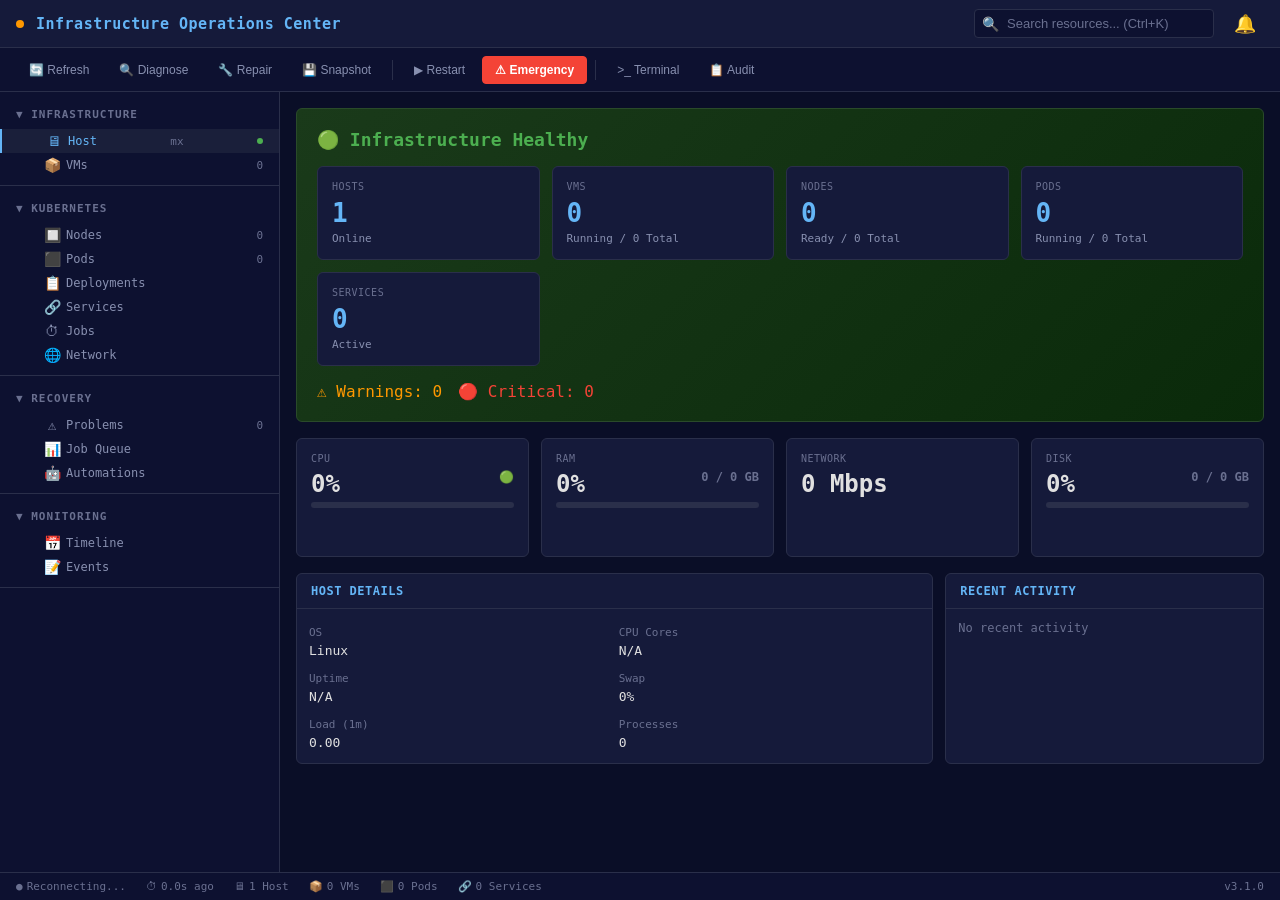
==== web/static/index.html @ a27c2b49 "adding white theme to style final update 2 increased cache ttl final" ====
<!DOCTYPE html>
<html lang="en">
<head>
    <meta charset="UTF-8">
    <meta name="viewport" content="width=device-width, initial-scale=1.0">
    <title>Infrastructure Operations Center</title>
    <style>
        :root {
            --bg-primary: #0a0e27;
            --bg-secondary: #0d1130;
            --bg-tertiary: #151a3a;
            --bg-hover: #1a1f3a;
            --border: #2a2f4a;
            --text-primary: #e0e0e0;
            --text-secondary: #8890b0;
            --text-muted: #6a7090;
            --accent: #64b5f6;
            --accent-hover: #90caf9;
            --success: #4caf50;
            --warning: #ff9800;
            --error: #f44336;
            --info: #2196f3;
            --sidebar-width: 280px;
            --drawer-width: 480px;
            --header-height: 48px;
            --statusbar-height: 28px;
            --actionbar-height: 44px;
        }
        
        * { margin: 0; padding: 0; box-sizing: border-box; }
        
        body {
            font-family: -apple-system, BlinkMacSystemFont, 'Segoe UI', Roboto, 'SF Mono', Consolas, monospace;
            background: var(--bg-primary);
            color: var(--text-primary);
            height: 100vh;
            overflow: hidden;
            display: flex;
            flex-direction: column;
        }
        
        /* ============ HEADER ============ */
        .header {
            background: var(--bg-tertiary);
            height: var(--header-height);
            padding: 0 16px;
            display: flex;
            align-items: center;
            justify-content: space-between;
            border-bottom: 1px solid var(--border);
            flex-shrink: 0;
            z-index: 100;
        }
        .header-left {
            display: flex;
            align-items: center;
            gap: 12px;
        }
        .header-left h1 {
            font-size: 15px;
            font-weight: 600;
            color: var(--accent);
            letter-spacing: 0.5px;
        }
        .status-dot {
            width: 8px;
            height: 8px;
            background: var(--success);
            border-radius: 50%;
            display: inline-block;
            animation: pulse 2s infinite;
        }
        @keyframes pulse {
            0%, 100% { opacity: 1; }
            50% { opacity: 0.5; }
        }
        .status-dot.warning { background: var(--warning); }
        .status-dot.error { background: var(--error); }
        
        .header-right {
            display: flex;
            align-items: center;
            gap: 12px;
        }
        
        /* Search */
        .search-container {
            position: relative;
        }
        .search-input {
            background: var(--bg-secondary);
            border: 1px solid var(--border);
            color: var(--text-primary);
            padding: 6px 12px 6px 32px;
            border-radius: 4px;
            font-size: 13px;
            width: 240px;
            transition: all 0.2s;
        }
        .search-input:focus {
            outline: none;
            border-color: var(--accent);
            width: 320px;
            background: var(--bg-primary);
        }
        .search-input::placeholder { color: var(--text-muted); }
        .search-icon {
            position: absolute;
            left: 8px;
            top: 50%;
            transform: translateY(-50%);
            color: var(--text-muted);
            font-size: 14px;
            pointer-events: none;
        }
        .search-results {
            position: absolute;
            top: 100%;
            left: 0;
            right: 0;
            background: var(--bg-tertiary);
            border: 1px solid var(--border);
            border-radius: 4px;
            margin-top: 4px;
            max-height: 300px;
            overflow-y: auto;
            display: none;
            z-index: 1000;
        }
        .search-results.show { display: block; }
        .search-result-item {
            padding: 8px 12px;
            cursor: pointer;
            font-size: 13px;
            border-bottom: 1px solid var(--border);
            display: flex;
            justify-content: space-between;
            align-items: center;
        }
        .search-result-item:hover { background: var(--bg-hover); }
        .search-result-item .type-badge {
            font-size: 10px;
            padding: 2px 6px;
            border-radius: 3px;
            background: var(--bg-secondary);
            color: var(--text-secondary);
            text-transform: uppercase;
        }
        
        /* Alert bell */
        .alert-bell {
            position: relative;
            background: none;
            border: none;
            color: var(--text-secondary);
            font-size: 18px;
            cursor: pointer;
            padding: 4px 8px;
            border-radius: 4px;
        }
        .alert-bell:hover { background: var(--bg-hover); color: var(--text-primary); }
        .alert-count {
            position: absolute;
            top: 0;
            right: 2px;
            background: var(--error);
            color: white;
            font-size: 10px;
            width: 16px;
            height: 16px;
            border-radius: 50%;
            display: flex;
            align-items: center;
            justify-content: center;
            font-weight: bold;
        }
        
        /* ============ ACTION BAR ============ */
        .action-bar {
            background: var(--bg-secondary);
            height: var(--actionbar-height);
            padding: 0 16px;
            display: flex;
            align-items: center;
            gap: 4px;
            border-bottom: 1px solid var(--border);
            flex-shrink: 0;
            overflow-x: auto;
        }
        .action-bar-btn {
            padding: 6px 12px;
            border: 1px solid transparent;
            background: transparent;
            color: var(--text-secondary);
            border-radius: 4px;
            cursor: pointer;
            font-size: 12px;
            transition: all 0.15s;
            white-space: nowrap;
        }
        .action-bar-btn:hover {
            background: var(--bg-hover);
            color: var(--text-primary);
            border-color: var(--border);
        }
        .action-bar-btn.emergency {
            background: var(--error);
            color: white;
            border-color: var(--error);
            font-weight: bold;
        }
        .action-bar-btn.emergency:hover {
            background: #d32f2f;
        }
        .action-bar-separator {
            width: 1px;
            height: 20px;
            background: var(--border);
            margin: 0 4px;
            flex-shrink: 0;
        }
        
        /* ============ MAIN LAYOUT ============ */
        .main-layout {
            display: flex;
            flex: 1;
            overflow: hidden;
        }
        
        /* ============ SIDEBAR ============ */
        .sidebar {
            width: var(--sidebar-width);
            background: var(--bg-secondary);
            border-right: 1px solid var(--border);
            overflow-y: auto;
            flex-shrink: 0;
            display: flex;
            flex-direction: column;
        }
        .sidebar-section {
            padding: 8px 0;
            border-bottom: 1px solid var(--border);
        }
        .sidebar-section-header {
            padding: 8px 16px;
            font-size: 11px;
            text-transform: uppercase;
            color: var(--text-muted);
            font-weight: 600;
            letter-spacing: 1px;
            display: flex;
            align-items: center;
            gap: 6px;
            cursor: pointer;
        }
        .sidebar-section-header:hover { color: var(--text-secondary); }
        .sidebar-tree {
            list-style: none;
        }
        .tree-item {
            padding: 4px 16px 4px 24px;
            font-size: 13px;
            cursor: pointer;
            color: var(--text-secondary);
            display: flex;
            align-items: center;
            gap: 6px;
            transition: background 0.1s;
        }
        .tree-item:hover { background: var(--bg-hover); color: var(--text-primary); }
        .tree-item.active { background: var(--bg-hover); color: var(--accent); border-left: 2px solid var(--accent); }
        .tree-item .tree-icon { font-size: 14px; width: 16px; text-align: center; }
        .tree-item .tree-count { margin-left: auto; font-size: 11px; color: var(--text-muted); }
        .tree-item .tree-status {
            width: 6px;
            height: 6px;
            border-radius: 50%;
            margin-left: auto;
        }
        .tree-status.ok { background: var(--success); }
        .tree-status.warn { background: var(--warning); }
        .tree-status.err { background: var(--error); }
        
        .tree-children { list-style: none; }
        .tree-children .tree-item { padding-left: 44px; font-size: 12px; }
        
        /* ============ CONTENT AREA ============ */
        .content-area {
            flex: 1;
            overflow-y: auto;
            padding: 16px;
            background: var(--bg-primary);
        }
        
        /* Cards */
        .cards-grid {
            display: grid;
            grid-template-columns: repeat(auto-fill, minmax(200px, 1fr));
            gap: 12px;
            margin-bottom: 16px;
        }
        .card {
            background: var(--bg-tertiary);
            border: 1px solid var(--border);
            border-radius: 6px;
            padding: 14px;
        }
        .card-label {
            font-size: 10px;
            text-transform: uppercase;
            color: var(--text-muted);
            margin-bottom: 6px;
            letter-spacing: 0.5px;
        }
        .card-value {
            font-size: 26px;
            font-weight: 700;
            color: var(--accent);
        }
        .card-detail {
            font-size: 11px;
            color: var(--text-secondary);
            margin-top: 4px;
        }
        
        /* Panels */
        .panel {
            background: var(--bg-tertiary);
            border: 1px solid var(--border);
            border-radius: 6px;
            margin-bottom: 12px;
            overflow: hidden;
        }
        .panel-header {
            padding: 10px 14px;
            font-size: 12px;
            font-weight: 600;
            color: var(--accent);
            text-transform: uppercase;
            letter-spacing: 0.5px;
            border-bottom: 1px solid var(--border);
            display: flex;
            align-items: center;
            justify-content: space-between;
        }
        .panel-body {
            padding: 12px;
        }
        
        /* Tables */
        .data-table {
            width: 100%;
            border-collapse: collapse;
            font-size: 12px;
        }
        .data-table th {
            text-align: left;
            padding: 8px 12px;
            color: var(--text-muted);
            font-weight: 500;
            text-transform: uppercase;
            font-size: 10px;
            letter-spacing: 0.5px;
            border-bottom: 1px solid var(--border);
        }
        .data-table td {
            padding: 8px 12px;
            border-bottom: 1px solid var(--border);
            color: var(--text-secondary);
        }
        .data-table tr:hover td { background: var(--bg-hover); cursor: pointer; }
        .data-table tr.selected td { background: rgba(100, 181, 246, 0.1); }
        
        /* Status badges */
        .badge {
            padding: 2px 8px;
            border-radius: 10px;
            font-size: 10px;
            font-weight: 500;
            text-transform: uppercase;
        }
        .badge-success { background: rgba(76, 175, 80, 0.2); color: var(--success); }
        .badge-warning { background: rgba(255, 152, 0, 0.2); color: var(--warning); }
        .badge-error { background: rgba(244, 67, 54, 0.2); color: var(--error); }
        .badge-info { background: rgba(33, 150, 243, 0.2); color: var(--info); }
        
        /* Sparklines */
        .sparkline {
            display: flex;
            align-items: flex-end;
            gap: 1px;
            height: 30px;
            margin-top: 4px;
        }
        .sparkline-bar {
            flex: 1;
            background: var(--accent);
            border-radius: 1px 1px 0 0;
            min-height: 2px;
            opacity: 0.7;
            transition: height 0.3s;
        }
        
        /* Timeline */
        .timeline-item {
            display: flex;
            gap: 12px;
            padding: 8px 0;
            border-bottom: 1px solid var(--border);
            font-size: 12px;
        }
        .timeline-time {
            color: var(--text-muted);
            font-size: 11px;
            white-space: nowrap;
            min-width: 40px;
        }
        .timeline-icon {
            width: 20px;
            height: 20px;
            border-radius: 50%;
            display: flex;
            align-items: center;
            justify-content: center;
            font-size: 10px;
            flex-shrink: 0;
        }
        .timeline-icon.success { background: rgba(76,175,80,0.2); color: var(--success); }
        .timeline-icon.warning { background: rgba(255,152,0,0.2); color: var(--warning); }
        .timeline-icon.error { background: rgba(244,67,54,0.2); color: var(--error); }
        
        /* Tabs */
        .tabs {
            display: flex;
            gap: 0;
            border-bottom: 1px solid var(--border);
            margin-bottom: 12px;
        }
        .tab {
            padding: 8px 16px;
            background: none;
            border: none;
            color: var(--text-secondary);
            font-size: 12px;
            cursor: pointer;
            border-bottom: 2px solid transparent;
            transition: all 0.2s;
        }
        .tab:hover { color: var(--text-primary); }
        .tab.active { color: var(--accent); border-bottom-color: var(--accent); }
        
        /* ============ DRAWER ============ */
        .drawer-overlay {
            position: fixed;
            top: 0;
            left: 0;
            width: 100%;
            height: 100%;
            background: rgba(0,0,0,0.6);
            z-index: 200;
            opacity: 0;
            pointer-events: none;
            transition: opacity 0.2s;
        }
        .drawer-overlay.open {
            opacity: 1;
            pointer-events: all;
        }
        .drawer {
            position: fixed;
            right: 0;
            top: 0;
            width: var(--drawer-width);
            height: 100%;
            background: var(--bg-tertiary);
            border-left: 1px solid var(--border);
            z-index: 201;
            transform: translateX(100%);
            transition: transform 0.25s cubic-bezier(0.4, 0, 0.2, 1);
            display: flex;
            flex-direction: column;
        }
        .drawer.open { transform: translateX(0); }
        .drawer-header {
            padding: 16px;
            border-bottom: 1px solid var(--border);
            display: flex;
            justify-content: space-between;
            align-items: center;
        }
        .drawer-header h3 { font-size: 14px; color: var(--accent); }
        .drawer-close {
            background: none;
            border: none;
            color: var(--text-muted);
            font-size: 20px;
            cursor: pointer;
            padding: 4px;
        }
        .drawer-close:hover { color: var(--text-primary); }
        .drawer-body {
            flex: 1;
            overflow-y: auto;
            padding: 16px;
        }
        .drawer-actions {
            padding: 12px 16px;
            border-top: 1px solid var(--border);
            display: flex;
            flex-wrap: wrap;
            gap: 6px;
        }
        
        /* Buttons */
        .btn {
            padding: 6px 14px;
            border: 1px solid var(--border);
            background: var(--bg-hover);
            color: var(--text-primary);
            border-radius: 4px;
            cursor: pointer;
            font-size: 12px;
            transition: all 0.15s;
        }
        .btn:hover { background: var(--border); }
        .btn-primary { background: var(--info); border-color: var(--info); color: white; }
        .btn-primary:hover { background: #1976d2; }
        .btn-danger { background: var(--error); border-color: var(--error); color: white; }
        .btn-danger:hover { background: #d32f2f; }
        .btn-success { background: var(--success); border-color: var(--success); color: white; }
        .btn-warning { background: var(--warning); border-color: var(--warning); color: white; }
        .btn-warning:hover { background: #e68900; }
        
        /* ============ STATUS BAR ============ */
        .status-bar {
            background: var(--bg-secondary);
            height: var(--statusbar-height);
            padding: 0 16px;
            display: flex;
            align-items: center;
            gap: 20px;
            font-size: 11px;
            color: var(--text-muted);
            border-top: 1px solid var(--border);
            flex-shrink: 0;
            overflow-x: auto;
        }
        .status-bar-item {
            display: flex;
            align-items: center;
            gap: 4px;
            white-space: nowrap;
        }
        
        /* Job queue */
        .job-item {
            padding: 10px 12px;
            border: 1px solid var(--border);
            border-radius: 4px;
            margin-bottom: 8px;
            font-size: 12px;
        }
        .job-progress {
            height: 3px;
            background: var(--border);
            border-radius: 2px;
            margin-top: 6px;
            overflow: hidden;
        }
        .job-progress-fill {
            height: 100%;
            background: var(--accent);
            transition: width 0.3s;
        }
        
        /* Alerts panel */
        .alerts-dropdown {
            position: absolute;
            top: 100%;
            right: 0;
            background: var(--bg-tertiary);
            border: 1px solid var(--border);
            border-radius: 4px;
            width: 360px;
            max-height: 400px;
            overflow-y: auto;
            display: none;
            z-index: 300;
            margin-top: 4px;
        }
        .alerts-dropdown.show { display: block; }
        .alert-item {
            padding: 10px 12px;
            border-bottom: 1px solid var(--border);
            font-size: 12px;
            cursor: pointer;
        }
        .alert-item:hover { background: var(--bg-hover); }
        
        /* Multi-select bar */
        .multiselect-bar {
            background: var(--accent);
            color: var(--bg-primary);
            padding: 8px 16px;
            display: none;
            align-items: center;
            gap: 12px;
            font-size: 12px;
            font-weight: 500;
        }
        .multiselect-bar.show { display: flex; }
        
        /* Terminal */
        .terminal {
            background: #000;
            color: #0f0;
            font-family: 'SF Mono', Consolas, monospace;
            padding: 12px;
            border-radius: 4px;
            height: 300px;
            overflow-y: auto;
            font-size: 12px;
            line-height: 1.5;
        }
        .terminal-line { white-space: pre-wrap; }
        .terminal-prompt { color: var(--accent); }

        /* Scrollbar styling */
        ::-webkit-scrollbar {
            width: 6px;
            height: 6px;
        }
        ::-webkit-scrollbar-track {
            background: var(--bg-secondary);
        }
        ::-webkit-scrollbar-thumb {
            background: var(--border);
            border-radius: 3px;
        }
        ::-webkit-scrollbar-thumb:hover {
            background: var(--text-muted);
        }
    </style>
</head>
<body>
    <!-- HEADER -->
    <div class="header">
        <div class="header-left">
            <span class="status-dot" id="status-dot"></span>
            <h1>Infrastructure Operations Center</h1>
        </div>
        <div class="header-right">
            <div class="search-container">
                <span class="search-icon">🔍</span>
                <input type="text" class="search-input" id="global-search" placeholder="Search resources... (Ctrl+K)" oninput="handleSearch(this.value)" onkeydown="if(event.key==='Escape'){this.value='';handleSearch('');this.blur();}">
                <div class="search-results" id="search-results"></div>
            </div>
            <button class="alert-bell" onclick="toggleAlerts()" title="Alerts">
                🔔
                <span class="alert-count" id="alert-count" style="display:none">0</span>
            </button>
            <div class="alerts-dropdown" id="alerts-dropdown"></div>
        </div>
    </div>
    
    <!-- ACTION BAR -->
    <div class="action-bar">
        <button class="action-bar-btn" onclick="refreshAll()" title="Refresh">🔄 Refresh</button>
        <button class="action-bar-btn" onclick="runDiagnostics()" title="Diagnose">🔍 Diagnose</button>
        <button class="action-bar-btn" onclick="runRepair()" title="Repair">🔧 Repair</button>
        <button class="action-bar-btn" onclick="createSnapshot()" title="Snapshot">💾 Snapshot</button>
        <span class="action-bar-separator"></span>
        <button class="action-bar-btn" onclick="restartSelected()" title="Restart Selected">▶ Restart</button>
        <button class="action-bar-btn emergency" onclick="emergencyMode()" title="Emergency Mode">⚠ Emergency</button>
        <span class="action-bar-separator"></span>
        <button class="action-bar-btn" onclick="toggleTerminal()" title="Terminal">>_ Terminal</button>
        <button class="action-bar-btn" onclick="showAuditLog()" title="Audit Log">📋 Audit</button>
    </div>
    
    <!-- MULTI-SELECT BAR -->
    <div class="multiselect-bar" id="multiselect-bar">
        <span id="selected-count">0 selected</span>
        <button class="btn btn-primary" onclick="bulkRestart()">Restart All</button>
        <button class="btn btn-danger" onclick="bulkDelete()">Delete All</button>
        <button class="btn" onclick="clearSelection()">Clear</button>
    </div>
    
    <!-- MAIN THREE-PANE LAYOUT -->
    <div class="main-layout">
        <!-- LEFT SIDEBAR - Resource Tree -->
        <div class="sidebar" id="sidebar">
            <div class="sidebar-section">
                <div class="sidebar-section-header" onclick="toggleTreeSection('infra-tree')">▼ Infrastructure</div>
                <ul class="tree-children" id="infra-tree">
                    <li class="tree-item active" onclick="selectResource('host')">
                        <span class="tree-icon">🖥</span> Host <span class="tree-count" id="host-name">mx</span>
                        <span class="tree-status ok"></span>
                    </li>
                    <li class="tree-item" onclick="selectResource('vms')">
                        <span class="tree-icon">📦</span> VMs <span class="tree-count" id="vm-count-sidebar">0</span>
                    </li>
                </ul>
            </div>
            <div class="sidebar-section">
                <div class="sidebar-section-header" onclick="toggleTreeSection('k8s-tree')">▼ Kubernetes</div>
                <ul class="tree-children" id="k8s-tree">
                    <li class="tree-item" onclick="selectResource('k8s-nodes')">
                        <span class="tree-icon">🔲</span> Nodes <span class="tree-count" id="node-count-sidebar">0</span>
                    </li>
                    <li class="tree-item" onclick="selectResource('k8s-pods')">
                        <span class="tree-icon">⬛</span> Pods <span class="tree-count" id="pod-count-sidebar">0</span>
                    </li>
                    <li class="tree-item" onclick="selectResource('k8s-deployments')">
                        <span class="tree-icon">📋</span> Deployments
                    </li>
                    <li class="tree-item" onclick="selectResource('k8s-services')">
                        <span class="tree-icon">🔗</span> Services
                    </li>
                    <li class="tree-item" onclick="selectResource('k8s-jobs')">
                        <span class="tree-icon">⏱</span> Jobs
                    </li>
                    <li class="tree-item" onclick="selectResource('network')">
                        <span class="tree-icon">🌐</span> Network
                        <span class="tree-status" id="network-status"></span>
                    </li>
                </ul>
            </div>
            <div class="sidebar-section">
                <div class="sidebar-section-header" onclick="toggleTreeSection('recovery-tree')">▼ Recovery</div>
                <ul class="tree-children" id="recovery-tree">
                    <li class="tree-item" onclick="selectResource('problems')">
                        <span class="tree-icon">⚠</span> Problems <span class="tree-count" id="problem-count-sidebar">0</span>
                    </li>
                    <li class="tree-item" onclick="selectResource('jobs')">
                        <span class="tree-icon">📊</span> Job Queue
                    </li>
                    <li class="tree-item" onclick="selectResource('automation')">
                        <span class="tree-icon">🤖</span> Automations
                    </li>
                </ul>
            </div>
            <div class="sidebar-section">
                <div class="sidebar-section-header" onclick="toggleTreeSection('monitor-tree')">▼ Monitoring</div>
                <ul class="tree-children" id="monitor-tree">
                    <li class="tree-item" onclick="selectResource('timeline')">
                        <span class="tree-icon">📅</span> Timeline
                    </li>
                    <li class="tree-item" onclick="selectResource('events')">
                        <span class="tree-icon">📝</span> Events
                    </li>
                </ul>
            </div>
        </div>
        
        <!-- CENTER CONTENT -->
        <div class="content-area" id="content-area">
            <!-- Dynamic content loaded here -->
        </div>
    </div>
    
    <!-- ACTION DRAWER -->
    <div class="drawer-overlay" id="drawer-overlay" onclick="closeDrawer()"></div>
    <div class="drawer" id="drawer">
        <div class="drawer-header">
            <h3 id="drawer-title">Resource Details</h3>
            <button class="drawer-close" onclick="closeDrawer()">×</button>
        </div>
        <div class="drawer-body" id="drawer-body"></div>
        <div class="drawer-actions" id="drawer-actions"></div>
    </div>
    
        <!-- TERMINAL - OLD (hidden by default, kept for compatibility) -->
        <div class="terminal" id="terminal" style="display:none;">
            <div id="terminal-output-old">
                <div class="terminal-line"><span class="terminal-prompt">$ </span>Ready</div>
            </div>
        </div>
        
        <!-- TERMINAL - NEW & IMPROVED -->
        <div class="terminal-container" id="terminal-container" style="display:none; margin: 12px 16px;">
            <div style="display:flex;justify-content:space-between;align-items:center;margin-bottom:8px;padding-bottom:4px;border-bottom:1px solid var(--border);">
                <span style="color:#6a7090;font-size:11px;">>_ Terminal</span>
                <button onclick="clearTerminal()" style="background:none;border:none;color:#6a7090;cursor:pointer;font-size:11px;">Clear</button>
            </div>
            <div id="terminal-output">
                <div class="terminal-output info">Welcome to Infrastructure Operations Center Terminal</div>
                <div class="terminal-output" style="color:#6a7090;">Type commands and press Enter</div>
                <div class="terminal-output" style="color:#6a7090;">Examples: ping 8.8.8.8, kubectl get pods, virsh list</div>
                <div class="terminal-output" style="color:#6a7090;margin-top:4px;">─────────────────────────────────────────────</div>
            </div>
            <div class="terminal-input-line" style="margin-top:8px;">
                <span class="terminal-prompt">$</span>
                <input type="text" class="terminal-input" id="terminal-input" placeholder="Enter command..." autofocus>
            </div>
        </div>
        
        <!-- STATUS BAR -->
        <div class="status-bar">
        <span class="status-bar-item">● <span id="sb-connection">Connected</span></span>
        <span class="status-bar-item">⏱ <span id="sb-last-update">0.0s ago</span></span>
        <span class="status-bar-item">🖥 <span id="sb-hosts">1 Host</span></span>
        <span class="status-bar-item">📦 <span id="sb-vms">0 VMs</span></span>
        <span class="status-bar-item">⬛ <span id="sb-pods">0 Pods</span></span>
        <span class="status-bar-item">🔗 <span id="sb-services">0 Services</span></span>
        <span style="margin-left:auto;">v3.1.0</span>
    </div>

    <script>
        // ============================================================
        // STATE
        // ============================================================
        const state = {
            ws: null,
            connected: false,
            selectedResource: 'host',
            selectedItems: new Set(),
            currentView: 'overview',
            metrics: {},
            vms: [],
            kubernetes: null,
            events: [],
            alerts: [],
            jobs: [],
            lastUpdate: Date.now(),
            vmDetails: {}
        };
        
        const wsUrl = `ws://${window.location.hostname}:9877`;
        
        // ============================================================
        // WEBSOCKET
        // ============================================================
        function connectWebSocket() {
            state.ws = new WebSocket(wsUrl);
            
            state.ws.onopen = () => {
                console.log('WebSocket connected');
                state.connected = true;
                document.getElementById('status-dot').className = 'status-dot';
                document.getElementById('sb-connection').textContent = 'Connected';
                refreshAll();
            };
            
            state.ws.onmessage = (event) => {
                try {
                    const data = JSON.parse(event.data);
                    handleMessage(data);
                } catch(e) {
                    console.error('Parse error:', e);
                }
            };
            
            state.ws.onclose = () => {
                console.log('WebSocket disconnected');
                state.connected = false;
                document.getElementById('status-dot').className = 'status-dot warning';
                document.getElementById('sb-connection').textContent = 'Reconnecting...';
                setTimeout(connectWebSocket, 2000);
            };
            
            state.ws.onerror = (err) => {
                console.error('WebSocket error:', err);
                state.connected = false;
            };
        }

        // ============================================================
        // UTILITIES
        // ============================================================
        function escapeHtml(str) {
            if (!str) return '';
            const div = document.createElement('div');
            div.textContent = str;
            return div.innerHTML;
        }
                
        function sendCommand(command, params = {}) {
            if (state.ws && state.ws.readyState === WebSocket.OPEN) {
                state.ws.send(JSON.stringify({ command, params, request_id: Date.now().toString(36) }));
            }
        }
        
       function handleMessage(data) {
        state.lastUpdate = Date.now();
        
        switch(data.type) {
            case 'connected':
                console.log('Server connected:', data.data);
                break;
                
            case 'metrics_update':
                state.metrics = data.data;
                updateMetricsDisplay(data.data);
                updateStatusBar();
                break;
                
            case 'events_update':
                state.events = data.data;
                if (state.currentView === 'events') renderEvents();
                break;
                
            case 'get_metrics_response':
                state.metrics = data.data;
                updateMetricsDisplay(data.data);
                break;
                
            case 'get_vms_response':
                state.vms = data.data;
                if (state.currentView === 'vms') renderVMList();
                updateSidebarCounts();
                updateStatusBar();
                break;
                
            case 'get_kubernetes_response':
                state.kubernetes = data.data;
                if (state.currentView.startsWith('k8s')) renderK8sView(state.currentView);
                updateSidebarCounts();
                updateStatusBar();
                break;
                
            case 'get_events_response':
                state.events = data.data;
                if (state.currentView === 'events') renderEvents();
                break;
                
            case 'get_timeline_response':
                if (state.currentView === 'timeline') renderTimeline(data.data);
                break;
                
            case 'get_alerts_response':
                state.alerts = data.data;
                updateAlertBell();
                break;
                
            case 'get_problems_response':
                if (state.currentView === 'problems') renderProblems(data.data);
                break;
                
            case 'get_vm_details_response':
                if (state._pendingDrawer && state._pendingDrawer.type === 'vm') {
                    renderVMDrawerDetails(data.data);
                    state._pendingDrawer = null;
                }
                break;
                
            case 'run_diagnostics_response':
                showNotification('Diagnostics', data.data.success ? 'Completed successfully' : 'Issues found', data.data.success ? 'success' : 'warning');
                // Display in network view if visible
                if (state.currentView === 'network') {
                    const output = document.getElementById('network-output');
                    if (output) {
                        const lines = (data.data.output || '').split('\n');
                        output.innerHTML = lines.map(line => {
                            let color = '#8890b0';
                            if (line.includes('✅') || line.includes('PASS')) color = '#4caf50';
                            else if (line.includes('❌') || line.includes('FAIL')) color = '#f44336';
                            else if (line.includes('⚠') || line.includes('WARN')) color = '#ff9800';
                            else if (line.includes('LAYER')) color = '#64b5f6';
                            return `<div style="color:${color};${line.includes('LAYER') ? 'font-weight:bold;margin-top:4px;' : ''}">${escapeHtml(line)}</div>`;
                        }).join('');
                        updateNetworkLayers(lines);
                    }
                }
                break;
                
            case 'run_repair_response':
                showNotification('Repair', data.data.success ? 'Repair completed' : 'Repair failed', data.data.success ? 'success' : 'error');
                // Display in network view if visible
                if (state.currentView === 'network') {
                    const output = document.getElementById('network-output');
                    if (output) {
                        const lines = (data.data.output || '').split('\n');
                        output.innerHTML = lines.map(line => {
                            let color = '#8890b0';
                            if (line.includes('✅') || line.includes('PASS')) color = '#4caf50';
                            else if (line.includes('❌') || line.includes('FAIL')) color = '#f44336';
                            else if (line.includes('⚠') || line.includes('WARN')) color = '#ff9800';
                            else if (line.includes('REPAIR')) color = '#64b5f6';
                            return `<div style="color:${color};${line.includes('REPAIR') ? 'font-weight:bold;margin-top:4px;' : ''}">${escapeHtml(line)}</div>`;
                        }).join('');
                    }
                }
                break;
                
            case 'execute_action_response':
                if (data.data) {
                    showNotification('Action', `Job ${data.data.id} started: ${data.data.type} on ${data.data.target}`, 'info');
                    refreshAll();
                }
                break;
                
            case 'search_response':
                renderSearchResults(data.data);
                break;
                
            case 'get_job_status_response':
                // handled elsewhere
                break;
        }
    }
        function renderNetworkView() {
        document.getElementById('content-area').innerHTML = `
            <div class="panel">
                <div class="panel-header">
                    🌐 Network Diagnostics
                    <div>
                        <button class="btn btn-primary" onclick="runNetworkDiagnose()" style="font-size:11px;padding:4px 12px;">🔍 Diagnose</button>
                        <button class="btn btn-success" onclick="runNetworkRepair()" style="font-size:11px;padding:4px 12px;">🔧 Repair</button>
                        <button class="btn" onclick="runNetworkStatus()" style="font-size:11px;padding:4px 12px;">📊 Status</button>
                    </div>
                </div>
                <div class="panel-body" id="network-output" style="max-height:600px;overflow-y:auto;font-family:'SF Mono',Consolas,monospace;font-size:13px;line-height:1.6;background:#0a0e27;border-radius:4px;padding:12px;">
                    <div style="color:#6a7090;text-align:center;padding:40px;">
                        <div style="font-size:48px;margin-bottom:16px;">🌐</div>
                        <div>Click <strong>Diagnose</strong> to run network diagnostics</div>
                        <div style="font-size:12px;color:#4a4a6a;margin-top:8px;">Shows all 11 layers: Physical → Link → IP → Routing → Gateway → Internet → DNS → HTTPS → NetworkManager → Virtualization → Kubernetes</div>
                    </div>
                </div>
            </div>
            
            <!-- Layer Status Indicators -->
            <div class="panel" style="margin-top:12px;">
                <div class="panel-header">Layer Status</div>
                <div class="panel-body">
                    <div style="display:flex;flex-wrap:wrap;gap:6px;" id="layer-indicators">
                        ${['Physical','Link','IP','Routing','Gateway','Internet','DNS','HTTPS','NetworkManager','Virtualization','Kubernetes'].map((layer, i) => `
                            <span class="layer-indicator" id="layer-${i}" style="padding:4px 12px;border-radius:12px;font-size:11px;background:rgba(255,255,255,0.05);color:#666;border:1px solid transparent;transition:all 0.3s;">
                                ${layer}
                            </span>
                        `).join('')}
                    </div>
                </div>
            </div>
        `;
    }
        
        // ============================================================
        // SIDEBAR TREE
        // ============================================================
        function toggleTreeSection(id) {
            const el = document.getElementById(id);
            if (el) el.style.display = el.style.display === 'none' ? 'block' : 'none';
        }
        
        function selectResource(type) {
        state.selectedResource = type;
        state.currentView = type;
        
        // Update active state
        document.querySelectorAll('.tree-item').forEach(el => el.classList.remove('active'));
        const activeItem = document.querySelector(`.tree-item[onclick*="selectResource('${type}')"]`);
        if (activeItem) activeItem.classList.add('active');
        
        // Load content
        switch(type) {
            case 'host': 
                renderHostView(); 
                break;
            case 'vms': 
                renderVMList(); 
                break;
            case 'network': 
                renderNetworkView(); 
                break;
            case 'k8s-nodes': 
                renderK8sView('k8s-nodes'); 
                break;
            case 'k8s-pods': 
                renderK8sView('k8s-pods'); 
                break;
            case 'k8s-deployments': 
                renderK8sView('k8s-deployments'); 
                break;
            case 'k8s-services': 
                renderK8sView('k8s-services'); 
                break;
            case 'k8s-jobs': 
                renderK8sView('k8s-jobs'); 
                break;
            case 'problems': 
                renderProblems(); 
                break;
            case 'jobs': 
                renderJobQueue(); 
                break;
            case 'automation': 
                renderAutomations(); 
                break;
            case 'timeline': 
                renderTimeline(); 
                break;
            case 'events': 
                renderEvents(); 
                break;
            default: 
                renderOverview(); 
                break;
        }
    }
            
    // ============================================================
    // VIEW RENDERERS
    // ============================================================
    function renderOverview() {
        const m = state.metrics;
        const vms = state.vms || [];
        const k8s = state.kubernetes || { nodes: [], pods: [] };
        const runningVMs = vms.filter(v => v.state === 'running').length;
        const readyNodes = k8s.nodes.filter(n => n.status === 'Ready').length;
        const runningPods = k8s.pods.filter(p => p.status === 'Running').length;
        
        document.getElementById('content-area').innerHTML = `
            <!-- Health Status -->
            <div style="background: linear-gradient(135deg, #1a3a1a, #0a2a0a); border: 1px solid #2a4a2a; padding: 20px; border-radius: 6px; margin-bottom: 16px;">
                <h2 style="color: #4caf50; font-size: 18px; margin-bottom: 16px;">🟢 Infrastructure Healthy</h2>
                <div class="cards-grid">
                    <div class="card">
                        <div class="card-label">Hosts</div>
                        <div class="card-value">1</div>
                        <div class="card-detail">Online</div>
                    </div>
                    <div class="card">
                        <div class="card-label">VMs</div>
                        <div class="card-value">${runningVMs}</div>
                        <div class="card-detail">Running / ${vms.length} Total</div>
                    </div>
                    <div class="card">
                        <div class="card-label">Nodes</div>
                        <div class="card-value">${readyNodes}</div>
                        <div class="card-detail">Ready / ${k8s.nodes.length} Total</div>
                    </div>
                    <div class="card">
                        <div class="card-label">Pods</div>
                        <div class="card-value">${runningPods}</div>
                        <div class="card-detail">Running / ${k8s.pods.length} Total</div>
                    </div>
                    <div class="card">
                        <div class="card-label">Services</div>
                        <div class="card-value">${(k8s.services || []).length}</div>
                        <div class="card-detail">Active</div>
                    </div>
                </div>
                <div style="margin-top: 12px; display: flex; gap: 16px;">
                    <span style="color: #ff9800;">⚠ Warnings: ${state.alerts.filter(a => a.severity === 'warning' && !a.acknowledged).length}</span>
                    <span style="color: #f44336;">🔴 Critical: ${state.alerts.filter(a => a.severity === 'critical' && !a.acknowledged).length}</span>
                </div>
            </div>
            
            <!-- Metrics with Visual Bars -->
            <div class="cards-grid">
                <div class="card">
                    <div class="card-label">CPU</div>
                    <div style="font-size: 24px; font-weight: bold;" id="cpu-value">
                        <div style="display:flex;flex-direction:column;gap:4px;">
                            <div style="display:flex;justify-content:space-between;">
                                <span>${m?.cpu || 0}%</span>
                                <span style="font-size:12px;color:#6a7090;">${(m?.cpu || 0) > 80 ? '🔴' : (m?.cpu || 0) > 60 ? '🟡' : '🟢'}</span>
                            </div>
                            <div style="height:6px;background:var(--border);border-radius:3px;overflow:hidden;">
                                <div style="height:100%;width:${m?.cpu || 0}%;background:${(m?.cpu || 0) > 80 ? '#f44336' : (m?.cpu || 0) > 60 ? '#ff9800' : '#4caf50'};border-radius:3px;transition:width 0.3s;"></div>
                            </div>
                        </div>
                    </div>
                    <div class="sparkline" id="cpu-sparkline"></div>
                </div>
                <div class="card">
                    <div class="card-label">RAM</div>
                    <div style="font-size: 24px; font-weight: bold;" id="ram-value">
                        <div style="display:flex;flex-direction:column;gap:4px;">
                            <div style="display:flex;justify-content:space-between;">
                                <span>${m?.ram || 0}%</span>
                                <span style="font-size:12px;color:#6a7090;">${m?.ram_used_gb || 0} / ${m?.ram_total_gb || 0} GB</span>
                            </div>
                            <div style="height:6px;background:var(--border);border-radius:3px;overflow:hidden;">
                                <div style="height:100%;width:${m?.ram || 0}%;background:${(m?.ram || 0) > 80 ? '#f44336' : (m?.ram || 0) > 60 ? '#ff9800' : '#4caf50'};border-radius:3px;transition:width 0.3s;"></div>
                            </div>
                        </div>
                    </div>
                    <div class="sparkline" id="ram-sparkline"></div>
                </div>
                <div class="card">
                    <div class="card-label">Network</div>
                    <div style="font-size: 24px; font-weight: bold;">${m?.network_rx_mbps || 0} Mbps</div>
                    <div class="sparkline" id="net-sparkline"></div>
                </div>
                <div class="card">
                    <div class="card-label">Disk</div>
                    <div style="font-size: 24px; font-weight: bold;">
                        <div style="display:flex;flex-direction:column;gap:4px;">
                            <div style="display:flex;justify-content:space-between;">
                                <span>${m?.disk || 0}%</span>
                                <span style="font-size:12px;color:#6a7090;">${m?.disk_used_gb || 0} / ${m?.disk_total_gb || 0} GB</span>
                            </div>
                            <div style="height:6px;background:var(--border);border-radius:3px;overflow:hidden;">
                                <div style="height:100%;width:${m?.disk || 0}%;background:${(m?.disk || 0) > 80 ? '#f44336' : (m?.disk || 0) > 60 ? '#ff9800' : '#4caf50'};border-radius:3px;transition:width 0.3s;"></div>
                            </div>
                        </div>
                    </div>
                    <div class="sparkline" id="disk-sparkline"></div>
                </div>
            </div>
            
            <!-- Lower half - More detail -->
            <div style="display: grid; grid-template-columns: 2fr 1fr; gap: 12px; margin-top: 12px;">
                <!-- Left: Host Details -->
                <div class="panel">
                    <div class="panel-header">Host Details</div>
                    <div class="panel-body">
                        <div style="display:grid;grid-template-columns:1fr 1fr;gap:8px;">
                            <div><span style="color:#6a7090;font-size:11px;">OS</span><br><span style="font-size:13px;">${m?.os || 'Linux'}</span></div>
                            <div><span style="color:#6a7090;font-size:11px;">CPU Cores</span><br><span style="font-size:13px;">${m?.cpu_count || 'N/A'}</span></div>
                            <div><span style="color:#6a7090;font-size:11px;">Uptime</span><br><span style="font-size:13px;">${m?.uptime || 'N/A'}</span></div>
                            <div><span style="color:#6a7090;font-size:11px;">Swap</span><br><span style="font-size:13px;">${m?.swap || 0}%</span></div>
                            <div><span style="color:#6a7090;font-size:11px;">Load (1m)</span><br><span style="font-size:13px;">${m?.load_avg_1m ? m.load_avg_1m.toFixed(2) : '0.00'}</span></div>
                            <div><span style="color:#6a7090;font-size:11px;">Processes</span><br><span style="font-size:13px;">${m?.processes || 0}</span></div>
                        </div>
                    </div>
                </div>
                
                <!-- Right: Recent Activity -->
                <div class="panel">
                    <div class="panel-header">Recent Activity</div>
                    <div class="panel-body" style="max-height:200px;overflow-y:auto;">
                        ${(state.events || []).slice(0, 5).map(e => `
                            <div style="display:flex;justify-content:space-between;padding:4px 0;border-bottom:1px solid var(--border);font-size:12px;">
                                <span style="color:${e.severity === 'error' ? '#f44336' : e.severity === 'warning' ? '#ff9800' : '#4caf50'};">${e.message}</span>
                                <span style="color:#6a7090;font-size:10px;">${new Date(e.timestamp).toLocaleTimeString()}</span>
                            </div>
                        `).join('') || '<div style="color:#6a7090;font-size:12px;">No recent activity</div>'}
                    </div>
                </div>
            </div>
        `;
        
        // Request sparkline data
        sendCommand('get_metrics_history', { period: '1h' });
    }
       function renderHostView() {
        const m = state.metrics;
        document.getElementById('content-area').innerHTML = `
            <div class="panel">
                <div class="panel-header">🖥️ Host Details</div>
                <div class="panel-body">
                    <div class="cards-grid">
                        <div class="card" style="grid-column: span 2;">
                            <div class="card-label">Hostname</div>
                            <div class="card-value" style="font-size:22px;color:var(--accent);">${m?.name || window.location.hostname}</div>
                            <div class="card-detail">${m?.os || 'Linux'} • ${m?.cpu_count || 'N/A'} Cores</div>
                        </div>
                        <div class="card">
                            <div class="card-label">CPU</div>
                            <div style="display:flex;flex-direction:column;gap:6px;">
                                <div style="display:flex;justify-content:space-between;align-items:center;">
                                    <span style="font-size:24px;font-weight:700;color:${(m?.cpu || 0) > 80 ? '#f44336' : (m?.cpu || 0) > 60 ? '#ff9800' : '#4caf50'};">${m?.cpu || 0}%</span>
                                    <span style="font-size:12px;color:#6a7090;">${(m?.cpu || 0) > 80 ? '🔴 High' : (m?.cpu || 0) > 60 ? '🟡 Elevated' : '🟢 Normal'}</span>
                                </div>
                                <div style="height:8px;background:var(--border);border-radius:4px;overflow:hidden;">
                                    <div style="height:100%;width:${m?.cpu || 0}%;background:${(m?.cpu || 0) > 80 ? '#f44336' : (m?.cpu || 0) > 60 ? '#ff9800' : '#4caf50'};border-radius:4px;transition:width 0.5s ease;"></div>
                                </div>
                                <div style="display:flex;justify-content:space-between;font-size:10px;color:#6a7090;">
                                    <span>Load: ${m?.load_avg_1m ? m.load_avg_1m.toFixed(2) : '0.00'}</span>
                                    <span>${m?.load_avg_5m ? m.load_avg_5m.toFixed(2) : '0.00'}</span>
                                    <span>${m?.load_avg_15m ? m.load_avg_15m.toFixed(2) : '0.00'}</span>
                                </div>
                            </div>
                        </div>
                        <div class="card">
                            <div class="card-label">RAM</div>
                            <div style="display:flex;flex-direction:column;gap:6px;">
                                <div style="display:flex;justify-content:space-between;align-items:center;">
                                    <span style="font-size:24px;font-weight:700;color:${(m?.ram || 0) > 80 ? '#f44336' : (m?.ram || 0) > 60 ? '#ff9800' : '#4caf50'};">${m?.ram || 0}%</span>
                                    <span style="font-size:12px;color:#6a7090;">${m?.ram_used_gb || 0} / ${m?.ram_total_gb || 0} GB</span>
                                </div>
                                <div style="height:8px;background:var(--border);border-radius:4px;overflow:hidden;">
                                    <div style="height:100%;width:${m?.ram || 0}%;background:${(m?.ram || 0) > 80 ? '#f44336' : (m?.ram || 0) > 60 ? '#ff9800' : '#4caf50'};border-radius:4px;transition:width 0.5s ease;"></div>
                                </div>
                            </div>
                        </div>
                        <div class="card">
                            <div class="card-label">Disk</div>
                            <div style="display:flex;flex-direction:column;gap:6px;">
                                <div style="display:flex;justify-content:space-between;align-items:center;">
                                    <span style="font-size:24px;font-weight:700;color:${(m?.disk || 0) > 80 ? '#f44336' : (m?.disk || 0) > 60 ? '#ff9800' : '#4caf50'};">${m?.disk || 0}%</span>
                                    <span style="font-size:12px;color:#6a7090;">${m?.disk_used_gb || 0} / ${m?.disk_total_gb || 0} GB</span>
                                </div>
                                <div style="height:8px;background:var(--border);border-radius:4px;overflow:hidden;">
                                    <div style="height:100%;width:${m?.disk || 0}%;background:${(m?.disk || 0) > 80 ? '#f44336' : (m?.disk || 0) > 60 ? '#ff9800' : '#4caf50'};border-radius:4px;transition:width 0.5s ease;"></div>
                                </div>
                            </div>
                        </div>
                        <div class="card">
                            <div class="card-label">Network</div>
                            <div style="font-size:24px;font-weight:700;color:var(--accent);">${m?.network_speed_mbps || 0} <span style="font-size:14px;color:#6a7090;font-weight:400;">Mbps</span></div>
                            <div class="card-detail">${m?.network_rx_mbps || 0} RX / ${m?.network_tx_mbps || 0} TX</div>
                        </div>
                        <div class="card">
                            <div class="card-label">Processes</div>
                            <div style="font-size:24px;font-weight:700;color:var(--accent);">${m?.processes || 0}</div>
                            <div class="card-detail">Running</div>
                        </div>
                        <div class="card">
                            <div class="card-label">Uptime</div>
                            <div style="font-size:20px;font-weight:700;color:var(--success);">${m?.uptime || 'N/A'}</div>
                            <div class="card-detail">Since ${new Date(Date.now() - ((m?.uptime_seconds || 0) * 1000)).toLocaleDateString()}</div>
                        </div>
                        <div class="card">
                            <div class="card-label">Swap</div>
                            <div style="display:flex;flex-direction:column;gap:6px;">
                                <div style="display:flex;justify-content:space-between;align-items:center;">
                                    <span style="font-size:24px;font-weight:700;color:${(m?.swap || 0) > 50 ? '#ff9800' : '#4caf50'};">${m?.swap || 0}%</span>
                                </div>
                                <div style="height:8px;background:var(--border);border-radius:4px;overflow:hidden;">
                                    <div style="height:100%;width:${m?.swap || 0}%;background:${(m?.swap || 0) > 50 ? '#ff9800' : '#4caf50'};border-radius:4px;transition:width 0.5s ease;"></div>
                                </div>
                            </div>
                        </div>
                    </div>
                </div>
            </div>
        `;
    }
        
    function renderVMList() {
        const vms = state.vms || [];
        const k8s = state.kubernetes || {};
        const pods = k8s.pods || [];
        
        document.getElementById('content-area').innerHTML = `
            <div class="panel">
                <div class="panel-header">Virtual Machines <span style="color:#6a7090;font-weight:normal;">(${vms.length} total)</span></div>
                <div class="panel-body" style="padding:0;">
                    <table class="data-table">
                        <thead>
                            <tr>
                                <th style="width:30px;"><input type="checkbox" onclick="toggleSelectAll(this, 'vm')"></th>
                                <th>Name</th>
                                <th>State</th>
                                <th>IP</th>
                                <th>CPU</th>
                                <th>RAM</th>
                                <th>RAM %</th>
                                <th>Disk</th>
                                <th>Disk %</th>
                                <th>Swap</th>
                                <th>Pods</th>
                                <th>Actions</th>
                            </tr>
                        </thead>
                        <tbody>
                            ${vms.map(vm => {
                                const podCount = pods.filter(p => p.node === vm.name).length;
                                const isPaused = vm.state === 'paused';
                                const isRunning = vm.state === 'running';
                                const ramPercent = vm.ram_percent || 0;
                                const diskPercent = vm.disk_percent || 0;
                                return `
                                <tr class="${state.selectedItems.has('vm:'+vm.name) ? 'selected' : ''}" onclick="openDrawer('vm', '${vm.name}')">
                                    <td onclick="event.stopPropagation()"><input type="checkbox" ${state.selectedItems.has('vm:'+vm.name) ? 'checked' : ''} onclick="toggleSelectItem('vm:${vm.name}')"></td>
                                    <td style="color:#64b5f6;">${vm.name}</td>
                                    <td><span class="badge ${isRunning ? 'badge-success' : isPaused ? 'badge-warning' : 'badge-error'}">${vm.state}</span></td>
                                    <td>${vm.ip || 'unknown'}</td>
                                    <td>${vm.cpu || 'N/A'}</td>
                                    <td>${vm.ram || 'N/A'}</td>
                                    <td>
                                        <div style="display:flex;align-items:center;gap:4px;">
                                            <div style="flex:1;height:6px;background:#e2e8f0;border-radius:3px;overflow:hidden;min-width:40px;">
                                                <div style="height:100%;width:${ramPercent}%;background:${ramPercent > 80 ? '#dc2626' : ramPercent > 60 ? '#f59e0b' : '#16a34a'};border-radius:3px;"></div>
                                            </div>
                                            <span style="font-size:10px;color:#6a7090;min-width:30px;">${ramPercent}%</span>
                                        </div>
                                    </td>
                                    <td>${vm.disk || 'N/A'}</td>
                                    <td>
                                        <div style="display:flex;align-items:center;gap:4px;">
                                            <div style="flex:1;height:6px;background:#e2e8f0;border-radius:3px;overflow:hidden;min-width:40px;">
                                                <div style="height:100%;width:${diskPercent}%;background:${diskPercent > 80 ? '#dc2626' : diskPercent > 60 ? '#f59e0b' : '#16a34a'};border-radius:3px;"></div>
                                            </div>
                                            <span style="font-size:10px;color:#6a7090;min-width:30px;">${diskPercent}%</span>
                                        </div>
                                    </td>
                                    <td>${vm.swap || 'N/A'}</td>
                                    <td>${podCount}</td>
                                    <td onclick="event.stopPropagation()">
                                        <button class="btn" onclick="executeAction('vm', '${vm.name}', 'restart')" style="font-size:10px;padding:2px 6px;" title="Restart">▶</button>
                                        <button class="btn btn-danger" onclick="executeAction('vm', '${vm.name}', 'shutdown')" style="font-size:10px;padding:2px 6px;" title="Shutdown">⏹</button>
                                        <button class="btn" onclick="executeAction('vm', '${vm.name}', 'snapshot')" style="font-size:10px;padding:2px 6px;" title="Snapshot">💾</button>
                                        ${isRunning ? `<button class="btn btn-warning" onclick="executeAction('vm', '${vm.name}', 'pause')" style="font-size:10px;padding:2px 6px;" title="Pause">⏸</button>` : ''}
                                        ${isPaused ? `<button class="btn btn-success" onclick="executeAction('vm', '${vm.name}', 'resume')" style="font-size:10px;padding:2px 6px;" title="Resume">▶️</button>` : ''}
                                    </td>
                                </tr>
                            `}).join('')}
                        </tbody>
                    </table>
                </div>
            </div>
        `;
    }
       
        
        function renderK8sView(type) {
            const k8s = state.kubernetes || {};
            let data = [];
            let title = '';
            let extraColumns = '';
            let rowActions = (item) => '';
            
            switch(type) {
                case 'k8s-nodes':
                    data = k8s.nodes || [];
                    title = 'Nodes';
                    extraColumns = `<th>Version</th><th>CPU</th><th>Memory</th>`;
                    rowActions = (item) => `
                        <button class="btn" onclick="executeAction('node', '${item.name}', 'cordon')" style="font-size:10px;padding:2px 6px;" title="Cordon">⛔</button>
                        <button class="btn" onclick="executeAction('node', '${item.name}', 'uncordon')" style="font-size:10px;padding:2px 6px;" title="Uncordon">✅</button>
                        <button class="btn btn-danger" onclick="executeAction('node', '${item.name}', 'drain')" style="font-size:10px;padding:2px 6px;" title="Drain">💧</button>
                    `;
                    break;
                case 'k8s-pods':
                    data = k8s.pods || [];
                    title = 'Pods';
                    extraColumns = `<th>Node</th><th>Restarts</th>`;
                    rowActions = (item) => `
                        <button class="btn" onclick="executeAction('pod', '${item.name}', 'restart')" style="font-size:10px;padding:2px 6px;" title="Restart">▶</button>
                        <button class="btn btn-danger" onclick="executeAction('pod', '${item.name}', 'delete')" style="font-size:10px;padding:2px 6px;" title="Delete">🗑</button>
                        <button class="btn" onclick="showPodLogs('${item.namespace}', '${item.name}')" style="font-size:10px;padding:2px 6px;" title="Logs">📋</button>
                    `;
                    break;
                case 'k8s-deployments':
                    data = k8s.deployments || [];
                    title = 'Deployments';
                    extraColumns = ``;
                    rowActions = (item) => `
                        <button class="btn btn-primary" onclick="scaleDeployment('${item.name}')" style="font-size:10px;padding:2px 6px;" title="Scale">📈</button>
                        <button class="btn btn-danger" onclick="executeAction('deployment', '${item.name}', 'delete')" style="font-size:10px;padding:2px 6px;" title="Delete">🗑</button>
                    `;
                    break;
                case 'k8s-services':
                    data = k8s.services || [];
                    title = 'Services';
                    extraColumns = ``;
                    rowActions = (item) => `
                        <button class="btn" onclick="showNotification('Service', 'Details for ${item.name}', 'info')" style="font-size:10px;padding:2px 6px;" title="Details">ℹ</button>
                    `;
                    break;
                case 'k8s-jobs':
                    data = (k8s.jobs || []).concat(k8s.cronjobs || []);
                    title = 'Jobs';
                    extraColumns = ``;
                    rowActions = (item) => `
                        <button class="btn" onclick="showNotification('Job', 'Logs for ${item.name}', 'info')" style="font-size:10px;padding:2px 6px;" title="Logs">📋</button>
                    `;
                    break;
                default:
                    data = [];
                    title = 'Unknown';
            }
            
            document.getElementById('content-area').innerHTML = `
                <div class="panel">
                    <div class="panel-header">Kubernetes ${title} <span style="color:#6a7090;font-weight:normal;">(${data.length})</span></div>
                    <div class="panel-body" style="padding:0;">
                        <table class="data-table">
                            <thead>
                                <tr>
                                    <th style="width:30px;"><input type="checkbox" onclick="toggleSelectAll(this, 'k8s')"></th>
                                    <th>Name</th>
                                    <th>Namespace</th>
                                    <th>Status</th>
                                    ${extraColumns}
                                    <th>Age</th>
                                    <th>Actions</th>
                                </tr>
                            </thead>
                            <tbody>
                                ${data.map(item => `
                                    <tr class="${state.selectedItems.has('k8s:'+item.name) ? 'selected' : ''}" onclick="openDrawer('${type}', '${item.name}')">
                                        <td onclick="event.stopPropagation()"><input type="checkbox" ${state.selectedItems.has('k8s:'+item.name) ? 'checked' : ''} onclick="toggleSelectItem('k8s:${item.name}')"></td>
                                        <td style="color:#64b5f6;">${item.name}</td>
                                        <td>${item.namespace || '-'}</td>
                                        <td><span class="badge ${getK8sStatusBadge(item.status || item.state)}">${item.status || item.state || '-'}</span></td>
                                        ${type === 'k8s-nodes' ? `<td>${item.version || '-'}</td><td>${item.cpu || '-'}</td><td>${item.memory || '-'}</td>` : ''}
                                        ${type === 'k8s-pods' ? `<td>${item.node || '-'}</td><td>${item.restarts || 0}</td>` : ''}
                                        <td>${item.age || '-'}</td>
                                        <td onclick="event.stopPropagation()">
                                            ${rowActions(item)}
                                        </td>
                                    </tr>
                                `).join('')}
                            </tbody>
                        </table>
                    </div>
                </div>
            `;
        }
        
        function renderProblems(problems) {
            problems = problems || [];
            document.getElementById('content-area').innerHTML = `
                <div class="panel">
                    <div class="panel-header">Detected Problems <span style="color:#6a7090;font-weight:normal;">(${problems.length})</span></div>
                    <div class="panel-body">
                        ${problems.length === 0 ? '<div style="color:#6a7090;font-size:12px;padding:20px;text-align:center;">✅ No problems detected</div>' : ''}
                        ${problems.map(p => `
                            <div style="background:#0d1130;padding:14px;border-radius:4px;margin-bottom:10px;border-left:3px solid ${p.severity === 'critical' ? '#f44336' : '#ff9800'};">
                                <div style="font-weight:bold;color:${p.severity === 'critical' ? '#f44336' : '#ff9800'};margin-bottom:6px;">${p.severity === 'critical' ? '🔴' : '🟡'} ${p.message}</div>
                                <div style="font-size:11px;color:#8890b0;margin-bottom:10px;">${p.suggested_action || ''}</div>
                                <button class="btn btn-primary" onclick="runRepair('${p.message}')">🔧 Fix</button>
                                <button class="btn" onclick="runDiagnostics()">🔍 Diagnose</button>
                                <button class="btn">Ignore</button>
                            </div>
                        `).join('')}
                    </div>
                </div>
            `;
        }
        
        function renderJobQueue() {
            document.getElementById('content-area').innerHTML = `
                <div class="panel">
                    <div class="panel-header">Job Queue</div>
                    <div class="panel-body" id="job-queue-content">
                        <div style="color:#6a7090;font-size:12px;">Loading jobs...</div>
                    </div>
                </div>
            `;
        }
        
        function renderAutomations() {
            document.getElementById('content-area').innerHTML = `
            <div class="panel">
                <div class="panel-header">🤖 Automation Rules <span style="color:#6a7090;font-weight:normal;font-size:11px;">(${state.automations?.length || 2} active)</span></div>
                <div class="panel-body">
                    <!-- Pod CrashLoop Recovery -->
                    <div class="job-item" style="border-left:3px solid #4caf50;">
                        <div style="display:flex;justify-content:space-between;align-items:center;">
                            <div>
                                <div style="font-weight:bold;color:#64b5f6;">🔄 Pod CrashLoop Recovery</div>
                                <div style="font-size:11px;color:#8890b0;">Trigger: Pod CrashLoopBackOff</div>
                                <div style="font-size:11px;color:#6a7090;">Actions: Restart → Wait → Verify</div>
                            </div>
                            <div>
                                <span class="badge badge-success">● Enabled</span>
                                <button class="btn" onclick="toggleAutomation('pod-crashloop')" style="font-size:10px;padding:2px 8px;margin-left:8px;">Toggle</button>
                            </div>
                        </div>
                    </div>
                    
                    <!-- VM Recovery -->
                    <div class="job-item" style="border-left:3px solid #4caf50;">
                        <div style="display:flex;justify-content:space-between;align-items:center;">
                            <div>
                                <div style="font-weight:bold;color:#64b5f6;">🖥️ VM Recovery</div>
                                <div style="font-size:11px;color:#8890b0;">Trigger: VM unreachable</div>
                                <div style="font-size:11px;color:#6a7090;">Actions: Ping → SSH → Restart Network → Reboot</div>
                            </div>
                            <div>
                                <span class="badge badge-success">● Enabled</span>
                                <button class="btn" onclick="toggleAutomation('vm-recovery')" style="font-size:10px;padding:2px 8px;margin-left:8px;">Toggle</button>
                            </div>
                        </div>
                    </div>
                    
                    <!-- Node Auto-Repair -->
                    <div class="job-item" style="border-left:3px solid #ff9800;">
                        <div style="display:flex;justify-content:space-between;align-items:center;">
                            <div>
                                <div style="font-weight:bold;color:#64b5f6;">🔧 Node Auto-Repair</div>
                                <div style="font-size:11px;color:#8890b0;">Trigger: Node NotReady for > 5 minutes</div>
                                <div style="font-size:11px;color:#6a7090;">Actions: Cordon → Restart kubelet → Uncordon</div>
                            </div>
                            <div>
                                <span class="badge badge-warning">● Disabled</span>
                                <button class="btn btn-primary" onclick="toggleAutomation('node-repair')" style="font-size:10px;padding:2px 8px;margin-left:8px;">Enable</button>
                            </div>
                        </div>
                    </div>
                    
                    <!-- High CPU Auto-Scale -->
                    <div class="job-item" style="border-left:3px solid #ff9800;">
                        <div style="display:flex;justify-content:space-between;align-items:center;">
                            <div>
                                <div style="font-weight:bold;color:#64b5f6;">📈 High CPU Auto-Scale</div>
                                <div style="font-size:11px;color:#8890b0;">Trigger: Pod CPU > 80% for 5 minutes</div>
                                <div style="font-size:11px;color:#6a7090;">Actions: Scale deployment +1 replica (up to max 5)</div>
                            </div>
                            <div>
                                <span class="badge badge-warning">● Disabled</span>
                                <button class="btn btn-primary" onclick="toggleAutomation('cpu-scale')" style="font-size:10px;padding:2px 8px;margin-left:8px;">Enable</button>
                            </div>
                        </div>
                    </div>
                    
                    <!-- DNS Auto-Repair -->
                    <div class="job-item" style="border-left:3px solid #2196f3;">
                        <div style="display:flex;justify-content:space-between;align-items:center;">
                            <div>
                                <div style="font-weight:bold;color:#64b5f6;">🌐 DNS Auto-Repair</div>
                                <div style="font-size:11px;color:#8890b0;">Trigger: DNS resolution fails</div>
                                <div style="font-size:11px;color:#6a7090;">Actions: Flush cache → Restart resolver → Verify</div>
                            </div>
                            <div>
                                <span class="badge badge-info">● Pending</span>
                                <button class="btn btn-success" onclick="toggleAutomation('dns-repair')" style="font-size:10px;padding:2px 8px;margin-left:8px;">Activate</button>
                            </div>
                        </div>
                    </div>
                    
                    <!-- Snapshot Auto-Schedule -->
                    <div class="job-item" style="border-left:3px solid #9c27b0;">
                        <div style="display:flex;justify-content:space-between;align-items:center;">
                            <div>
                                <div style="font-weight:bold;color:#64b5f6;">💾 Snapshot Auto-Schedule</div>
                                <div style="font-size:11px;color:#8890b0;">Trigger: Daily at 2AM</div>
                                <div style="font-size:11px;color:#6a7090;">Actions: Snapshot all VMs → Clean old snapshots (keep last 7)</div>
                            </div>
                            <div>
                                <span class="badge badge-info">● Pending</span>
                                <button class="btn btn-success" onclick="toggleAutomation('snapshot-schedule')" style="font-size:10px;padding:2px 8px;margin-left:8px;">Schedule</button>
                            </div>
                        </div>
                    </div>
                    
                    <!-- Add New Automation -->
                    <div style="margin-top:16px;padding:12px;border:2px dashed var(--border);border-radius:6px;text-align:center;">
                        <button class="btn btn-primary" onclick="addAutomation()" style="font-size:12px;">+ Add New Automation Rule</button>
                        <div style="font-size:11px;color:#6a7090;margin-top:4px;">Create custom rules for any resource event</div>
                    </div>
                </div>
            </div>
        `;
    }

    // Toggle automation function
    function toggleAutomation(ruleId) {
        showNotification('Automation', `Toggling rule: ${ruleId}`, 'info');
        // In a real implementation, this would send a command to the server
        // sendCommand('toggle_automation', { rule_id: ruleId });
        refreshAll();
    }

    // Add automation function
    function addAutomation() {
        const name = prompt('Enter automation name:');
        if (!name) return;
        const trigger = prompt('Enter trigger condition (e.g., "Pod status = CrashLoopBackOff"):');
        if (!trigger) return;
        const actions = prompt('Enter actions (comma separated):');
        if (!actions) return;
        
        showNotification('Automation', `Added rule: ${name}`, 'success');
        // In a real implementation:
        // sendCommand('add_automation', { name, trigger, actions });
        refreshAll();
    }
        
        function renderTimeline(data) {
            data = data || [];
            document.getElementById('content-area').innerHTML = `
                <div class="panel">
                    <div class="panel-header">Event Timeline</div>
                    <div class="panel-body" style="max-height:600px;overflow-y:auto;">
                        ${data.map(e => `
                            <div class="timeline-item">
                                <span class="timeline-time">${new Date(e.timestamp).toLocaleTimeString()}</span>
                                <span class="timeline-icon ${e.severity}">${e.severity === 'success' ? '✓' : e.severity === 'warning' ? '⚠' : '✗'}</span>
                                <div>
                                    <div style="font-weight:500;">${e.type.toUpperCase()}</div>
                                    <div style="font-size:11px;color:#8890b0;">${e.message}</div>
                                </div>
                            </div>
                        `).join('') || '<div style="color:#6a7090;padding:20px;text-align:center;">No events in timeline</div>'}
                    </div>
                </div>
            `;
        }
        
        function renderEvents() {
            document.getElementById('content-area').innerHTML = `
                <div class="panel">
                    <div class="panel-header">Live Event Stream</div>
                    <div class="panel-body" style="max-height:600px;overflow-y:auto;" id="live-event-stream">
                        ${(state.events || []).map(e => `
                            <div class="timeline-item">
                                <span class="timeline-time">${new Date(e.timestamp).toLocaleTimeString()}</span>
                                <span class="timeline-icon ${e.severity}">${e.severity === 'success' ? '✓' : e.severity === 'warning' ? '⚠' : '✗'}</span>
                                <span>${e.message}</span>
                            </div>
                        `).join('')}
                    </div>
                </div>
            `;
        }
        
        // ============================================================
        // DRAWER
        // ============================================================
        function openDrawer(type, name) {
            const drawer = document.getElementById('drawer');
            const overlay = document.getElementById('drawer-overlay');
            const title = document.getElementById('drawer-title');
            const body = document.getElementById('drawer-body');
            const actions = document.getElementById('drawer-actions');
            
            title.textContent = name;
            
            if (type === 'vm') {
                // Show loading state
                body.innerHTML = `<div style="color:#6a7090;text-align:center;padding:40px;">Loading details for ${name}...</div>`;
                actions.innerHTML = `
                    <button class="btn btn-primary" onclick="executeAction('vm', '${name}', 'restart')">▶ Restart</button>
                    <button class="btn btn-danger" onclick="executeAction('vm', '${name}', 'shutdown')">⏹ Shutdown</button>
                    <button class="btn" onclick="executeAction('vm', '${name}', 'snapshot')">💾 Snapshot</button>
                    <button class="btn btn-warning" onclick="executeAction('vm', '${name}', 'pause')">⏸ Pause</button>
                    <button class="btn btn-success" onclick="executeAction('vm', '${name}', 'resume')">▶️ Resume</button>
                `;
                
                // Fetch VM details
                state._pendingDrawer = { type: 'vm', name: name };
                sendCommand('get_vm_details', { name: name });
                
            } else if (type === 'k8s-nodes') {
                body.innerHTML = `
                    <div style="margin-bottom:16px;">
                        <div style="font-size:11px;color:#8890b0;margin-bottom:4px;">STATUS</div>
                        <span class="badge badge-success">Ready</span>
                    </div>
                    <div style="margin-bottom:8px;"><strong>Node:</strong> ${name}</div>
                `;
                actions.innerHTML = `
                    <button class="btn" onclick="executeAction('node', '${name}', 'cordon')">⛔ Cordon</button>
                    <button class="btn" onclick="executeAction('node', '${name}', 'uncordon')">✅ Uncordon</button>
                    <button class="btn btn-danger" onclick="executeAction('node', '${name}', 'drain')">💧 Drain</button>
                `;
            } else if (type === 'k8s-pods') {
                const pod = (state.kubernetes?.pods || []).find(p => p.name === name);
                body.innerHTML = `
                    <div style="margin-bottom:16px;">
                        <div style="font-size:11px;color:#8890b0;margin-bottom:4px;">STATUS</div>
                        <span class="badge ${getK8sStatusBadge(pod?.status)}">${pod?.status || 'Unknown'}</span>
                    </div>
                    <div style="margin-bottom:8px;"><strong>Name:</strong> ${name}</div>
                    <div style="margin-bottom:8px;"><strong>Namespace:</strong> ${pod?.namespace || '-'}</div>
                    <div style="margin-bottom:8px;"><strong>Node:</strong> ${pod?.node || '-'}</div>
                    <div style="margin-bottom:8px;"><strong>Restarts:</strong> ${pod?.restarts || 0}</div>
                    <div style="margin-bottom:8px;"><strong>Age:</strong> ${pod?.age || '-'}</div>
                `;
                actions.innerHTML = `
                    <button class="btn btn-primary" onclick="executeAction('pod', '${name}', 'restart')">▶ Restart</button>
                    <button class="btn btn-danger" onclick="executeAction('pod', '${name}', 'delete')">🗑 Delete</button>
                    <button class="btn" onclick="showPodLogs('${pod?.namespace || 'default'}', '${name}')">📋 Logs</button>
                `;
            } else if (type === 'k8s-deployments') {
                body.innerHTML = `
                    <div style="margin-bottom:8px;"><strong>Deployment:</strong> ${name}</div>
                `;
                actions.innerHTML = `
                    <button class="btn btn-primary" onclick="scaleDeployment('${name}')">📈 Scale</button>
                    <button class="btn btn-danger" onclick="executeAction('deployment', '${name}', 'delete')">🗑 Delete</button>
                `;
            } else {
                body.innerHTML = `<div>Details for ${type}: ${name}</div>`;
                actions.innerHTML = '';
            }
            
            drawer.classList.add('open');
            overlay.classList.add('open');
        }
        
        function renderVMDrawerDetails(details) {
            const body = document.getElementById('drawer-body');
            if (!body) return;
            
            const podsOnNode = (state.kubernetes?.pods || []).filter(p => p.node === details.name);
            
            body.innerHTML = `
                <div style="margin-bottom:16px;">
                    <div style="font-size:11px;color:#8890b0;margin-bottom:4px;">STATUS</div>
                    <span class="badge ${details.state === 'running' ? 'badge-success' : details.state === 'paused' ? 'badge-warning' : 'badge-error'}">${details.state}</span>
                </div>
                <div class="cards-grid" style="grid-template-columns:1fr 1fr;">
                    <div class="card">
                        <div class="card-label">vCPUs</div>
                        <div style="font-size:18px;">${details.vcpus || 'N/A'}</div>
                    </div>
                    <div class="card">
                        <div class="card-label">Memory</div>
                        <div style="font-size:18px;">${details.memory?.used || 'N/A'}</div>
                        <div class="card-detail">Max: ${details.memory?.max || 'N/A'}</div>
                    </div>
                    <div class="card">
                        <div class="card-label">Disks</div>
                        <div style="font-size:18px;">${details.disks?.length || 0}</div>
                    </div>
                    <div class="card">
                        <div class="card-label">Interfaces</div>
                        <div style="font-size:18px;">${details.interfaces?.length || 0}</div>
                    </div>
                </div>
                
                ${podsOnNode.length > 0 ? `
                    <div style="margin-top:16px;">
                        <div style="font-size:11px;color:#8890b0;margin-bottom:8px;">📦 PODS ON THIS NODE (${podsOnNode.length})</div>
                        ${podsOnNode.map(p => `
                            <div style="display:flex;justify-content:space-between;align-items:center;padding:6px 0;border-bottom:1px solid var(--border);font-size:12px;">
                                <span style="color:#64b5f6;cursor:pointer;" onclick="openDrawer('k8s-pods', '${p.name}')">${p.name}</span>
                                <span class="badge ${getK8sStatusBadge(p.status)}">${p.status}</span>
                            </div>
                        `).join('')}
                    </div>
                ` : ''}
                
                ${details.snapshots?.length > 0 ? `
                    <div style="margin-top:16px;">
                        <div style="font-size:11px;color:#8890b0;margin-bottom:8px;">💾 SNAPSHOTS</div>
                        ${details.snapshots.map(s => `
                            <div style="font-size:12px;padding:4px 0;color:var(--text-secondary);">${s}</div>
                        `).join('')}
                    </div>
                ` : ''}
            `;
        }
        
        function closeDrawer() {
            document.getElementById('drawer').classList.remove('open');
            document.getElementById('drawer-overlay').classList.remove('open');
            state._pendingDrawer = null;
        }
        
        // ============================================================
        // NEW FUNCTIONS FOR SCALING, PAUSE/RESUME, NODE ACTIONS
        // ============================================================
        function scaleDeployment(name) {
            const replicas = prompt(`Enter new replica count for deployment "${name}":`, "3");
            if (replicas === null) return;
            const num = parseInt(replicas);
            if (isNaN(num) || num < 0) {
                alert("Please enter a valid number");
                return;
            }
            sendCommand('execute_action', {
                resource_type: 'deployment',
                resource_name: name,
                action: 'scale',
                replicas: num
            });
            showNotification('Scale', `Scaling ${name} to ${num} replicas`, 'info');
        }
        
        function showPodLogs(namespace, name) {
            // This would need a real terminal/log viewer implementation
            // For now, just show a notification
            showNotification('Logs', `Viewing logs for ${namespace}/${name}`, 'info');
            // In a real implementation, you'd open a new panel or fetch logs
            alert(`Logs for ${namespace}/${name}\n\n(Log viewer would appear here - implement with kubectl logs)`);
        }
        
        // ============================================================
        // ============================================================
        // ACTIONS - FIXED WITH PROPER FEEDBACK
        // ============================================================

        function refreshAll() {
            showNotification('Refresh', 'Refreshing all data...', 'info');
            sendCommand('get_metrics');
            sendCommand('get_vms');
            sendCommand('get_kubernetes');
            sendCommand('get_events');
            sendCommand('get_alerts');
            sendCommand('get_problems');
            showNotification('Refresh', '✅ Data refreshed', 'success');
        }

       function runDiagnostics() {
        // Show what we're diagnosing
        const target = prompt(
            '🔍 What would you like to diagnose?\n\n' +
            'Options:\n' +
            '  1. Network (default) - Diagnose all network layers\n' +
            '  2. VM - Diagnose a specific VM\n' +
            '  3. Kubernetes - Diagnose cluster health\n' +
            '  4. All - Full system diagnostic\n\n' +
            'Enter number or leave blank for network:',
            '1'
        );
        
        if (target === null) return; // User cancelled
        
        let diagnosticType = 'network';
        let targetName = '';
        
        switch(target.trim()) {
            case '2':
                const vmName = prompt('Enter VM name to diagnose:');
                if (!vmName) return;
                diagnosticType = 'vm';
                targetName = vmName;
                break;
            case '3':
                diagnosticType = 'kubernetes';
                break;
            case '4':
                diagnosticType = 'all';
                break;
            default:
                diagnosticType = 'network';
                break;
        }
        
        showNotification('Diagnostics', `🔍 Running ${diagnosticType} diagnostics...`, 'info');
        
        if (state.currentView === 'network') {
            const output = document.getElementById('network-output');
            if (output) {
                output.innerHTML = `<div style="color:#40c4ff;">🔍 Running ${diagnosticType} diagnostics${targetName ? ' on ' + targetName : ''}...</div>`;
            }
            sendCommand('run_diagnostics', { type: diagnosticType, target: targetName });
            return;
        }
        
        const content = document.getElementById('content-area');
        const diagPanel = document.createElement('div');
        diagPanel.className = 'panel';
        diagPanel.style.marginTop = '12px';
        diagPanel.innerHTML = `
            <div class="panel-header">🔍 ${diagnosticType.charAt(0).toUpperCase() + diagnosticType.slice(1)} Diagnostic Results${targetName ? ' - ' + targetName : ''}</div>
            <div class="panel-body" style="max-height:400px;overflow-y:auto;font-family:monospace;font-size:12px;background:var(--bg-surface);border-radius:4px;padding:12px;">
                <div style="color:#2563eb;">⏳ Running diagnostics...</div>
            </div>
        `;
        content.prepend(diagPanel);
        
        sendCommand('run_diagnostics', { type: diagnosticType, target: targetName });
    }

        function runRepair(target) {
        // Show what will be repaired
        const confirmMsg = 
            '⚠️ REPAIR WARNING\n\n' +
            'This will attempt to repair:\n' +
            '  • DNS resolution (flush cache, restart resolver)\n' +
            '  • Network interfaces (reconnect if down)\n' +
            '  • Routing (flush ARP cache, restart NetworkManager)\n' +
            '  • DHCP lease (renew if DHCP)\n' +
            '  • Bridge interfaces (re-enslave if needed)\n\n' +
            'Active connections may be briefly disrupted.\n' +
            'VMs may lose network connectivity momentarily.\n\n' +
            'Continue with repair?';
        
        if (!confirm(confirmMsg)) {
            showNotification('Repair', '❌ Repair cancelled', 'warning');
            return;
        }
        
        showNotification('Repair', '🔧 Starting repair...', 'info');
        
        if (state.currentView === 'network') {
            const output = document.getElementById('network-output');
            if (output) {
                output.innerHTML = '<div style="color:#ff9800;">🔧 Running repair...</div>';
            }
            sendCommand('run_repair', { target: target || '' });
            return;
        }
        
        const content = document.getElementById('content-area');
        const repairPanel = document.createElement('div');
        repairPanel.className = 'panel';
        repairPanel.style.marginTop = '12px';
        repairPanel.innerHTML = `
            <div class="panel-header">🔧 Repair Results</div>
            <div class="panel-body" style="max-height:400px;overflow-y:auto;font-family:monospace;font-size:12px;background:var(--bg-surface);border-radius:4px;padding:12px;">
                <div style="color:#ff9800;">⏳ Running repair...</div>
            </div>
        `;
        content.prepend(repairPanel);
        
        sendCommand('run_repair', { target: target || '' });
    }

        function createSnapshot() {
            const vmName = prompt('Enter VM name for snapshot (or leave empty for all):');
            if (vmName === null) return;
            
            if (vmName) {
                sendCommand('execute_action', { resource_type: 'vm', resource_name: vmName, action: 'snapshot' });
                showNotification('Snapshot', `💾 Creating snapshot for ${vmName}...`, 'info');
            } else {
                showNotification('Snapshot', '💾 Snapshot creation requires a VM name', 'warning');
            }
        }
        
        function executeAction(type, name, action) {
            if (!name || name === '') {
                showNotification('Error', 'Resource name is required', 'error');
                return;
            }
            sendCommand('execute_action', { resource_type: type, resource_name: name, action: action });
            showNotification('Action', `${action} on ${type} ${name} started`, 'info');
        }
        
        function emergencyMode() {
            if (confirm('⚠ EMERGENCY MODE - This will restart failed pods, repair networking, and flush caches. Continue?')) {
                runRepair('all');
                showNotification('Emergency', 'Emergency mode activated', 'warning');
            }
        }
        // ============================================================
        // NETWORK RECOVERY ACTIONS
        // ============================================================

        function runNetworkDiagnose() {
            const output = document.getElementById('network-output');
            output.innerHTML = '<div style="color:#40c4ff;">🔍 Running diagnostics...</div>';
            
            // Reset layer indicators
            document.querySelectorAll('.layer-indicator').forEach(el => {
                el.style.background = 'rgba(255,255,255,0.05)';
                el.style.color = '#666';
                el.style.borderColor = 'transparent';
            });
            
            sendCommand('run_diagnostics');
            // The response will be handled by handleMessage
            // We need to display it in the network view
        }

        function runNetworkRepair() {
            if (!confirm('⚠️ This will attempt to repair network issues. Continue?')) return;
            const output = document.getElementById('network-output');
            output.innerHTML = '<div style="color:#ffc107;">🔧 Running repair...</div>';
            sendCommand('run_repair');
        }

        function runNetworkStatus() {
            const output = document.getElementById('network-output');
            output.innerHTML = '<div style="color:#40c4ff;">📊 Getting network status...</div>';
            // Use the network-recover status command via API
            fetch('/api/status')
                .then(r => r.json())
                .then(data => {
                    output.innerHTML = `
                        <div style="color:#4caf50;">✅ Network Status</div>
                        <div style="color:#8890b0;font-size:12px;margin-top:8px;">
                            <div>Host: ${data.host || 'unknown'}</div>
                            <div>VMs Running: ${data.vms_running || 0}</div>
                            <div>K8s Available: ${data.k8s_available ? '✅' : '❌'}</div>
                            <div>Uptime: ${data.uptime || 'N/A'}</div>
                        </div>
                        <div style="margin-top:12px;color:#6a7090;font-size:11px;">${new Date(data.timestamp).toLocaleString()}</div>
                    `;
                })
                .catch(() => {
                    output.innerHTML = '<div style="color:#f44336;">❌ Failed to get status</div>';
                });
        }

        function updateNetworkLayers(lines) {
            const layerMap = {
                'LAYER 1': 0, 'LAYER 2': 1, 'LAYER 3': 2, 'LAYER 4': 3,
                'LAYER 5': 4, 'LAYER 6': 5, 'LAYER 7': 6, 'LAYER 8': 7,
                'LAYER 9': 8, 'LAYER 10': 9, 'LAYER 11': 10
            };
            
            let currentLayer = -1;
            lines.forEach(line => {
                for (const [key, index] of Object.entries(layerMap)) {
                    if (line.includes(key)) {
                        currentLayer = index;
                        const el = document.getElementById(`layer-${index}`);
                        if (el) {
                            el.style.background = 'rgba(100, 181, 246, 0.15)';
                            el.style.color = '#64b5f6';
                            el.style.borderColor = '#64b5f6';
                        }
                    }
                }
                if (currentLayer >= 0) {
                    const el = document.getElementById(`layer-${currentLayer}`);
                    if (el) {
                        if (line.includes('✅') || line.includes('PASS')) {
                            el.style.background = 'rgba(76, 175, 80, 0.2)';
                            el.style.color = '#4caf50';
                            el.style.borderColor = '#4caf50';
                        } else if (line.includes('❌') || line.includes('FAIL')) {
                            el.style.background = 'rgba(244, 67, 54, 0.2)';
                            el.style.color = '#f44336';
                            el.style.borderColor = '#f44336';
                        } else if (line.includes('⚠') || line.includes('WARN')) {
                            el.style.background = 'rgba(255, 152, 0, 0.2)';
                            el.style.color = '#ff9800';
                            el.style.borderColor = '#ff9800';
                        }
                    }
                }
            });
        }
        // ============================================================
        // SEARCH
        // ============================================================
        function handleSearch(query) {
            if (query.length >= 2) {
                sendCommand('search', { query });
            } else {
                document.getElementById('search-results').classList.remove('show');
            }
        }
        
        function renderSearchResults(results) {
            const container = document.getElementById('search-results');
            if (!results || results.length === 0) {
                container.innerHTML = '<div class="search-result-item" style="color:#6a7090;">No results</div>';
            } else {
                container.innerHTML = results.map(r => `
                    <div class="search-result-item" onclick="navigateToResource('${r.path}')">
                        <span>${r.name}</span>
                        <span class="type-badge">${r.type}</span>
                    </div>
                `).join('');
            }
            container.classList.add('show');
        }
        
        function navigateToResource(path) {
            document.getElementById('search-results').classList.remove('show');
            document.getElementById('global-search').value = '';
            // Navigate based on path
            if (path.startsWith('vm/')) {
                selectResource('vms');
            } else if (path.startsWith('kubernetes/')) {
                const parts = path.split('/');
                if (parts.length >= 3) {
                    selectResource('k8s-' + parts[1]);
                }
            } else if (path === 'host') {
                selectResource('host');
            }
        }
        
        // ============================================================
        // UTILITIES
        // ============================================================
        function updateMetricsDisplay(m) {
        const cpuEl = document.getElementById('cpu-value');
        const ramEl = document.getElementById('ram-value');
        if (cpuEl) {
            const cpu = m?.cpu || 0;
            cpuEl.innerHTML = `
                <div style="display:flex;flex-direction:column;gap:4px;">
                    <div style="display:flex;justify-content:space-between;">
                        <span>${cpu}%</span>
                        <span style="font-size:12px;color:#6a7090;">${cpu > 80 ? '🔴' : cpu > 60 ? '🟡' : '🟢'}</span>
                    </div>
                    <div style="height:6px;background:var(--border);border-radius:3px;overflow:hidden;">
                        <div style="height:100%;width:${cpu}%;background:${cpu > 80 ? '#f44336' : cpu > 60 ? '#ff9800' : '#4caf50'};border-radius:3px;transition:width 0.3s;"></div>
                    </div>
                </div>
            `;
        }
        if (ramEl) {
            const ram = m?.ram || 0;
            ramEl.innerHTML = `
                <div style="display:flex;flex-direction:column;gap:4px;">
                    <div style="display:flex;justify-content:space-between;">
                        <span>${ram}%</span>
                        <span style="font-size:12px;color:#6a7090;">${m?.ram_used_gb || 0} / ${m?.ram_total_gb || 0} GB</span>
                    </div>
                    <div style="height:6px;background:var(--border);border-radius:3px;overflow:hidden;">
                        <div style="height:100%;width:${ram}%;background:${ram > 80 ? '#f44336' : ram > 60 ? '#ff9800' : '#4caf50'};border-radius:3px;transition:width 0.3s;"></div>
                    </div>
                </div>
            `;
        }
    }
        
        function updateStatusBar() {
            const elapsed = ((Date.now() - state.lastUpdate) / 1000).toFixed(1);
            document.getElementById('sb-last-update').textContent = elapsed + 's ago';
            
            const vms = state.vms || [];
            const k8s = state.kubernetes || {};
            document.getElementById('sb-vms').textContent = vms.length + ' VMs';
            document.getElementById('sb-pods').textContent = (k8s.pods || []).length + ' Pods';
            document.getElementById('sb-services').textContent = (k8s.services || []).length + ' Services';
        }
        
        function updateSidebarCounts() {
            const vms = state.vms || [];
            const k8s = state.kubernetes || {};
            document.getElementById('vm-count-sidebar').textContent = vms.length;
            document.getElementById('node-count-sidebar').textContent = (k8s.nodes || []).length;
            document.getElementById('pod-count-sidebar').textContent = (k8s.pods || []).length;
            document.getElementById('problem-count-sidebar').textContent = state.alerts.filter(a => !a.acknowledged).length;
        }
        
        function updateAlertBell() {
            const count = state.alerts.filter(a => !a.acknowledged).length;
            const badge = document.getElementById('alert-count');
            if (count > 0) {
                badge.textContent = count;
                badge.style.display = 'flex';
            } else {
                badge.style.display = 'none';
            }
        }
        
        function toggleAlerts() {
            const dropdown = document.getElementById('alerts-dropdown');
            dropdown.innerHTML = state.alerts.map(a => `
                <div class="alert-item" style="border-left:3px solid ${a.severity === 'critical' ? '#f44336' : '#ff9800'};">
                    <div style="font-weight:bold;">${a.severity.toUpperCase()}</div>
                    <div style="font-size:11px;">${a.message}</div>
                    <div style="font-size:10px;color:#6a7090;">${new Date(a.timestamp).toLocaleTimeString()}</div>
                    ${!a.acknowledged ? `<button class="btn" onclick="acknowledgeAlert('${a.id}')" style="font-size:10px;padding:2px 6px;margin-top:4px;">✓ Acknowledge</button>` : '<span style="font-size:10px;color:var(--success);">✓ Acknowledged</span>'}
                </div>
            `).join('') || '<div class="alert-item" style="color:#6a7090;">No alerts</div>';
            dropdown.classList.toggle('show');
        }
        
        function acknowledgeAlert(alertId) {
            sendCommand('acknowledge_alert', { alert_id: alertId });
            toggleAlerts();
        }
        
        function showNotification(title, message, type) {
            console.log(`[${type}] ${title}: ${message}`);
            // Toast notification would go here
        }
        
        function getK8sStatusBadge(status) {
            const s = (status || '').toLowerCase();
            if (s.includes('running') || s.includes('ready') || s.includes('bound')) return 'badge-success';
            if (s.includes('pending') || s.includes('waiting')) return 'badge-warning';
            if (s.includes('fail') || s.includes('error') || s.includes('crash') || s.includes('notready')) return 'badge-error';
            return 'badge-info';
        }
        
        function toggleSelectAll(checkbox, prefix) {
            const checkboxes = document.querySelectorAll(`input[type="checkbox"]`);
            checkboxes.forEach(cb => {
                if (cb !== checkbox) {
                    cb.checked = checkbox.checked;
                }
            });
            // Update selected items
            document.querySelectorAll(`input[type="checkbox"]:checked`).forEach(cb => {
                const name = cb.closest('tr')?.querySelector('td:nth-child(2)')?.textContent?.trim();
                if (name) {
                    state.selectedItems.add(prefix + ':' + name);
                }
            });
            updateMultiselectBar();
        }
        
        function toggleSelectItem(id) {
            if (state.selectedItems.has(id)) {
                state.selectedItems.delete(id);
            } else {
                state.selectedItems.add(id);
            }
            updateMultiselectBar();
        }
        
        function updateMultiselectBar() {
            const bar = document.getElementById('multiselect-bar');
            const count = document.getElementById('selected-count');
            if (state.selectedItems.size > 0) {
                bar.classList.add('show');
                count.textContent = state.selectedItems.size + ' selected';
            } else {
                bar.classList.remove('show');
            }
        }
        
        function clearSelection() {
            state.selectedItems.clear();
            updateMultiselectBar();
            document.querySelectorAll('input[type="checkbox"]').forEach(cb => cb.checked = false);
        }
        
        function bulkRestart() {
            state.selectedItems.forEach(id => {
                const parts = id.split(':');
                const type = parts[0];
                const name = parts.slice(1).join(':');
                executeAction(type, name, 'restart');
            });
            setTimeout(() => clearSelection(), 1000);
        }
        
        function bulkDelete() {
            if (confirm(`Delete ${state.selectedItems.size} items?`)) {
                state.selectedItems.forEach(id => {
                    const parts = id.split(':');
                    const type = parts[0];
                    const name = parts.slice(1).join(':');
                    executeAction(type, name, 'delete');
                });
                setTimeout(() => clearSelection(), 1000);
            }
        }
        
    // ============================================================
    // TERMINAL - Fully Working with History & Better UX
    // ============================================================

    let terminalHistory = [];
    let terminalHistoryIndex = -1;

    function clearTerminal() {
        const output = document.getElementById('terminal-output');
        if (output) {
            output.innerHTML = `
                <div class="terminal-output info">╔═══════════════════════════════════════════════════╗</div>
                <div class="terminal-output info">║  Terminal cleared                                 ║</div>
                <div class="terminal-output info">╚═══════════════════════════════════════════════════╝</div>
                <div class="terminal-output" style="color:#6a7090;margin-top:4px;">─────────────────────────────────────────────</div>
            `;
        }
        terminalHistory = [];
        terminalHistoryIndex = -1;
    }

    // Terminal command execution with history
    document.addEventListener('DOMContentLoaded', function() {
        const terminalInput = document.getElementById('terminal-input');
        const terminalContainer = document.getElementById('terminal-container');
        
        if (terminalInput) {
            // Enter key to execute
            terminalInput.addEventListener('keydown', function(e) {
                if (e.key === 'Enter') {
                    const command = this.value.trim();
                    if (command) {
                        // Add to history
                        terminalHistory.push(command);
                        terminalHistoryIndex = terminalHistory.length;
                        executeTerminalCommand(command);
                        this.value = '';
                    }
                }
                // Up arrow for history (previous command)
                else if (e.key === 'ArrowUp') {
                    e.preventDefault();
                    if (terminalHistoryIndex > 0) {
                        terminalHistoryIndex--;
                        this.value = terminalHistory[terminalHistoryIndex] || '';
                    }
                }
                // Down arrow for history (next command)
                else if (e.key === 'ArrowDown') {
                    e.preventDefault();
                    if (terminalHistoryIndex < terminalHistory.length - 1) {
                        terminalHistoryIndex++;
                        this.value = terminalHistory[terminalHistoryIndex] || '';
                    } else {
                        terminalHistoryIndex = terminalHistory.length;
                        this.value = '';
                    }
                }
            });
        }
        
        // Click on terminal container focuses input
        if (terminalContainer) {
            terminalContainer.addEventListener('click', function(e) {
                // Don't steal focus if clicking on output text (for selection)
                if (e.target.tagName !== 'INPUT') {
                    terminalInput?.focus();
                }
            });
        }
    });

    function executeTerminalCommand(command) {
        const output = document.getElementById('terminal-output');
        if (!output) return;
        
        // Add command to output with timestamp
        const timestamp = new Date().toLocaleTimeString();
        output.innerHTML += `
            <div style="display:flex;gap:8px;margin-top:4px;padding:2px 0;border-bottom:1px solid rgba(255,255,255,0.05);">
                <span style="color:#58a6ff;font-weight:600;">$</span>
                <span style="color:#e6edf3;">${escapeHtml(command)}</span>
                <span style="color:#6a7090;font-size:10px;margin-left:auto;">${timestamp}</span>
            </div>
        `;
        
        // Show spinner while executing
        const spinnerId = 'spinner-' + Date.now();
        output.innerHTML += `<div id="${spinnerId}" class="terminal-output info">⏳ Executing...</div>`;
        output.scrollTop = output.scrollHeight;
        
        // Execute command via API
        fetch('/api/terminal', {
            method: 'POST',
            headers: { 'Content-Type': 'application/json' },
            body: JSON.stringify({ command: command })
        })
        .then(response => response.json())
        .then(data => {
            // Remove spinner
            const spinner = document.getElementById(spinnerId);
            if (spinner) spinner.remove();
            
            if (data.error) {
                output.innerHTML += `<div class="terminal-output error">❌ Error: ${escapeHtml(data.error)}</div>`;
            } else if (data.output) {
                const lines = data.output.split('\n');
                // Only show first 50 lines to prevent flooding
                const displayLines = lines.slice(0, 50);
                if (lines.length > 50) {
                    displayLines.push(`... and ${lines.length - 50} more lines (truncated)`);
                }
                displayLines.forEach(line => {
                    let color = '#8b949e';
                    let prefix = '';
                    if (line.toLowerCase().includes('error') || line.toLowerCase().includes('fail')) {
                        color = '#f85149';
                        prefix = '❌ ';
                    } else if (line.toLowerCase().includes('warning') || line.toLowerCase().includes('warn')) {
                        color = '#d29922';
                        prefix = '⚠️ ';
                    } else if (line.toLowerCase().includes('success') || line.toLowerCase().includes('ok') || line.toLowerCase().includes('connected')) {
                        color = '#3fb950';
                        prefix = '✅ ';
                    } else if (line.includes('●') || line.includes('running') || line.includes('up')) {
                        color = '#58a6ff';
                    }
                    if (line.trim()) {
                        output.innerHTML += `<div class="terminal-output" style="color:${color};">${prefix}${escapeHtml(line)}</div>`;
                    }
                });
                // Show exit code if non-zero
                if (data.exit_code !== undefined && data.exit_code !== 0) {
                    output.innerHTML += `<div class="terminal-output warning">⚠️ Exit code: ${data.exit_code}</div>`;
                }
            }
            // Scroll to bottom
            const container = document.getElementById('terminal-container');
            if (container) {
                container.scrollTop = container.scrollHeight;
            }
            output.scrollTop = output.scrollHeight;
        })
        .catch(error => {
            // Remove spinner
            const spinner = document.getElementById(spinnerId);
            if (spinner) spinner.remove();
            output.innerHTML += `<div class="terminal-output error">❌ Error: ${escapeHtml(error.message)}</div>`;
        });
    }

    function toggleTerminal() {
        const container = document.getElementById('terminal-container');
        if (!container) return;
        
        if (container.style.display === 'none') {
            container.style.display = 'block';
            const input = document.getElementById('terminal-input');
            if (input) {
                setTimeout(() => input.focus(), 100);
            }
            // Update button style
            const btn = document.querySelector('.action-bar-btn[onclick="toggleTerminal()"]');
            if (btn) btn.style.color = 'var(--primary)';
        } else {
            container.style.display = 'none';
            const btn = document.querySelector('.action-bar-btn[onclick="toggleTerminal()"]');
            if (btn) btn.style.color = '';
        }
    }
        
        function showAuditLog() {
            sendCommand('get_audit_log');
            document.getElementById('content-area').innerHTML = `
                <div class="panel">
                    <div class="panel-header">Audit Log</div>
                    <div class="panel-body" id="audit-content">
                        <div style="color:#6a7090;">Loading...</div>
                    </div>
                </div>
            `;
        }
        
        function restartSelected() {
            if (state.selectedItems.size === 0) {
                alert('Select items first by checking the boxes');
                return;
            }
            bulkRestart();
        }
        
        // ============================================================
        // KEYBOARD SHORTCUTS
        // ============================================================
        document.addEventListener('keydown', (e) => {
            if ((e.ctrlKey || e.metaKey) && e.key === 'k') {
                e.preventDefault();
                document.getElementById('global-search').focus();
            }
            if (e.key === 'Escape') {
                closeDrawer();
                document.getElementById('search-results').classList.remove('show');
                document.getElementById('alerts-dropdown').classList.remove('show');
            }
        });
        
        // Close search results on outside click
        document.addEventListener('click', (e) => {
            if (!e.target.closest('.search-container')) {
                document.getElementById('search-results').classList.remove('show');
            }
            if (!e.target.closest('.alert-bell') && !e.target.closest('.alerts-dropdown')) {
                document.getElementById('alerts-dropdown').classList.remove('show');
            }
        });
        
        // ============================================================
        // INITIALIZATION
        // ============================================================
        function init() {
            connectWebSocket();
            renderOverview();
            
            // Periodic refresh
            setInterval(() => {
                if (state.connected) {
                    sendCommand('get_metrics');
                    sendCommand('get_vms');
                    sendCommand('get_kubernetes');
                    sendCommand('get_events');
                    sendCommand('get_alerts');
                }
            }, 5000);
        }
        
        // Start the application
        document.addEventListener('DOMContentLoaded', init);
    </script>
</body>
</html>
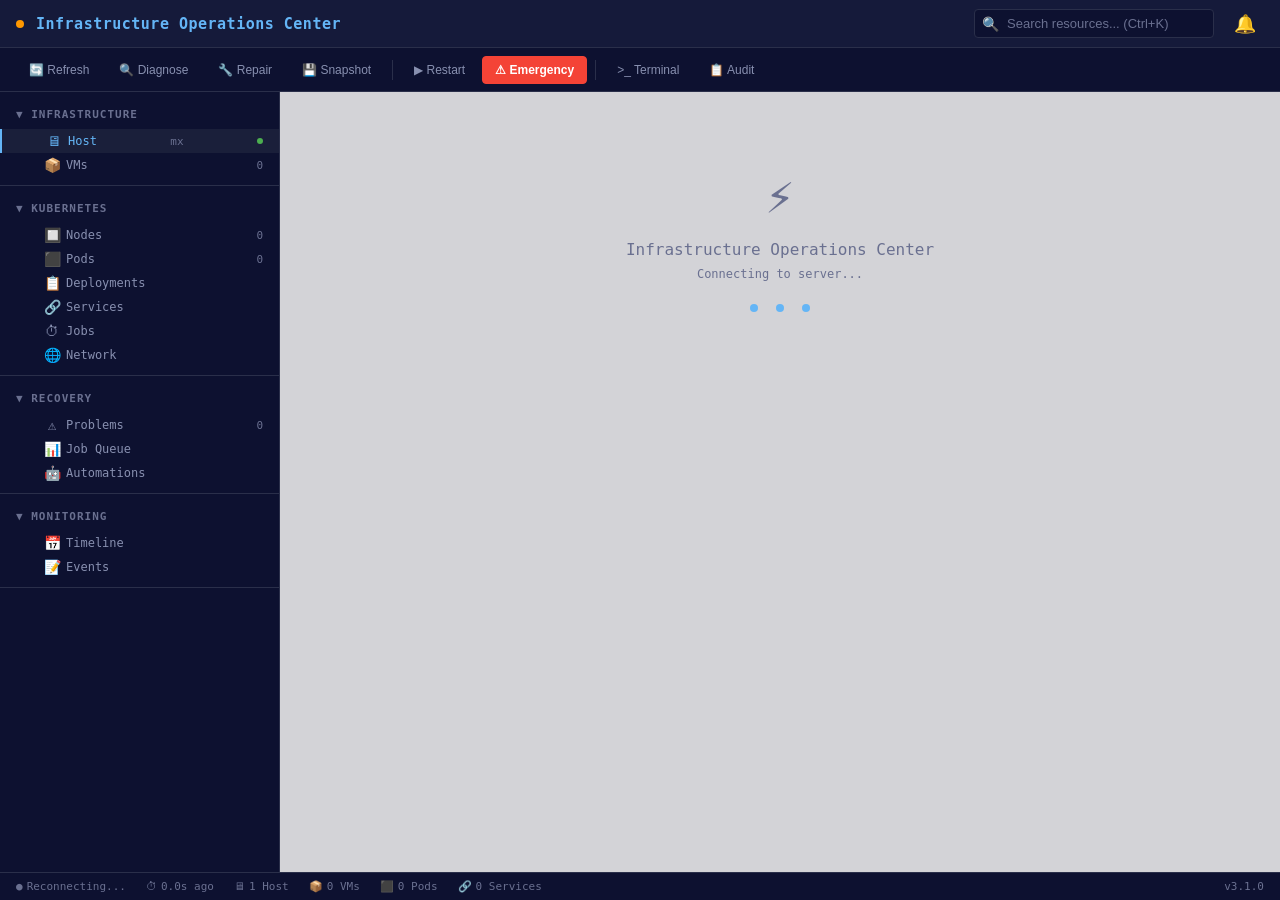
==== commit 7ce8f445: "nodes dont have namespaces, fixed swap issues final" ====
--- a/web/static/index.html
+++ b/web/static/index.html
@@ -6,7 +6,7 @@
     <title>Infrastructure Operations Center</title>
     <style>
         :root {
-            --bg-primary: #0a0e27;
+            --bg-primary: #d3d3d7;
             --bg-secondary: #0d1130;
             --bg-tertiary: #151a3a;
             --bg-hover: #1a1f3a;
@@ -886,6 +886,20 @@
         switch(data.type) {
             case 'connected':
                 console.log('Server connected:', data.data);
+                // Fetch initial data after connection
+                setTimeout(() => {
+                    sendCommand('get_metrics');
+                    sendCommand('get_vms');
+                    sendCommand('get_kubernetes');
+                    sendCommand('get_events');
+                    sendCommand('get_alerts');
+                }, 500);
+                // Render overview once data arrives
+                setTimeout(() => {
+                    if (!state.currentView || state.currentView === 'overview') {
+                        renderOverview();
+                    }
+                }, 1500);
                 break;
                 
             case 'metrics_update':
@@ -902,25 +916,31 @@
             case 'get_metrics_response':
                 state.metrics = data.data;
                 updateMetricsDisplay(data.data);
+                // Re-render if we're on overview or host view
+                if (state.currentView === 'host') renderHostView();
+                if (!state.currentView || state.currentView === 'overview') renderOverview();
                 break;
                 
             case 'get_vms_response':
-                state.vms = data.data;
+                state.vms = data.data || [];
                 if (state.currentView === 'vms') renderVMList();
+                if (!state.currentView || state.currentView === 'overview') renderOverview();
                 updateSidebarCounts();
                 updateStatusBar();
                 break;
                 
             case 'get_kubernetes_response':
-                state.kubernetes = data.data;
-                if (state.currentView.startsWith('k8s')) renderK8sView(state.currentView);
+                state.kubernetes = data.data || {};
+                if (state.currentView && state.currentView.startsWith('k8s')) renderK8sView(state.currentView);
+                if (!state.currentView || state.currentView === 'overview') renderOverview();
                 updateSidebarCounts();
                 updateStatusBar();
                 break;
                 
             case 'get_events_response':
-                state.events = data.data;
+                state.events = data.data || [];
                 if (state.currentView === 'events') renderEvents();
+                if (!state.currentView || state.currentView === 'overview') renderOverview();
                 break;
                 
             case 'get_timeline_response':
@@ -928,18 +948,57 @@
                 break;
                 
             case 'get_alerts_response':
-                state.alerts = data.data;
+                state.alerts = data.data || [];
                 updateAlertBell();
+                updateSidebarCounts();
                 break;
                 
             case 'get_problems_response':
                 if (state.currentView === 'problems') renderProblems(data.data);
+                updateSidebarCounts();
                 break;
                 
             case 'get_vm_details_response':
                 if (state._pendingDrawer && state._pendingDrawer.type === 'vm') {
                     renderVMDrawerDetails(data.data);
                     state._pendingDrawer = null;
+                }
+                break;
+                
+            case 'get_audit_log_response':
+                // Handle audit log display
+                const auditContent = document.getElementById('audit-content');
+                if (auditContent) {
+                    const logs = data.data || [];
+                    if (logs.length > 0) {
+                        auditContent.innerHTML = logs.map(entry => `
+                            <div class="timeline-item">
+                                <span class="timeline-time">${new Date(entry.timestamp).toLocaleTimeString()}</span>
+                                <span class="timeline-icon ${entry.action === 'delete' || entry.action === 'shutdown' ? 'error' : 'success'}">${entry.action === 'delete' || entry.action === 'shutdown' ? '✗' : '✓'}</span>
+                                <div>
+                                    <div style="font-weight:500;">${entry.user || 'system'} - ${entry.action}</div>
+                                    <div style="font-size:11px;color:#8890b0;">${entry.resource || ''}</div>
+                                </div>
+                            </div>
+                        `).join('');
+                    } else {
+                        auditContent.innerHTML = '<div style="color:#6a7090;padding:20px;text-align:center;">No audit entries found</div>';
+                    }
+                }
+                break;
+                
+            case 'get_job_status_response':
+                // Update job queue if visible
+                if (state.currentView === 'jobs') {
+                    fetch('/api/jobs')
+                        .then(r => r.json())
+                        .then(jobData => {
+                            const container = document.getElementById('job-queue-content');
+                            if (container) {
+                                renderJobQueueContent(container, jobData);
+                            }
+                        })
+                        .catch(() => {});
                 }
                 break;
                 
@@ -993,12 +1052,14 @@
                 renderSearchResults(data.data);
                 break;
                 
-            case 'get_job_status_response':
-                // handled elsewhere
+            case 'error':
+                console.error('Server error:', data.message);
+                showNotification('Error', data.message, 'error');
                 break;
         }
     }
-        function renderNetworkView() {
+
+    function renderNetworkView() {
         document.getElementById('content-area').innerHTML = `
             <div class="panel">
                 <div class="panel-header">
@@ -1397,102 +1458,199 @@
     }
        
         
-        function renderK8sView(type) {
-            const k8s = state.kubernetes || {};
-            let data = [];
-            let title = '';
-            let extraColumns = '';
-            let rowActions = (item) => '';
-            
-            switch(type) {
-                case 'k8s-nodes':
-                    data = k8s.nodes || [];
-                    title = 'Nodes';
-                    extraColumns = `<th>Version</th><th>CPU</th><th>Memory</th>`;
-                    rowActions = (item) => `
-                        <button class="btn" onclick="executeAction('node', '${item.name}', 'cordon')" style="font-size:10px;padding:2px 6px;" title="Cordon">⛔</button>
-                        <button class="btn" onclick="executeAction('node', '${item.name}', 'uncordon')" style="font-size:10px;padding:2px 6px;" title="Uncordon">✅</button>
-                        <button class="btn btn-danger" onclick="executeAction('node', '${item.name}', 'drain')" style="font-size:10px;padding:2px 6px;" title="Drain">💧</button>
+      function renderK8sView(type) {
+        const k8s = state.kubernetes || {};
+        let data = [];
+        let title = '';
+        let columns = '';
+        let rowRenderer = (item) => '';
+        
+        switch(type) {
+            case 'k8s-nodes':
+                data = k8s.nodes || [];
+                title = 'Nodes';
+                columns = `
+                    <th style="width:30px;"><input type="checkbox" onclick="toggleSelectAll(this, 'k8s')"></th>
+                    <th>Name</th>
+                    <th>Status</th>
+                    <th>Role</th>
+                    <th>Version</th>
+                    <th>CPU</th>
+                    <th>Memory</th>
+                    <th>Age</th>
+                    <th>Actions</th>
+                `;
+                rowRenderer = (item) => {
+                    // Detect roles from labels or status
+                    let role = '<none>';
+                    if (item.status && item.status.toLowerCase().includes('control-plane')) {
+                        role = 'control-plane';
+                    }
+                    // Check for known node names with roles
+                    const knownRoles = {
+                        'k8s-node-03': 'control-plane, etcd',
+                        'k8s-node-01': 'worker',
+                        'k8s-node-02': 'worker'
+                    };
+                    if (knownRoles[item.name]) {
+                        role = knownRoles[item.name];
+                    }
+                    
+                    return `
+                        <tr class="${state.selectedItems.has('k8s:' + item.name) ? 'selected' : ''}" onclick="openDrawer('${type}', '${item.name}')">
+                            <td onclick="event.stopPropagation()"><input type="checkbox" ${state.selectedItems.has('k8s:' + item.name) ? 'checked' : ''} onclick="toggleSelectItem('k8s:${item.name}')"></td>
+                            <td style="color:#64b5f6;">${item.name}</td>
+                            <td><span class="badge ${getK8sStatusBadge(item.status)}">${item.status || '-'}</span></td>
+                            <td><span style="font-size:11px;color:${role === 'control-plane, etcd' ? '#ff9800' : '#8890b0'};">${role}</span></td>
+                            <td style="font-size:11px;">${item.version || '-'}</td>
+                            <td>${item.cpu || '-'}</td>
+                            <td>${item.memory || '-'}</td>
+                            <td>${item.age || '-'}</td>
+                            <td onclick="event.stopPropagation()">
+                                <button class="btn" onclick="executeAction('node', '${item.name}', 'cordon')" style="font-size:10px;padding:2px 6px;" title="Cordon">⛔</button>
+                                <button class="btn" onclick="executeAction('node', '${item.name}', 'uncordon')" style="font-size:10px;padding:2px 6px;" title="Uncordon">✅</button>
+                                <button class="btn btn-danger" onclick="executeAction('node', '${item.name}', 'drain')" style="font-size:10px;padding:2px 6px;" title="Drain">💧</button>
+                            </td>
+                        </tr>
                     `;
-                    break;
-                case 'k8s-pods':
-                    data = k8s.pods || [];
-                    title = 'Pods';
-                    extraColumns = `<th>Node</th><th>Restarts</th>`;
-                    rowActions = (item) => `
-                        <button class="btn" onclick="executeAction('pod', '${item.name}', 'restart')" style="font-size:10px;padding:2px 6px;" title="Restart">▶</button>
-                        <button class="btn btn-danger" onclick="executeAction('pod', '${item.name}', 'delete')" style="font-size:10px;padding:2px 6px;" title="Delete">🗑</button>
-                        <button class="btn" onclick="showPodLogs('${item.namespace}', '${item.name}')" style="font-size:10px;padding:2px 6px;" title="Logs">📋</button>
-                    `;
-                    break;
-                case 'k8s-deployments':
-                    data = k8s.deployments || [];
-                    title = 'Deployments';
-                    extraColumns = ``;
-                    rowActions = (item) => `
-                        <button class="btn btn-primary" onclick="scaleDeployment('${item.name}')" style="font-size:10px;padding:2px 6px;" title="Scale">📈</button>
-                        <button class="btn btn-danger" onclick="executeAction('deployment', '${item.name}', 'delete')" style="font-size:10px;padding:2px 6px;" title="Delete">🗑</button>
-                    `;
-                    break;
-                case 'k8s-services':
-                    data = k8s.services || [];
-                    title = 'Services';
-                    extraColumns = ``;
-                    rowActions = (item) => `
-                        <button class="btn" onclick="showNotification('Service', 'Details for ${item.name}', 'info')" style="font-size:10px;padding:2px 6px;" title="Details">ℹ</button>
-                    `;
-                    break;
-                case 'k8s-jobs':
-                    data = (k8s.jobs || []).concat(k8s.cronjobs || []);
-                    title = 'Jobs';
-                    extraColumns = ``;
-                    rowActions = (item) => `
-                        <button class="btn" onclick="showNotification('Job', 'Logs for ${item.name}', 'info')" style="font-size:10px;padding:2px 6px;" title="Logs">📋</button>
-                    `;
-                    break;
-                default:
-                    data = [];
-                    title = 'Unknown';
-            }
-            
-            document.getElementById('content-area').innerHTML = `
-                <div class="panel">
-                    <div class="panel-header">Kubernetes ${title} <span style="color:#6a7090;font-weight:normal;">(${data.length})</span></div>
-                    <div class="panel-body" style="padding:0;">
-                        <table class="data-table">
-                            <thead>
-                                <tr>
-                                    <th style="width:30px;"><input type="checkbox" onclick="toggleSelectAll(this, 'k8s')"></th>
-                                    <th>Name</th>
-                                    <th>Namespace</th>
-                                    <th>Status</th>
-                                    ${extraColumns}
-                                    <th>Age</th>
-                                    <th>Actions</th>
-                                </tr>
-                            </thead>
-                            <tbody>
-                                ${data.map(item => `
-                                    <tr class="${state.selectedItems.has('k8s:'+item.name) ? 'selected' : ''}" onclick="openDrawer('${type}', '${item.name}')">
-                                        <td onclick="event.stopPropagation()"><input type="checkbox" ${state.selectedItems.has('k8s:'+item.name) ? 'checked' : ''} onclick="toggleSelectItem('k8s:${item.name}')"></td>
-                                        <td style="color:#64b5f6;">${item.name}</td>
-                                        <td>${item.namespace || '-'}</td>
-                                        <td><span class="badge ${getK8sStatusBadge(item.status || item.state)}">${item.status || item.state || '-'}</span></td>
-                                        ${type === 'k8s-nodes' ? `<td>${item.version || '-'}</td><td>${item.cpu || '-'}</td><td>${item.memory || '-'}</td>` : ''}
-                                        ${type === 'k8s-pods' ? `<td>${item.node || '-'}</td><td>${item.restarts || 0}</td>` : ''}
-                                        <td>${item.age || '-'}</td>
-                                        <td onclick="event.stopPropagation()">
-                                            ${rowActions(item)}
-                                        </td>
-                                    </tr>
-                                `).join('')}
-                            </tbody>
-                        </table>
-                    </div>
+                };
+                break;
+                
+            case 'k8s-pods':
+                data = k8s.pods || [];
+                title = 'Pods';
+                columns = `
+                    <th style="width:30px;"><input type="checkbox" onclick="toggleSelectAll(this, 'k8s')"></th>
+                    <th>Name</th>
+                    <th>Namespace</th>
+                    <th>Status</th>
+                    <th>Node</th>
+                    <th>Restarts</th>
+                    <th>Age</th>
+                    <th>Actions</th>
+                `;
+                rowRenderer = (item) => `
+                    <tr class="${state.selectedItems.has('k8s:' + item.name) ? 'selected' : ''}" onclick="openDrawer('${type}', '${item.name}')">
+                        <td onclick="event.stopPropagation()"><input type="checkbox" ${state.selectedItems.has('k8s:' + item.name) ? 'checked' : ''} onclick="toggleSelectItem('k8s:${item.name}')"></td>
+                        <td style="color:#64b5f6;">${item.name}</td>
+                        <td>${item.namespace || '-'}</td>
+                        <td><span class="badge ${getK8sStatusBadge(item.status)}">${item.status || '-'}</span></td>
+                        <td>${item.node || '-'}</td>
+                        <td>${item.restarts || 0}</td>
+                        <td>${item.age || '-'}</td>
+                        <td onclick="event.stopPropagation()">
+                            <button class="btn" onclick="executeAction('pod', '${item.name}', 'restart')" style="font-size:10px;padding:2px 6px;" title="Restart">▶</button>
+                            <button class="btn btn-danger" onclick="executeAction('pod', '${item.name}', 'delete')" style="font-size:10px;padding:2px 6px;" title="Delete">🗑</button>
+                            <button class="btn" onclick="showPodLogs('${item.namespace}', '${item.name}')" style="font-size:10px;padding:2px 6px;" title="Logs">📋</button>
+                        </td>
+                    </tr>
+                `;
+                break;
+                
+            case 'k8s-deployments':
+                data = k8s.deployments || [];
+                title = 'Deployments';
+                columns = `
+                    <th style="width:30px;"><input type="checkbox" onclick="toggleSelectAll(this, 'k8s')"></th>
+                    <th>Name</th>
+                    <th>Namespace</th>
+                    <th>Age</th>
+                    <th>Actions</th>
+                `;
+                rowRenderer = (item) => `
+                    <tr class="${state.selectedItems.has('k8s:' + item.name) ? 'selected' : ''}" onclick="openDrawer('${type}', '${item.name}')">
+                        <td onclick="event.stopPropagation()"><input type="checkbox" ${state.selectedItems.has('k8s:' + item.name) ? 'checked' : ''} onclick="toggleSelectItem('k8s:${item.name}')"></td>
+                        <td style="color:#64b5f6;">${item.name}</td>
+                        <td>${item.namespace || '-'}</td>
+                        <td>${item.age || '-'}</td>
+                        <td onclick="event.stopPropagation()">
+                            <button class="btn btn-primary" onclick="scaleDeployment('${item.name}')" style="font-size:10px;padding:2px 6px;" title="Scale">📈</button>
+                            <button class="btn btn-danger" onclick="executeAction('deployment', '${item.name}', 'delete')" style="font-size:10px;padding:2px 6px;" title="Delete">🗑</button>
+                        </td>
+                    </tr>
+                `;
+                break;
+                
+            case 'k8s-services':
+                data = k8s.services || [];
+                title = 'Services';
+                columns = `
+                    <th style="width:30px;"><input type="checkbox" onclick="toggleSelectAll(this, 'k8s')"></th>
+                    <th>Name</th>
+                    <th>Namespace</th>
+                    <th>Age</th>
+                    <th>Actions</th>
+                `;
+                rowRenderer = (item) => `
+                    <tr class="${state.selectedItems.has('k8s:' + item.name) ? 'selected' : ''}" onclick="openDrawer('${type}', '${item.name}')">
+                        <td onclick="event.stopPropagation()"><input type="checkbox" ${state.selectedItems.has('k8s:' + item.name) ? 'checked' : ''} onclick="toggleSelectItem('k8s:${item.name}')"></td>
+                        <td style="color:#64b5f6;">${item.name}</td>
+                        <td>${item.namespace || '-'}</td>
+                        <td>${item.age || '-'}</td>
+                        <td onclick="event.stopPropagation()">
+                            <button class="btn" onclick="showNotification('Service', 'Details for ${item.name}', 'info')" style="font-size:10px;padding:2px 6px;" title="Details">ℹ</button>
+                        </td>
+                    </tr>
+                `;
+                break;
+                
+            case 'k8s-jobs':
+                data = (k8s.jobs || []).concat(k8s.cronjobs || []);
+                title = 'Jobs';
+                columns = `
+                    <th style="width:30px;"><input type="checkbox" onclick="toggleSelectAll(this, 'k8s')"></th>
+                    <th>Name</th>
+                    <th>Namespace</th>
+                    <th>Age</th>
+                    <th>Actions</th>
+                `;
+                rowRenderer = (item) => `
+                    <tr class="${state.selectedItems.has('k8s:' + item.name) ? 'selected' : ''}" onclick="openDrawer('${type}', '${item.name}')">
+                        <td onclick="event.stopPropagation()"><input type="checkbox" ${state.selectedItems.has('k8s:' + item.name) ? 'checked' : ''} onclick="toggleSelectItem('k8s:${item.name}')"></td>
+                        <td style="color:#64b5f6;">${item.name}</td>
+                        <td>${item.namespace || '-'}</td>
+                        <td>${item.age || '-'}</td>
+                        <td onclick="event.stopPropagation()">
+                            <button class="btn" onclick="showNotification('Job', 'Logs for ${item.name}', 'info')" style="font-size:10px;padding:2px 6px;" title="Logs">📋</button>
+                        </td>
+                    </tr>
+                `;
+                break;
+                
+            default:
+                data = [];
+                title = 'Unknown';
+                columns = '<th>Name</th><th>Info</th>';
+                rowRenderer = (item) => `
+                    <tr>
+                        <td>${item.name || '-'}</td>
+                        <td>Unknown resource type</td>
+                    </tr>
+                `;
+        }
+        
+        document.getElementById('content-area').innerHTML = `
+            <div class="panel">
+                <div class="panel-header">
+                    Kubernetes ${title} 
+                    <span style="color:#6a7090;font-weight:normal;">(${data.length})</span>
                 </div>
-            `;
-        }
-        
+                <div class="panel-body" style="padding:0;">
+                    <table class="data-table">
+                        <thead>
+                            <tr>${columns}</tr>
+                        </thead>
+                        <tbody>
+                            ${data.length > 0 
+                                ? data.map(item => rowRenderer(item)).join('') 
+                                : `<tr><td colspan="10" style="text-align:center;color:#6a7090;padding:20px;">No ${title.toLowerCase()} found</td></tr>`
+                            }
+                        </tbody>
+                    </table>
+                </div>
+            </div>
+        `;
+    }
         function renderProblems(problems) {
             problems = problems || [];
             document.getElementById('content-area').innerHTML = `
@@ -1514,16 +1672,65 @@
             `;
         }
         
-        function renderJobQueue() {
-            document.getElementById('content-area').innerHTML = `
-                <div class="panel">
-                    <div class="panel-header">Job Queue</div>
-                    <div class="panel-body" id="job-queue-content">
-                        <div style="color:#6a7090;font-size:12px;">Loading jobs...</div>
-                    </div>
+      function renderJobQueue() {
+        document.getElementById('content-area').innerHTML = `
+            <div class="panel">
+                <div class="panel-header">Job Queue</div>
+                <div class="panel-body" id="job-queue-content">
+                    <div style="color:#6a7090;font-size:12px;">Loading jobs...</div>
                 </div>
-            `;
-        }
+            </div>
+        `;
+        // Actually fetch the jobs
+        fetch('/api/jobs')
+            .then(r => r.json())
+            .then(data => {
+                const container = document.getElementById('job-queue-content');
+                if (!container) return;
+                
+                const running = data.running || [];
+                const completed = data.completed || [];
+                
+                container.innerHTML = `
+                    ${running.length > 0 ? `
+                        <div style="font-size:11px;color:#64b5f6;margin-bottom:8px;">▶ RUNNING (${running.length})</div>
+                        ${running.map(j => `
+                            <div class="job-item">
+                                <div style="display:flex;justify-content:space-between;">
+                                    <span style="color:#64b5f6;">${j.type} on ${j.target}</span>
+                                    <span class="badge badge-info">${j.status}</span>
+                                </div>
+                                <div style="font-size:11px;color:#8890b0;margin-top:4px;">Step ${j.current_step + 1}/${j.total_steps}</div>
+                                <div class="job-progress">
+                                    <div class="job-progress-fill" style="width:${j.progress}%;"></div>
+                                </div>
+                            </div>
+                        `).join('')}
+                    ` : ''}
+                    
+                    ${completed.length > 0 ? `
+                        <div style="font-size:11px;color:#4caf50;margin:12px 0 8px;">✓ COMPLETED (${completed.length})</div>
+                        ${completed.slice(0, 10).map(j => `
+                            <div class="job-item" style="opacity:0.8;">
+                                <div style="display:flex;justify-content:space-between;">
+                                    <span>${j.type} on ${j.target}</span>
+                                    <span class="badge ${j.status === 'completed' ? 'badge-success' : 'badge-error'}">${j.status}</span>
+                                </div>
+                                <div style="font-size:10px;color:#6a7090;margin-top:4px;">${j.end_time ? new Date(j.end_time).toLocaleTimeString() : ''}</div>
+                            </div>
+                        `).join('')}
+                    ` : ''}
+                    
+                    ${running.length === 0 && completed.length === 0 ? `
+                        <div style="color:#6a7090;font-size:12px;text-align:center;padding:20px;">No jobs in queue</div>
+                    ` : ''}
+                `;
+            })
+            .catch(() => {
+                const container = document.getElementById('job-queue-content');
+                if (container) container.innerHTML = '<div style="color:#f44336;font-size:12px;">Failed to load jobs</div>';
+            });
+    }
         
         function renderAutomations() {
             document.getElementById('content-area').innerHTML = `
@@ -1859,16 +2066,43 @@
         // ACTIONS - FIXED WITH PROPER FEEDBACK
         // ============================================================
 
-        function refreshAll() {
-            showNotification('Refresh', 'Refreshing all data...', 'info');
-            sendCommand('get_metrics');
-            sendCommand('get_vms');
-            sendCommand('get_kubernetes');
-            sendCommand('get_events');
-            sendCommand('get_alerts');
-            sendCommand('get_problems');
-            showNotification('Refresh', '✅ Data refreshed', 'success');
-        }
+       function refreshAll() {
+        showNotification('Refresh', 'Refreshing all data...', 'info');
+        sendCommand('get_metrics');
+        sendCommand('get_vms');
+        sendCommand('get_kubernetes');
+        sendCommand('get_events');
+        sendCommand('get_alerts');
+        sendCommand('get_problems');
+        
+        // Re-render current view after data arrives
+        setTimeout(() => {
+            switch(state.currentView) {
+                case 'host': renderHostView(); break;
+                case 'vms': renderVMList(); break;
+                case 'network': renderNetworkView(); break;
+                case 'k8s-nodes': 
+                case 'k8s-pods': 
+                case 'k8s-deployments': 
+                case 'k8s-services': 
+                case 'k8s-jobs': 
+                    renderK8sView(state.currentView); 
+                    break;
+                case 'problems': 
+                    sendCommand('get_problems');
+                    break;
+                case 'jobs': renderJobQueue(); break;
+                case 'events': renderEvents(); break;
+                case 'timeline': 
+                    sendCommand('get_timeline', { hours: 1 });
+                    break;
+                case 'automation': renderAutomations(); break;
+                default: renderOverview(); break;
+            }
+        }, 1500);
+        
+        showNotification('Refresh', '✅ Data refreshed', 'success');
+    }
 
        function runDiagnostics() {
         // Show what we're diagnosing
@@ -2518,21 +2752,34 @@
         // ============================================================
         // INITIALIZATION
         // ============================================================
-        function init() {
-            connectWebSocket();
-            renderOverview();
-            
-            // Periodic refresh
-            setInterval(() => {
-                if (state.connected) {
-                    sendCommand('get_metrics');
-                    sendCommand('get_vms');
-                    sendCommand('get_kubernetes');
-                    sendCommand('get_events');
-                    sendCommand('get_alerts');
-                }
-            }, 5000);
-        }
+       function init() {
+        // Show loading state immediately
+        document.getElementById('content-area').innerHTML = `
+            <div style="text-align:center;padding:60px;color:#6a7090;">
+                <div style="font-size:48px;margin-bottom:16px;">⚡</div>
+                <div style="font-size:16px;margin-bottom:8px;">Infrastructure Operations Center</div>
+                <div style="font-size:12px;">Connecting to server...</div>
+                <div style="margin-top:16px;">
+                    <div style="display:inline-block;width:8px;height:8px;background:#64b5f6;border-radius:50%;animation:pulse 1.5s infinite;"></div>
+                    <div style="display:inline-block;width:8px;height:8px;background:#64b5f6;border-radius:50%;animation:pulse 1.5s 0.3s infinite;margin-left:8px;"></div>
+                    <div style="display:inline-block;width:8px;height:8px;background:#64b5f6;border-radius:50%;animation:pulse 1.5s 0.6s infinite;margin-left:8px;"></div>
+                </div>
+            </div>
+        `;
+        
+        connectWebSocket();
+        
+        // Periodic refresh
+        setInterval(() => {
+            if (state.connected) {
+                sendCommand('get_metrics');
+                sendCommand('get_vms');
+                sendCommand('get_kubernetes');
+                sendCommand('get_events');
+                sendCommand('get_alerts');
+            }
+        }, 5000);
+    }
         
         // Start the application
         document.addEventListener('DOMContentLoaded', init);
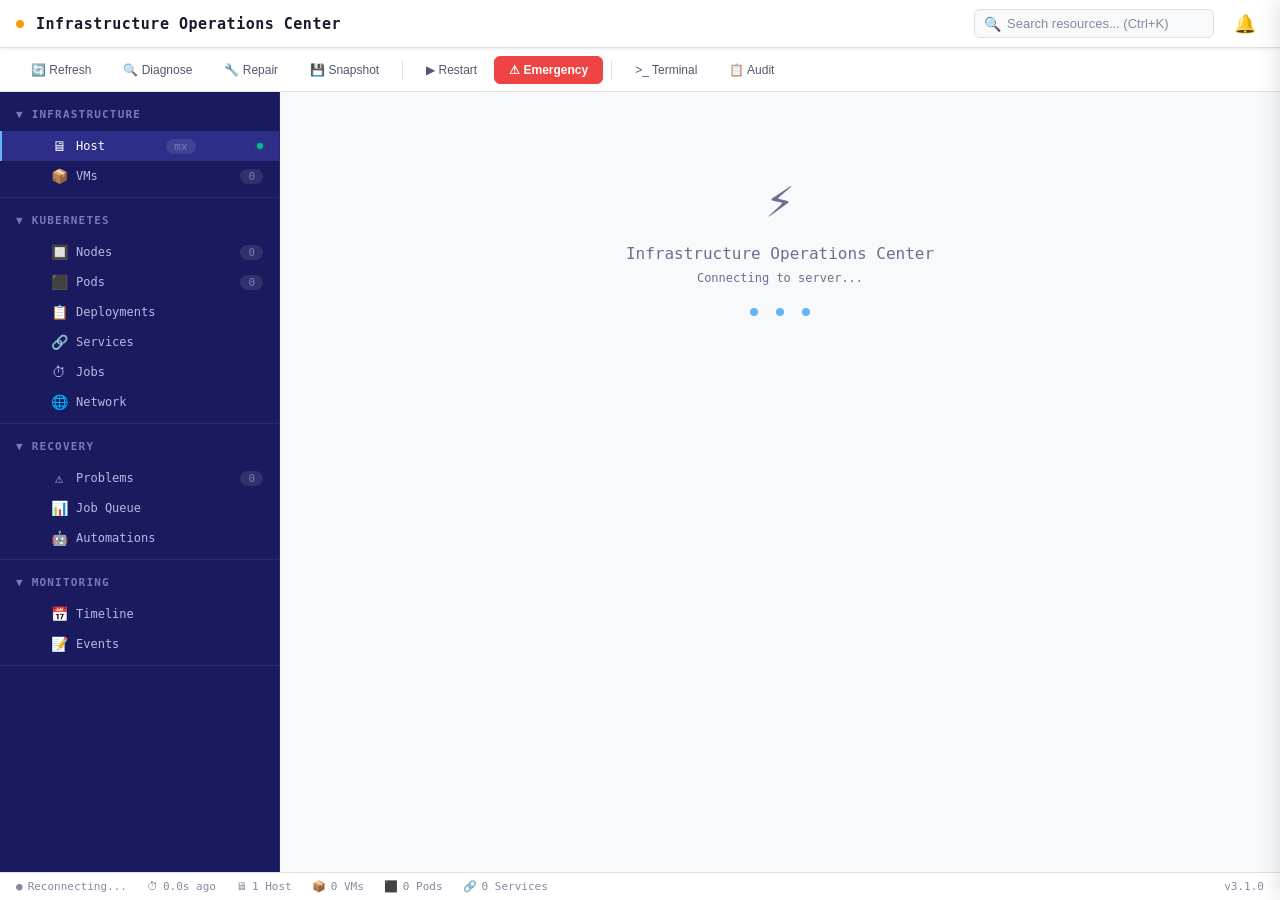
==== commit cd95cc74: "update to CSS styling and increased refresh timeout" ====
--- a/web/static/index.html
+++ b/web/static/index.html
@@ -5,642 +5,702 @@
     <meta name="viewport" content="width=device-width, initial-scale=1.0">
     <title>Infrastructure Operations Center</title>
     <style>
-        :root {
-            --bg-primary: #d3d3d7;
-            --bg-secondary: #0d1130;
-            --bg-tertiary: #151a3a;
-            --bg-hover: #1a1f3a;
-            --border: #2a2f4a;
-            --text-primary: #e0e0e0;
-            --text-secondary: #8890b0;
-            --text-muted: #6a7090;
-            --accent: #64b5f6;
-            --accent-hover: #90caf9;
-            --success: #4caf50;
-            --warning: #ff9800;
-            --error: #f44336;
-            --info: #2196f3;
-            --sidebar-width: 280px;
-            --drawer-width: 480px;
-            --header-height: 48px;
-            --statusbar-height: 28px;
-            --actionbar-height: 44px;
-        }
-        
-        * { margin: 0; padding: 0; box-sizing: border-box; }
-        
-        body {
-            font-family: -apple-system, BlinkMacSystemFont, 'Segoe UI', Roboto, 'SF Mono', Consolas, monospace;
-            background: var(--bg-primary);
-            color: var(--text-primary);
-            height: 100vh;
-            overflow: hidden;
-            display: flex;
-            flex-direction: column;
-        }
-        
-        /* ============ HEADER ============ */
-        .header {
-            background: var(--bg-tertiary);
-            height: var(--header-height);
-            padding: 0 16px;
-            display: flex;
-            align-items: center;
-            justify-content: space-between;
-            border-bottom: 1px solid var(--border);
-            flex-shrink: 0;
-            z-index: 100;
-        }
-        .header-left {
-            display: flex;
-            align-items: center;
-            gap: 12px;
-        }
-        .header-left h1 {
-            font-size: 15px;
-            font-weight: 600;
-            color: var(--accent);
-            letter-spacing: 0.5px;
-        }
-        .status-dot {
-            width: 8px;
-            height: 8px;
-            background: var(--success);
-            border-radius: 50%;
-            display: inline-block;
-            animation: pulse 2s infinite;
-        }
-        @keyframes pulse {
-            0%, 100% { opacity: 1; }
-            50% { opacity: 0.5; }
-        }
-        .status-dot.warning { background: var(--warning); }
-        .status-dot.error { background: var(--error); }
-        
-        .header-right {
-            display: flex;
-            align-items: center;
-            gap: 12px;
-        }
-        
-        /* Search */
-        .search-container {
-            position: relative;
-        }
-        .search-input {
-            background: var(--bg-secondary);
-            border: 1px solid var(--border);
-            color: var(--text-primary);
-            padding: 6px 12px 6px 32px;
-            border-radius: 4px;
-            font-size: 13px;
-            width: 240px;
-            transition: all 0.2s;
-        }
-        .search-input:focus {
-            outline: none;
-            border-color: var(--accent);
-            width: 320px;
-            background: var(--bg-primary);
-        }
-        .search-input::placeholder { color: var(--text-muted); }
-        .search-icon {
-            position: absolute;
-            left: 8px;
-            top: 50%;
-            transform: translateY(-50%);
-            color: var(--text-muted);
-            font-size: 14px;
-            pointer-events: none;
-        }
-        .search-results {
-            position: absolute;
-            top: 100%;
-            left: 0;
-            right: 0;
-            background: var(--bg-tertiary);
-            border: 1px solid var(--border);
-            border-radius: 4px;
-            margin-top: 4px;
-            max-height: 300px;
-            overflow-y: auto;
-            display: none;
-            z-index: 1000;
-        }
-        .search-results.show { display: block; }
-        .search-result-item {
-            padding: 8px 12px;
-            cursor: pointer;
-            font-size: 13px;
-            border-bottom: 1px solid var(--border);
-            display: flex;
-            justify-content: space-between;
-            align-items: center;
-        }
-        .search-result-item:hover { background: var(--bg-hover); }
-        .search-result-item .type-badge {
-            font-size: 10px;
-            padding: 2px 6px;
-            border-radius: 3px;
-            background: var(--bg-secondary);
-            color: var(--text-secondary);
-            text-transform: uppercase;
-        }
-        
-        /* Alert bell */
-        .alert-bell {
-            position: relative;
-            background: none;
-            border: none;
-            color: var(--text-secondary);
-            font-size: 18px;
-            cursor: pointer;
-            padding: 4px 8px;
-            border-radius: 4px;
-        }
-        .alert-bell:hover { background: var(--bg-hover); color: var(--text-primary); }
-        .alert-count {
-            position: absolute;
-            top: 0;
-            right: 2px;
-            background: var(--error);
-            color: white;
-            font-size: 10px;
-            width: 16px;
-            height: 16px;
-            border-radius: 50%;
-            display: flex;
-            align-items: center;
-            justify-content: center;
-            font-weight: bold;
-        }
-        
-        /* ============ ACTION BAR ============ */
-        .action-bar {
-            background: var(--bg-secondary);
-            height: var(--actionbar-height);
-            padding: 0 16px;
-            display: flex;
-            align-items: center;
-            gap: 4px;
-            border-bottom: 1px solid var(--border);
-            flex-shrink: 0;
-            overflow-x: auto;
-        }
-        .action-bar-btn {
-            padding: 6px 12px;
-            border: 1px solid transparent;
-            background: transparent;
-            color: var(--text-secondary);
-            border-radius: 4px;
-            cursor: pointer;
-            font-size: 12px;
-            transition: all 0.15s;
-            white-space: nowrap;
-        }
-        .action-bar-btn:hover {
-            background: var(--bg-hover);
-            color: var(--text-primary);
-            border-color: var(--border);
-        }
-        .action-bar-btn.emergency {
-            background: var(--error);
-            color: white;
-            border-color: var(--error);
-            font-weight: bold;
-        }
-        .action-bar-btn.emergency:hover {
-            background: #d32f2f;
-        }
-        .action-bar-separator {
-            width: 1px;
-            height: 20px;
-            background: var(--border);
-            margin: 0 4px;
-            flex-shrink: 0;
-        }
-        
-        /* ============ MAIN LAYOUT ============ */
-        .main-layout {
-            display: flex;
-            flex: 1;
-            overflow: hidden;
-        }
-        
-        /* ============ SIDEBAR ============ */
-        .sidebar {
-            width: var(--sidebar-width);
-            background: var(--bg-secondary);
-            border-right: 1px solid var(--border);
-            overflow-y: auto;
-            flex-shrink: 0;
-            display: flex;
-            flex-direction: column;
-        }
-        .sidebar-section {
-            padding: 8px 0;
-            border-bottom: 1px solid var(--border);
-        }
-        .sidebar-section-header {
-            padding: 8px 16px;
-            font-size: 11px;
-            text-transform: uppercase;
-            color: var(--text-muted);
-            font-weight: 600;
-            letter-spacing: 1px;
-            display: flex;
-            align-items: center;
-            gap: 6px;
-            cursor: pointer;
-        }
-        .sidebar-section-header:hover { color: var(--text-secondary); }
-        .sidebar-tree {
-            list-style: none;
-        }
-        .tree-item {
-            padding: 4px 16px 4px 24px;
-            font-size: 13px;
-            cursor: pointer;
-            color: var(--text-secondary);
-            display: flex;
-            align-items: center;
-            gap: 6px;
-            transition: background 0.1s;
-        }
-        .tree-item:hover { background: var(--bg-hover); color: var(--text-primary); }
-        .tree-item.active { background: var(--bg-hover); color: var(--accent); border-left: 2px solid var(--accent); }
-        .tree-item .tree-icon { font-size: 14px; width: 16px; text-align: center; }
-        .tree-item .tree-count { margin-left: auto; font-size: 11px; color: var(--text-muted); }
-        .tree-item .tree-status {
-            width: 6px;
-            height: 6px;
-            border-radius: 50%;
-            margin-left: auto;
-        }
-        .tree-status.ok { background: var(--success); }
-        .tree-status.warn { background: var(--warning); }
-        .tree-status.err { background: var(--error); }
-        
-        .tree-children { list-style: none; }
-        .tree-children .tree-item { padding-left: 44px; font-size: 12px; }
-        
-        /* ============ CONTENT AREA ============ */
-        .content-area {
-            flex: 1;
-            overflow-y: auto;
-            padding: 16px;
-            background: var(--bg-primary);
-        }
-        
-        /* Cards */
-        .cards-grid {
-            display: grid;
-            grid-template-columns: repeat(auto-fill, minmax(200px, 1fr));
-            gap: 12px;
-            margin-bottom: 16px;
-        }
-        .card {
-            background: var(--bg-tertiary);
-            border: 1px solid var(--border);
-            border-radius: 6px;
-            padding: 14px;
-        }
-        .card-label {
-            font-size: 10px;
-            text-transform: uppercase;
-            color: var(--text-muted);
-            margin-bottom: 6px;
-            letter-spacing: 0.5px;
-        }
-        .card-value {
-            font-size: 26px;
-            font-weight: 700;
-            color: var(--accent);
-        }
-        .card-detail {
-            font-size: 11px;
-            color: var(--text-secondary);
-            margin-top: 4px;
-        }
-        
-        /* Panels */
-        .panel {
-            background: var(--bg-tertiary);
-            border: 1px solid var(--border);
-            border-radius: 6px;
-            margin-bottom: 12px;
-            overflow: hidden;
-        }
-        .panel-header {
-            padding: 10px 14px;
-            font-size: 12px;
-            font-weight: 600;
-            color: var(--accent);
-            text-transform: uppercase;
-            letter-spacing: 0.5px;
-            border-bottom: 1px solid var(--border);
-            display: flex;
-            align-items: center;
-            justify-content: space-between;
-        }
-        .panel-body {
-            padding: 12px;
-        }
-        
-        /* Tables */
-        .data-table {
-            width: 100%;
-            border-collapse: collapse;
-            font-size: 12px;
-        }
-        .data-table th {
-            text-align: left;
-            padding: 8px 12px;
-            color: var(--text-muted);
-            font-weight: 500;
-            text-transform: uppercase;
-            font-size: 10px;
-            letter-spacing: 0.5px;
-            border-bottom: 1px solid var(--border);
-        }
-        .data-table td {
-            padding: 8px 12px;
-            border-bottom: 1px solid var(--border);
-            color: var(--text-secondary);
-        }
-        .data-table tr:hover td { background: var(--bg-hover); cursor: pointer; }
-        .data-table tr.selected td { background: rgba(100, 181, 246, 0.1); }
-        
-        /* Status badges */
-        .badge {
-            padding: 2px 8px;
-            border-radius: 10px;
-            font-size: 10px;
-            font-weight: 500;
-            text-transform: uppercase;
-        }
-        .badge-success { background: rgba(76, 175, 80, 0.2); color: var(--success); }
-        .badge-warning { background: rgba(255, 152, 0, 0.2); color: var(--warning); }
-        .badge-error { background: rgba(244, 67, 54, 0.2); color: var(--error); }
-        .badge-info { background: rgba(33, 150, 243, 0.2); color: var(--info); }
-        
-        /* Sparklines */
-        .sparkline {
-            display: flex;
-            align-items: flex-end;
-            gap: 1px;
-            height: 30px;
-            margin-top: 4px;
-        }
-        .sparkline-bar {
-            flex: 1;
-            background: var(--accent);
-            border-radius: 1px 1px 0 0;
-            min-height: 2px;
-            opacity: 0.7;
-            transition: height 0.3s;
-        }
-        
-        /* Timeline */
-        .timeline-item {
-            display: flex;
-            gap: 12px;
-            padding: 8px 0;
-            border-bottom: 1px solid var(--border);
-            font-size: 12px;
-        }
-        .timeline-time {
-            color: var(--text-muted);
-            font-size: 11px;
-            white-space: nowrap;
-            min-width: 40px;
-        }
-        .timeline-icon {
-            width: 20px;
-            height: 20px;
-            border-radius: 50%;
-            display: flex;
-            align-items: center;
-            justify-content: center;
-            font-size: 10px;
-            flex-shrink: 0;
-        }
-        .timeline-icon.success { background: rgba(76,175,80,0.2); color: var(--success); }
-        .timeline-icon.warning { background: rgba(255,152,0,0.2); color: var(--warning); }
-        .timeline-icon.error { background: rgba(244,67,54,0.2); color: var(--error); }
-        
-        /* Tabs */
-        .tabs {
-            display: flex;
-            gap: 0;
-            border-bottom: 1px solid var(--border);
-            margin-bottom: 12px;
-        }
-        .tab {
-            padding: 8px 16px;
-            background: none;
-            border: none;
-            color: var(--text-secondary);
-            font-size: 12px;
-            cursor: pointer;
-            border-bottom: 2px solid transparent;
-            transition: all 0.2s;
-        }
-        .tab:hover { color: var(--text-primary); }
-        .tab.active { color: var(--accent); border-bottom-color: var(--accent); }
-        
-        /* ============ DRAWER ============ */
-        .drawer-overlay {
-            position: fixed;
-            top: 0;
-            left: 0;
-            width: 100%;
-            height: 100%;
-            background: rgba(0,0,0,0.6);
-            z-index: 200;
-            opacity: 0;
-            pointer-events: none;
-            transition: opacity 0.2s;
-        }
-        .drawer-overlay.open {
-            opacity: 1;
-            pointer-events: all;
-        }
-        .drawer {
-            position: fixed;
-            right: 0;
-            top: 0;
-            width: var(--drawer-width);
-            height: 100%;
-            background: var(--bg-tertiary);
-            border-left: 1px solid var(--border);
-            z-index: 201;
-            transform: translateX(100%);
-            transition: transform 0.25s cubic-bezier(0.4, 0, 0.2, 1);
-            display: flex;
-            flex-direction: column;
-        }
-        .drawer.open { transform: translateX(0); }
-        .drawer-header {
-            padding: 16px;
-            border-bottom: 1px solid var(--border);
-            display: flex;
-            justify-content: space-between;
-            align-items: center;
-        }
-        .drawer-header h3 { font-size: 14px; color: var(--accent); }
-        .drawer-close {
-            background: none;
-            border: none;
-            color: var(--text-muted);
-            font-size: 20px;
-            cursor: pointer;
-            padding: 4px;
-        }
-        .drawer-close:hover { color: var(--text-primary); }
-        .drawer-body {
-            flex: 1;
-            overflow-y: auto;
-            padding: 16px;
-        }
-        .drawer-actions {
-            padding: 12px 16px;
-            border-top: 1px solid var(--border);
-            display: flex;
-            flex-wrap: wrap;
-            gap: 6px;
-        }
-        
-        /* Buttons */
-        .btn {
-            padding: 6px 14px;
-            border: 1px solid var(--border);
-            background: var(--bg-hover);
-            color: var(--text-primary);
-            border-radius: 4px;
-            cursor: pointer;
-            font-size: 12px;
-            transition: all 0.15s;
-        }
-        .btn:hover { background: var(--border); }
-        .btn-primary { background: var(--info); border-color: var(--info); color: white; }
-        .btn-primary:hover { background: #1976d2; }
-        .btn-danger { background: var(--error); border-color: var(--error); color: white; }
-        .btn-danger:hover { background: #d32f2f; }
-        .btn-success { background: var(--success); border-color: var(--success); color: white; }
-        .btn-warning { background: var(--warning); border-color: var(--warning); color: white; }
-        .btn-warning:hover { background: #e68900; }
-        
-        /* ============ STATUS BAR ============ */
-        .status-bar {
-            background: var(--bg-secondary);
-            height: var(--statusbar-height);
-            padding: 0 16px;
-            display: flex;
-            align-items: center;
-            gap: 20px;
-            font-size: 11px;
-            color: var(--text-muted);
-            border-top: 1px solid var(--border);
-            flex-shrink: 0;
-            overflow-x: auto;
-        }
-        .status-bar-item {
-            display: flex;
-            align-items: center;
-            gap: 4px;
-            white-space: nowrap;
-        }
-        
-        /* Job queue */
-        .job-item {
-            padding: 10px 12px;
-            border: 1px solid var(--border);
-            border-radius: 4px;
-            margin-bottom: 8px;
-            font-size: 12px;
-        }
-        .job-progress {
-            height: 3px;
-            background: var(--border);
-            border-radius: 2px;
-            margin-top: 6px;
-            overflow: hidden;
-        }
-        .job-progress-fill {
-            height: 100%;
-            background: var(--accent);
-            transition: width 0.3s;
-        }
-        
-        /* Alerts panel */
-        .alerts-dropdown {
-            position: absolute;
-            top: 100%;
-            right: 0;
-            background: var(--bg-tertiary);
-            border: 1px solid var(--border);
-            border-radius: 4px;
-            width: 360px;
-            max-height: 400px;
-            overflow-y: auto;
-            display: none;
-            z-index: 300;
-            margin-top: 4px;
-        }
-        .alerts-dropdown.show { display: block; }
-        .alert-item {
-            padding: 10px 12px;
-            border-bottom: 1px solid var(--border);
-            font-size: 12px;
-            cursor: pointer;
-        }
-        .alert-item:hover { background: var(--bg-hover); }
-        
-        /* Multi-select bar */
-        .multiselect-bar {
-            background: var(--accent);
-            color: var(--bg-primary);
-            padding: 8px 16px;
-            display: none;
-            align-items: center;
-            gap: 12px;
-            font-size: 12px;
-            font-weight: 500;
-        }
-        .multiselect-bar.show { display: flex; }
-        
-        /* Terminal */
-        .terminal {
-            background: #000;
-            color: #0f0;
-            font-family: 'SF Mono', Consolas, monospace;
-            padding: 12px;
-            border-radius: 4px;
-            height: 300px;
-            overflow-y: auto;
-            font-size: 12px;
-            line-height: 1.5;
-        }
-        .terminal-line { white-space: pre-wrap; }
-        .terminal-prompt { color: var(--accent); }
-
-        /* Scrollbar styling */
-        ::-webkit-scrollbar {
-            width: 6px;
-            height: 6px;
-        }
-        ::-webkit-scrollbar-track {
-            background: var(--bg-secondary);
-        }
-        ::-webkit-scrollbar-thumb {
-            background: var(--border);
-            border-radius: 3px;
-        }
-        ::-webkit-scrollbar-thumb:hover {
-            background: var(--text-muted);
-        }
-    </style>
+    :root {
+        /* Sidebar (keeps blue) */
+        --sidebar-bg: #1a1a5e;
+        --sidebar-hover: #252578;
+        --sidebar-active: #2d2d8a;
+        --sidebar-text: #b8b8e8;
+        --sidebar-text-muted: #7a7ab8;
+        --sidebar-accent: #64b5f6;
+        --sidebar-border: #2a2a6e;
+        
+        /* Content area (white background) */
+        --content-bg: #f8f9fa;
+        --card-bg: #ffffff;
+        --card-border: #e0e0e0;
+        --card-shadow: 0 1px 3px rgba(0,0,0,0.08);
+        
+        /* Text colors for white background */
+        --text-primary: #1a1a2e;
+        --text-secondary: #555770;
+        --text-muted: #8888a0;
+        
+        /* Accent colors */
+        --accent: #3b6df0;
+        --accent-hover: #5b8af5;
+        --success: #10b981;
+        --warning: #f59e0b;
+        --error: #ef4444;
+        --info: #3b82f6;
+        
+        /* Layout */
+        --sidebar-width: 280px;
+        --drawer-width: 480px;
+        --header-height: 48px;
+        --statusbar-height: 28px;
+        --actionbar-height: 44px;
+    }
+    
+    * { margin: 0; padding: 0; box-sizing: border-box; }
+    
+    body {
+        font-family: -apple-system, BlinkMacSystemFont, 'Segoe UI', Roboto, 'SF Mono', Consolas, monospace;
+        background: var(--content-bg);
+        color: var(--text-primary);
+        height: 100vh;
+        overflow: hidden;
+        display: flex;
+        flex-direction: column;
+    }
+    
+    /* ============ HEADER ============ */
+    .header {
+        background: var(--card-bg);
+        height: var(--header-height);
+        padding: 0 16px;
+        display: flex;
+        align-items: center;
+        justify-content: space-between;
+        border-bottom: 1px solid var(--card-border);
+        box-shadow: var(--card-shadow);
+        flex-shrink: 0;
+        z-index: 100;
+    }
+    .header-left {
+        display: flex;
+        align-items: center;
+        gap: 12px;
+    }
+    .header-left h1 {
+        font-size: 15px;
+        font-weight: 600;
+        color: var(--text-primary);
+        letter-spacing: 0.5px;
+    }
+    .status-dot {
+        width: 8px;
+        height: 8px;
+        background: var(--success);
+        border-radius: 50%;
+        display: inline-block;
+        animation: pulse 2s infinite;
+    }
+    @keyframes pulse {
+        0%, 100% { opacity: 1; }
+        50% { opacity: 0.5; }
+    }
+    .status-dot.warning { background: var(--warning); }
+    .status-dot.error { background: var(--error); }
+    
+    .header-right {
+        display: flex;
+        align-items: center;
+        gap: 12px;
+    }
+    
+    /* Search */
+    .search-container { position: relative; }
+    .search-input {
+        background: var(--content-bg);
+        border: 1px solid var(--card-border);
+        color: var(--text-primary);
+        padding: 6px 12px 6px 32px;
+        border-radius: 6px;
+        font-size: 13px;
+        width: 240px;
+        transition: all 0.2s;
+    }
+    .search-input:focus {
+        outline: none;
+        border-color: var(--accent);
+        width: 320px;
+        box-shadow: 0 0 0 3px rgba(59, 109, 240, 0.1);
+    }
+    .search-input::placeholder { color: var(--text-muted); }
+    .search-icon {
+        position: absolute;
+        left: 10px;
+        top: 50%;
+        transform: translateY(-50%);
+        color: var(--text-muted);
+        font-size: 14px;
+        pointer-events: none;
+    }
+    .search-results {
+        position: absolute;
+        top: 100%;
+        left: 0;
+        right: 0;
+        background: var(--card-bg);
+        border: 1px solid var(--card-border);
+        border-radius: 6px;
+        margin-top: 4px;
+        max-height: 300px;
+        overflow-y: auto;
+        display: none;
+        z-index: 1000;
+        box-shadow: 0 4px 12px rgba(0,0,0,0.1);
+    }
+    .search-results.show { display: block; }
+    .search-result-item {
+        padding: 10px 14px;
+        cursor: pointer;
+        font-size: 13px;
+        border-bottom: 1px solid var(--card-border);
+        display: flex;
+        justify-content: space-between;
+        align-items: center;
+        transition: background 0.15s;
+    }
+    .search-result-item:hover { background: var(--content-bg); }
+    .search-result-item .type-badge {
+        font-size: 10px;
+        padding: 2px 8px;
+        border-radius: 10px;
+        background: #e8edff;
+        color: var(--accent);
+        text-transform: uppercase;
+        font-weight: 500;
+    }
+    
+    /* Alert bell */
+    .alert-bell {
+        position: relative;
+        background: none;
+        border: none;
+        color: var(--text-secondary);
+        font-size: 18px;
+        cursor: pointer;
+        padding: 4px 8px;
+        border-radius: 6px;
+        transition: all 0.15s;
+    }
+    .alert-bell:hover { background: var(--content-bg); color: var(--text-primary); }
+    .alert-count {
+        position: absolute;
+        top: -2px;
+        right: 0;
+        background: var(--error);
+        color: white;
+        font-size: 10px;
+        width: 16px;
+        height: 16px;
+        border-radius: 50%;
+        display: flex;
+        align-items: center;
+        justify-content: center;
+        font-weight: bold;
+    }
+    
+    /* ============ ACTION BAR ============ */
+    .action-bar {
+        background: var(--card-bg);
+        height: var(--actionbar-height);
+        padding: 0 16px;
+        display: flex;
+        align-items: center;
+        gap: 2px;
+        border-bottom: 1px solid var(--card-border);
+        flex-shrink: 0;
+        overflow-x: auto;
+    }
+    .action-bar-btn {
+        padding: 6px 14px;
+        border: 1px solid transparent;
+        background: transparent;
+        color: var(--text-secondary);
+        border-radius: 6px;
+        cursor: pointer;
+        font-size: 12px;
+        transition: all 0.15s;
+        white-space: nowrap;
+    }
+    .action-bar-btn:hover {
+        background: var(--content-bg);
+        color: var(--text-primary);
+        border-color: var(--card-border);
+    }
+    .action-bar-btn.emergency {
+        background: var(--error);
+        color: white;
+        border-color: var(--error);
+        font-weight: bold;
+    }
+    .action-bar-btn.emergency:hover {
+        background: #dc2626;
+    }
+    .action-bar-separator {
+        width: 1px;
+        height: 20px;
+        background: var(--card-border);
+        margin: 0 6px;
+        flex-shrink: 0;
+    }
+    
+    /* ============ MAIN LAYOUT ============ */
+    .main-layout {
+        display: flex;
+        flex: 1;
+        overflow: hidden;
+    }
+    
+    /* ============ SIDEBAR (BLUE) ============ */
+    .sidebar {
+        width: var(--sidebar-width);
+        background: var(--sidebar-bg);
+        border-right: 1px solid var(--sidebar-border);
+        overflow-y: auto;
+        flex-shrink: 0;
+        display: flex;
+        flex-direction: column;
+    }
+    .sidebar-section {
+        padding: 6px 0;
+        border-bottom: 1px solid var(--sidebar-border);
+    }
+    .sidebar-section-header {
+        padding: 10px 16px;
+        font-size: 11px;
+        text-transform: uppercase;
+        color: var(--sidebar-text-muted);
+        font-weight: 600;
+        letter-spacing: 1.2px;
+        display: flex;
+        align-items: center;
+        gap: 6px;
+        cursor: pointer;
+        transition: color 0.15s;
+    }
+    .sidebar-section-header:hover { color: var(--sidebar-text); }
+    .sidebar-tree { list-style: none; }
+    .tree-item {
+        padding: 7px 16px 7px 24px;
+        font-size: 13px;
+        cursor: pointer;
+        color: var(--sidebar-text);
+        display: flex;
+        align-items: center;
+        gap: 8px;
+        transition: all 0.15s;
+        border-radius: 0;
+        border-left: 2px solid transparent;
+    }
+    .tree-item:hover { 
+        background: var(--sidebar-hover); 
+        color: #ffffff;
+    }
+    .tree-item.active { 
+        background: var(--sidebar-active); 
+        color: #ffffff; 
+        border-left: 2px solid var(--sidebar-accent);
+        font-weight: 500;
+    }
+    .tree-item .tree-icon { font-size: 14px; width: 18px; text-align: center; }
+    .tree-item .tree-count { 
+        margin-left: auto; 
+        font-size: 11px; 
+        color: var(--sidebar-text-muted);
+        background: rgba(255,255,255,0.1);
+        padding: 1px 8px;
+        border-radius: 10px;
+    }
+    .tree-item .tree-status {
+        width: 6px;
+        height: 6px;
+        border-radius: 50%;
+        margin-left: auto;
+    }
+    .tree-status.ok { background: var(--success); box-shadow: 0 0 4px rgba(16, 185, 129, 0.5); }
+    .tree-status.warn { background: var(--warning); box-shadow: 0 0 4px rgba(245, 158, 11, 0.5); }
+    .tree-status.err { background: var(--error); box-shadow: 0 0 4px rgba(239, 68, 68, 0.5); }
+    
+    .tree-children { list-style: none; }
+    .tree-children .tree-item { padding-left: 48px; font-size: 12px; }
+    
+    /* ============ CONTENT AREA (WHITE) ============ */
+    .content-area {
+        flex: 1;
+        overflow-y: auto;
+        padding: 20px;
+        background: var(--content-bg);
+    }
+    
+    /* Cards */
+    .cards-grid {
+        display: grid;
+        grid-template-columns: repeat(auto-fill, minmax(200px, 1fr));
+        gap: 14px;
+        margin-bottom: 20px;
+    }
+    .card {
+        background: var(--card-bg);
+        border: 1px solid var(--card-border);
+        border-radius: 8px;
+        padding: 16px;
+        box-shadow: var(--card-shadow);
+        transition: box-shadow 0.2s;
+    }
+    .card:hover {
+        box-shadow: 0 2px 8px rgba(0,0,0,0.12);
+    }
+    .card-label {
+        font-size: 10px;
+        text-transform: uppercase;
+        color: var(--text-muted);
+        margin-bottom: 8px;
+        letter-spacing: 0.8px;
+        font-weight: 600;
+    }
+    .card-value {
+        font-size: 26px;
+        font-weight: 700;
+        color: var(--text-primary);
+    }
+    .card-detail {
+        font-size: 11px;
+        color: var(--text-secondary);
+        margin-top: 4px;
+    }
+    
+    /* Panels */
+    .panel {
+        background: var(--card-bg);
+        border: 1px solid var(--card-border);
+        border-radius: 8px;
+        margin-bottom: 14px;
+        overflow: hidden;
+        box-shadow: var(--card-shadow);
+    }
+    .panel-header {
+        padding: 12px 16px;
+        font-size: 12px;
+        font-weight: 600;
+        color: var(--text-primary);
+        text-transform: uppercase;
+        letter-spacing: 0.5px;
+        border-bottom: 1px solid var(--card-border);
+        display: flex;
+        align-items: center;
+        justify-content: space-between;
+        background: #fafbfc;
+    }
+    .panel-body {
+        padding: 16px;
+    }
+    
+    /* Tables */
+    .data-table {
+        width: 100%;
+        border-collapse: collapse;
+        font-size: 12px;
+    }
+    .data-table th {
+        text-align: left;
+        padding: 10px 14px;
+        color: var(--text-muted);
+        font-weight: 600;
+        text-transform: uppercase;
+        font-size: 10px;
+        letter-spacing: 0.5px;
+        border-bottom: 2px solid var(--card-border);
+        background: #fafbfc;
+    }
+    .data-table td {
+        padding: 10px 14px;
+        border-bottom: 1px solid #f0f0f0;
+        color: var(--text-secondary);
+    }
+    .data-table tr:hover td { background: #f5f7ff; cursor: pointer; }
+    .data-table tr.selected td { background: rgba(59, 109, 240, 0.06); }
+    
+    /* Status badges */
+    .badge {
+        padding: 3px 10px;
+        border-radius: 12px;
+        font-size: 10px;
+        font-weight: 600;
+        text-transform: uppercase;
+        letter-spacing: 0.3px;
+    }
+    .badge-success { background: #d1fae5; color: #065f46; }
+    .badge-warning { background: #fef3c7; color: #92400e; }
+    .badge-error { background: #fee2e2; color: #991b1b; }
+    .badge-info { background: #dbeafe; color: #1e40af; }
+    
+    /* Sparklines */
+    .sparkline {
+        display: flex;
+        align-items: flex-end;
+        gap: 1px;
+        height: 30px;
+        margin-top: 6px;
+    }
+    .sparkline-bar {
+        flex: 1;
+        background: var(--accent);
+        border-radius: 1px 1px 0 0;
+        min-height: 2px;
+        opacity: 0.6;
+        transition: height 0.3s;
+    }
+    
+    /* Timeline */
+    .timeline-item {
+        display: flex;
+        gap: 12px;
+        padding: 10px 0;
+        border-bottom: 1px solid #f0f0f0;
+        font-size: 12px;
+    }
+    .timeline-time {
+        color: var(--text-muted);
+        font-size: 11px;
+        white-space: nowrap;
+        min-width: 45px;
+    }
+    .timeline-icon {
+        width: 22px;
+        height: 22px;
+        border-radius: 50%;
+        display: flex;
+        align-items: center;
+        justify-content: center;
+        font-size: 10px;
+        flex-shrink: 0;
+        font-weight: bold;
+    }
+    .timeline-icon.success { background: #d1fae5; color: #065f46; }
+    .timeline-icon.warning { background: #fef3c7; color: #92400e; }
+    .timeline-icon.error { background: #fee2e2; color: #991b1b; }
+    
+    /* Drawer */
+    .drawer-overlay {
+        position: fixed;
+        top: 0;
+        left: 0;
+        width: 100%;
+        height: 100%;
+        background: rgba(0,0,0,0.5);
+        z-index: 200;
+        opacity: 0;
+        pointer-events: none;
+        transition: opacity 0.25s;
+    }
+    .drawer-overlay.open { opacity: 1; pointer-events: all; }
+    .drawer {
+        position: fixed;
+        right: 0;
+        top: 0;
+        width: var(--drawer-width);
+        height: 100%;
+        background: var(--card-bg);
+        border-left: 1px solid var(--card-border);
+        z-index: 201;
+        transform: translateX(100%);
+        transition: transform 0.25s cubic-bezier(0.4, 0, 0.2, 1);
+        display: flex;
+        flex-direction: column;
+        box-shadow: -4px 0 20px rgba(0,0,0,0.1);
+    }
+    .drawer.open { transform: translateX(0); }
+    .drawer-header {
+        padding: 18px 20px;
+        border-bottom: 1px solid var(--card-border);
+        display: flex;
+        justify-content: space-between;
+        align-items: center;
+    }
+    .drawer-header h3 { font-size: 15px; color: var(--text-primary); font-weight: 600; }
+    .drawer-close {
+        background: none;
+        border: none;
+        color: var(--text-muted);
+        font-size: 22px;
+        cursor: pointer;
+        padding: 4px 8px;
+        border-radius: 4px;
+        transition: all 0.15s;
+    }
+    .drawer-close:hover { color: var(--text-primary); background: var(--content-bg); }
+    .drawer-body { flex: 1; overflow-y: auto; padding: 20px; }
+    .drawer-actions {
+        padding: 14px 20px;
+        border-top: 1px solid var(--card-border);
+        display: flex;
+        flex-wrap: wrap;
+        gap: 8px;
+    }
+    
+    /* Buttons */
+    .btn {
+        padding: 7px 16px;
+        border: 1px solid var(--card-border);
+        background: var(--card-bg);
+        color: var(--text-primary);
+        border-radius: 6px;
+        cursor: pointer;
+        font-size: 12px;
+        font-weight: 500;
+        transition: all 0.15s;
+    }
+    .btn:hover { background: var(--content-bg); border-color: #c0c0c0; }
+    .btn-primary { background: var(--accent); border-color: var(--accent); color: white; }
+    .btn-primary:hover { background: #2563eb; border-color: #2563eb; }
+    .btn-danger { background: var(--error); border-color: var(--error); color: white; }
+    .btn-danger:hover { background: #dc2626; border-color: #dc2626; }
+    .btn-success { background: var(--success); border-color: var(--success); color: white; }
+    .btn-success:hover { background: #059669; border-color: #059669; }
+    .btn-warning { background: var(--warning); border-color: var(--warning); color: white; }
+    .btn-warning:hover { background: #d97706; border-color: #d97706; }
+    
+    /* Status Bar */
+    .status-bar {
+        background: var(--card-bg);
+        height: var(--statusbar-height);
+        padding: 0 16px;
+        display: flex;
+        align-items: center;
+        gap: 20px;
+        font-size: 11px;
+        color: var(--text-muted);
+        border-top: 1px solid var(--card-border);
+        flex-shrink: 0;
+        overflow-x: auto;
+    }
+    .status-bar-item {
+        display: flex;
+        align-items: center;
+        gap: 5px;
+        white-space: nowrap;
+    }
+    
+    /* Job items */
+    .job-item {
+        padding: 12px 16px;
+        border: 1px solid var(--card-border);
+        border-radius: 8px;
+        margin-bottom: 10px;
+        font-size: 12px;
+        background: var(--card-bg);
+    }
+    .job-progress {
+        height: 4px;
+        background: #e5e7eb;
+        border-radius: 2px;
+        margin-top: 8px;
+        overflow: hidden;
+    }
+    .job-progress-fill {
+        height: 100%;
+        background: var(--accent);
+        border-radius: 2px;
+        transition: width 0.3s;
+    }
+    
+    /* Alerts dropdown */
+    .alerts-dropdown {
+        position: absolute;
+        top: 100%;
+        right: 0;
+        background: var(--card-bg);
+        border: 1px solid var(--card-border);
+        border-radius: 8px;
+        width: 380px;
+        max-height: 420px;
+        overflow-y: auto;
+        display: none;
+        z-index: 300;
+        margin-top: 6px;
+        box-shadow: 0 8px 24px rgba(0,0,0,0.12);
+    }
+    .alerts-dropdown.show { display: block; }
+    .alert-item {
+        padding: 12px 16px;
+        border-bottom: 1px solid #f0f0f0;
+        font-size: 12px;
+        cursor: pointer;
+        transition: background 0.15s;
+    }
+    .alert-item:hover { background: var(--content-bg); }
+    
+    /* Multi-select bar */
+    .multiselect-bar {
+        background: var(--accent);
+        color: white;
+        padding: 10px 20px;
+        display: none;
+        align-items: center;
+        gap: 14px;
+        font-size: 13px;
+        font-weight: 500;
+    }
+    .multiselect-bar.show { display: flex; }
+    .multiselect-bar .btn { background: rgba(255,255,255,0.2); border-color: rgba(255,255,255,0.3); color: white; }
+    .multiselect-bar .btn:hover { background: rgba(255,255,255,0.3); }
+    
+    /* Terminal */
+    .terminal {
+        background: #1a1a2e;
+        color: #10b981;
+        font-family: 'SF Mono', Consolas, 'Courier New', monospace;
+        padding: 14px;
+        border-radius: 8px;
+        height: 300px;
+        overflow-y: auto;
+        font-size: 12px;
+        line-height: 1.6;
+    }
+    .terminal-line { white-space: pre-wrap; }
+    .terminal-prompt { color: #64b5f6; }
+    
+    /* Tabs */
+    .tabs {
+        display: flex;
+        gap: 0;
+        border-bottom: 2px solid var(--card-border);
+        margin-bottom: 16px;
+    }
+    .tab {
+        padding: 10px 18px;
+        background: none;
+        border: none;
+        color: var(--text-secondary);
+        font-size: 13px;
+        cursor: pointer;
+        border-bottom: 2px solid transparent;
+        margin-bottom: -2px;
+        transition: all 0.2s;
+        font-weight: 500;
+    }
+    .tab:hover { color: var(--text-primary); }
+    .tab.active { color: var(--accent); border-bottom-color: var(--accent); }
+    
+    /* Scrollbar */
+    ::-webkit-scrollbar { width: 6px; height: 6px; }
+    ::-webkit-scrollbar-track { background: transparent; }
+    ::-webkit-scrollbar-thumb { background: #d0d0d0; border-radius: 3px; }
+    ::-webkit-scrollbar-thumb:hover { background: #b0b0b0; }
+    
+    /* Sidebar scrollbar (darker for blue bg) */
+    .sidebar::-webkit-scrollbar-track { background: transparent; }
+    .sidebar::-webkit-scrollbar-thumb { background: rgba(255,255,255,0.15); border-radius: 3px; }
+    .sidebar::-webkit-scrollbar-thumb:hover { background: rgba(255,255,255,0.25); }
+    
+    /* Health banner */
+    .health-banner {
+        background: linear-gradient(135deg, #ecfdf5, #d1fae5);
+        border: 1px solid #a7f3d0;
+        padding: 20px 24px;
+        border-radius: 8px;
+        margin-bottom: 20px;
+    }
+    .health-banner h2 {
+        color: #065f46;
+        font-size: 18px;
+        margin-bottom: 16px;
+    }
+</style>
 </head>
 <body>
     <!-- HEADER -->
@@ -2778,7 +2838,7 @@
                 sendCommand('get_events');
                 sendCommand('get_alerts');
             }
-        }, 5000);
+        }, 59000);
     }
         
         // Start the application
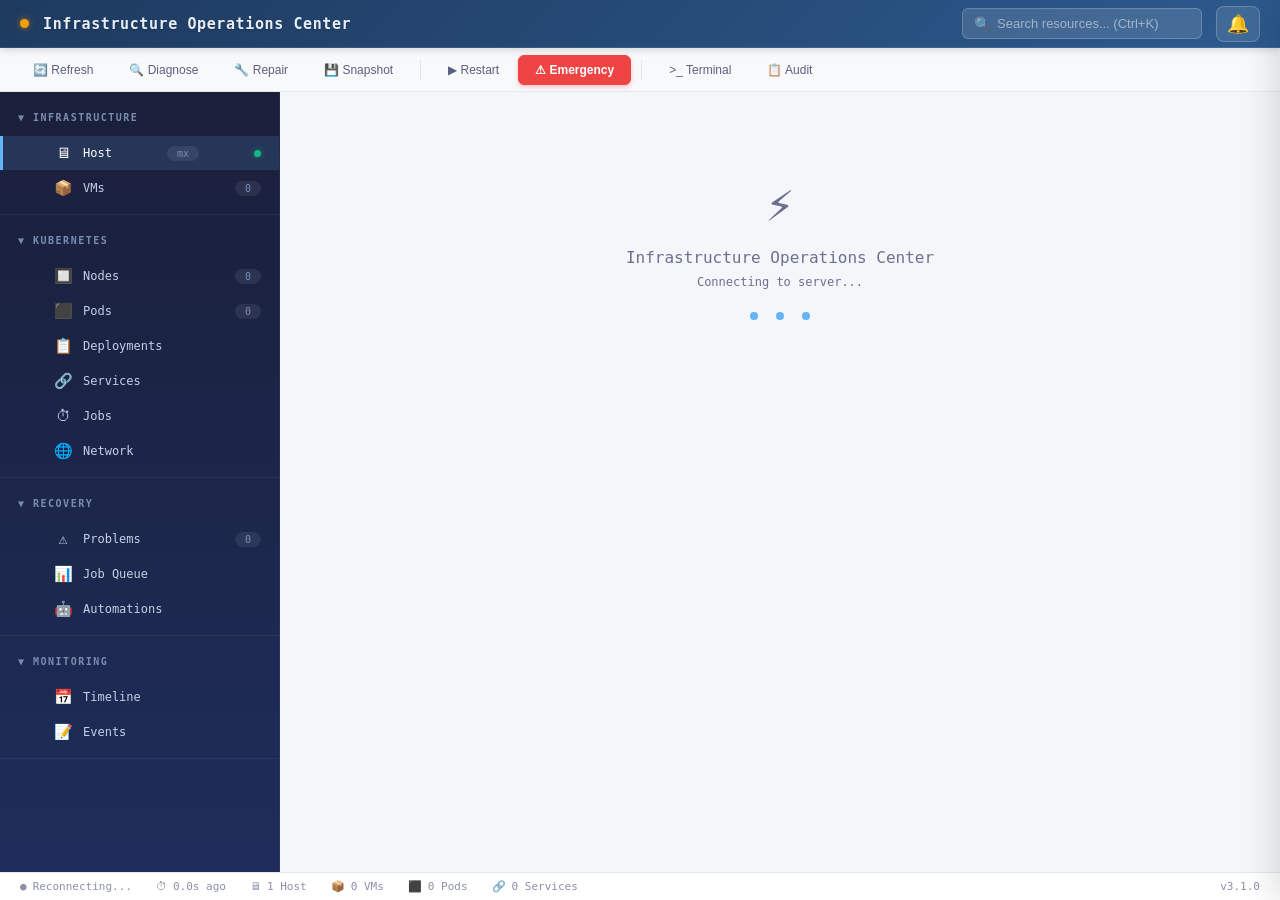
==== commit 0d66851a: "update to CSS styling and increased refresh timeout  final" ====
--- a/web/static/index.html
+++ b/web/static/index.html
@@ -6,25 +6,30 @@
     <title>Infrastructure Operations Center</title>
     <style>
     :root {
-        /* Sidebar (keeps blue) */
-        --sidebar-bg: #1a1a5e;
-        --sidebar-hover: #252578;
-        --sidebar-active: #2d2d8a;
-        --sidebar-text: #b8b8e8;
-        --sidebar-text-muted: #7a7ab8;
+        /* Header (silver-blue gradient) */
+        --header-bg: linear-gradient(135deg, #1e3a5f, #2d5a8e);
+        --header-text: #e8edf5;
+        --header-accent: #7eb8f4;
+        
+        /* Sidebar (rich blue with subtle gradient) */
+        --sidebar-bg: linear-gradient(180deg, #1a1f3a, #1e2d5a);
+        --sidebar-hover: rgba(255,255,255,0.08);
+        --sidebar-active: rgba(100, 181, 246, 0.15);
+        --sidebar-text: #c5d0e6;
+        --sidebar-text-muted: #7a8db0;
         --sidebar-accent: #64b5f6;
-        --sidebar-border: #2a2a6e;
-        
-        /* Content area (white background) */
-        --content-bg: #f8f9fa;
+        --sidebar-border: rgba(255,255,255,0.06);
+        
+        /* Content area (clean white) */
+        --content-bg: #f4f6f9;
         --card-bg: #ffffff;
-        --card-border: #e0e0e0;
-        --card-shadow: 0 1px 3px rgba(0,0,0,0.08);
-        
-        /* Text colors for white background */
-        --text-primary: #1a1a2e;
-        --text-secondary: #555770;
-        --text-muted: #8888a0;
+        --card-border: #e2e6ed;
+        --card-shadow: 0 1px 3px rgba(0,0,0,0.06), 0 1px 2px rgba(0,0,0,0.04);
+        
+        /* Text colors */
+        --text-primary: #1a1f36;
+        --text-secondary: #5a6080;
+        --text-muted: #8a90a8;
         
         /* Accent colors */
         --accent: #3b6df0;
@@ -33,6 +38,9 @@
         --warning: #f59e0b;
         --error: #ef4444;
         --info: #3b82f6;
+        
+        /* Action bar */
+        --actionbar-bg: #f8f9fb;
         
         /* Layout */
         --sidebar-width: 280px;
@@ -54,76 +62,79 @@
         flex-direction: column;
     }
     
-    /* ============ HEADER ============ */
+    /* ============ HEADER (BLUE/SILVER) ============ */
     .header {
-        background: var(--card-bg);
+        background: var(--header-bg);
         height: var(--header-height);
-        padding: 0 16px;
+        padding: 0 20px;
         display: flex;
         align-items: center;
         justify-content: space-between;
-        border-bottom: 1px solid var(--card-border);
-        box-shadow: var(--card-shadow);
+        border-bottom: 1px solid rgba(255,255,255,0.1);
+        box-shadow: 0 2px 8px rgba(0,0,0,0.15);
         flex-shrink: 0;
         z-index: 100;
     }
     .header-left {
         display: flex;
         align-items: center;
-        gap: 12px;
+        gap: 14px;
     }
     .header-left h1 {
         font-size: 15px;
         font-weight: 600;
-        color: var(--text-primary);
-        letter-spacing: 0.5px;
+        color: var(--header-text);
+        letter-spacing: 0.6px;
+        text-shadow: 0 1px 2px rgba(0,0,0,0.2);
     }
     .status-dot {
-        width: 8px;
-        height: 8px;
+        width: 9px;
+        height: 9px;
         background: var(--success);
         border-radius: 50%;
         display: inline-block;
         animation: pulse 2s infinite;
+        box-shadow: 0 0 6px rgba(16, 185, 129, 0.6);
     }
     @keyframes pulse {
-        0%, 100% { opacity: 1; }
-        50% { opacity: 0.5; }
-    }
-    .status-dot.warning { background: var(--warning); }
-    .status-dot.error { background: var(--error); }
+        0%, 100% { opacity: 1; transform: scale(1); }
+        50% { opacity: 0.6; transform: scale(1.3); }
+    }
+    .status-dot.warning { background: var(--warning); box-shadow: 0 0 6px rgba(245, 158, 11, 0.6); }
+    .status-dot.error { background: var(--error); box-shadow: 0 0 6px rgba(239, 68, 68, 0.6); }
     
     .header-right {
         display: flex;
         align-items: center;
-        gap: 12px;
-    }
-    
-    /* Search */
+        gap: 14px;
+    }
+    
+    /* Search in header */
     .search-container { position: relative; }
     .search-input {
-        background: var(--content-bg);
-        border: 1px solid var(--card-border);
-        color: var(--text-primary);
-        padding: 6px 12px 6px 32px;
+        background: rgba(255,255,255,0.12);
+        border: 1px solid rgba(255,255,255,0.2);
+        color: var(--header-text);
+        padding: 7px 14px 7px 34px;
         border-radius: 6px;
         font-size: 13px;
         width: 240px;
-        transition: all 0.2s;
+        transition: all 0.25s;
     }
     .search-input:focus {
         outline: none;
-        border-color: var(--accent);
+        border-color: rgba(255,255,255,0.5);
         width: 320px;
-        box-shadow: 0 0 0 3px rgba(59, 109, 240, 0.1);
-    }
-    .search-input::placeholder { color: var(--text-muted); }
+        background: rgba(255,255,255,0.18);
+        box-shadow: 0 0 0 3px rgba(255,255,255,0.08);
+    }
+    .search-input::placeholder { color: rgba(255,255,255,0.5); }
     .search-icon {
         position: absolute;
-        left: 10px;
+        left: 12px;
         top: 50%;
         transform: translateY(-50%);
-        color: var(--text-muted);
+        color: rgba(255,255,255,0.6);
         font-size: 14px;
         pointer-events: none;
     }
@@ -134,68 +145,72 @@
         right: 0;
         background: var(--card-bg);
         border: 1px solid var(--card-border);
-        border-radius: 6px;
-        margin-top: 4px;
-        max-height: 300px;
+        border-radius: 8px;
+        margin-top: 6px;
+        max-height: 320px;
         overflow-y: auto;
         display: none;
         z-index: 1000;
-        box-shadow: 0 4px 12px rgba(0,0,0,0.1);
+        box-shadow: 0 8px 24px rgba(0,0,0,0.15);
     }
     .search-results.show { display: block; }
     .search-result-item {
-        padding: 10px 14px;
+        padding: 10px 16px;
         cursor: pointer;
         font-size: 13px;
-        border-bottom: 1px solid var(--card-border);
+        border-bottom: 1px solid #f0f0f5;
         display: flex;
         justify-content: space-between;
         align-items: center;
         transition: background 0.15s;
     }
-    .search-result-item:hover { background: var(--content-bg); }
+    .search-result-item:hover { background: #f5f7ff; }
     .search-result-item .type-badge {
         font-size: 10px;
-        padding: 2px 8px;
+        padding: 3px 10px;
         border-radius: 10px;
         background: #e8edff;
         color: var(--accent);
         text-transform: uppercase;
-        font-weight: 500;
+        font-weight: 600;
     }
     
     /* Alert bell */
     .alert-bell {
         position: relative;
-        background: none;
-        border: none;
-        color: var(--text-secondary);
+        background: rgba(255,255,255,0.1);
+        border: 1px solid rgba(255,255,255,0.2);
+        color: var(--header-text);
         font-size: 18px;
         cursor: pointer;
-        padding: 4px 8px;
-        border-radius: 6px;
-        transition: all 0.15s;
-    }
-    .alert-bell:hover { background: var(--content-bg); color: var(--text-primary); }
+        padding: 6px 10px;
+        border-radius: 8px;
+        transition: all 0.2s;
+    }
+    .alert-bell:hover { 
+        background: rgba(255,255,255,0.2); 
+        border-color: rgba(255,255,255,0.4);
+    }
     .alert-count {
         position: absolute;
-        top: -2px;
-        right: 0;
+        top: -4px;
+        right: -4px;
         background: var(--error);
         color: white;
         font-size: 10px;
-        width: 16px;
-        height: 16px;
+        width: 18px;
+        height: 18px;
         border-radius: 50%;
         display: flex;
         align-items: center;
         justify-content: center;
         font-weight: bold;
+        border: 2px solid #1e3a5f;
     }
     
     /* ============ ACTION BAR ============ */
     .action-bar {
-        background: var(--card-bg);
+        background: var(--actionbar-bg);
         height: var(--actionbar-height);
         padding: 0 16px;
         display: flex;
@@ -206,26 +221,27 @@
         overflow-x: auto;
     }
     .action-bar-btn {
-        padding: 6px 14px;
+        padding: 7px 16px;
         border: 1px solid transparent;
         background: transparent;
         color: var(--text-secondary);
         border-radius: 6px;
         cursor: pointer;
         font-size: 12px;
+        font-weight: 500;
         transition: all 0.15s;
         white-space: nowrap;
     }
     .action-bar-btn:hover {
-        background: var(--content-bg);
+        background: #eef1f7;
         color: var(--text-primary);
-        border-color: var(--card-border);
     }
     .action-bar-btn.emergency {
         background: var(--error);
         color: white;
         border-color: var(--error);
-        font-weight: bold;
+        font-weight: 600;
+        box-shadow: 0 2px 4px rgba(239, 68, 68, 0.3);
     }
     .action-bar-btn.emergency:hover {
         background: #dc2626;
@@ -234,7 +250,7 @@
         width: 1px;
         height: 20px;
         background: var(--card-border);
-        margin: 0 6px;
+        margin: 0 8px;
         flex-shrink: 0;
     }
     
@@ -245,7 +261,7 @@
         overflow: hidden;
     }
     
-    /* ============ SIDEBAR (BLUE) ============ */
+    /* ============ SIDEBAR (RICH BLUE) ============ */
     .sidebar {
         width: var(--sidebar-width);
         background: var(--sidebar-bg);
@@ -254,75 +270,78 @@
         flex-shrink: 0;
         display: flex;
         flex-direction: column;
+        box-shadow: 2px 0 12px rgba(0,0,0,0.1);
     }
     .sidebar-section {
-        padding: 6px 0;
+        padding: 8px 0;
         border-bottom: 1px solid var(--sidebar-border);
     }
     .sidebar-section-header {
-        padding: 10px 16px;
-        font-size: 11px;
+        padding: 12px 18px;
+        font-size: 10px;
         text-transform: uppercase;
         color: var(--sidebar-text-muted);
-        font-weight: 600;
-        letter-spacing: 1.2px;
+        font-weight: 700;
+        letter-spacing: 1.5px;
         display: flex;
         align-items: center;
-        gap: 6px;
+        gap: 8px;
         cursor: pointer;
-        transition: color 0.15s;
+        transition: color 0.2s;
     }
     .sidebar-section-header:hover { color: var(--sidebar-text); }
     .sidebar-tree { list-style: none; }
     .tree-item {
-        padding: 7px 16px 7px 24px;
+        padding: 8px 18px 8px 26px;
         font-size: 13px;
         cursor: pointer;
         color: var(--sidebar-text);
         display: flex;
         align-items: center;
-        gap: 8px;
-        transition: all 0.15s;
-        border-radius: 0;
-        border-left: 2px solid transparent;
+        gap: 10px;
+        transition: all 0.2s;
+        border-left: 3px solid transparent;
+        margin: 1px 0;
     }
     .tree-item:hover { 
         background: var(--sidebar-hover); 
         color: #ffffff;
+        border-left-color: rgba(100, 181, 246, 0.4);
     }
     .tree-item.active { 
         background: var(--sidebar-active); 
         color: #ffffff; 
-        border-left: 2px solid var(--sidebar-accent);
+        border-left: 3px solid var(--sidebar-accent);
         font-weight: 500;
     }
-    .tree-item .tree-icon { font-size: 14px; width: 18px; text-align: center; }
+    .tree-item .tree-icon { font-size: 15px; width: 20px; text-align: center; }
     .tree-item .tree-count { 
         margin-left: auto; 
-        font-size: 11px; 
+        font-size: 10px; 
         color: var(--sidebar-text-muted);
-        background: rgba(255,255,255,0.1);
-        padding: 1px 8px;
-        border-radius: 10px;
+        background: rgba(255,255,255,0.08);
+        padding: 2px 10px;
+        border-radius: 12px;
+        font-weight: 500;
     }
     .tree-item .tree-status {
-        width: 6px;
-        height: 6px;
+        width: 7px;
+        height: 7px;
         border-radius: 50%;
         margin-left: auto;
     }
-    .tree-status.ok { background: var(--success); box-shadow: 0 0 4px rgba(16, 185, 129, 0.5); }
-    .tree-status.warn { background: var(--warning); box-shadow: 0 0 4px rgba(245, 158, 11, 0.5); }
-    .tree-status.err { background: var(--error); box-shadow: 0 0 4px rgba(239, 68, 68, 0.5); }
+    .tree-status.ok { background: var(--success); box-shadow: 0 0 6px rgba(16, 185, 129, 0.5); }
+    .tree-status.warn { background: var(--warning); box-shadow: 0 0 6px rgba(245, 158, 11, 0.5); }
+    .tree-status.err { background: var(--error); box-shadow: 0 0 6px rgba(239, 68, 68, 0.5); }
     
     .tree-children { list-style: none; }
-    .tree-children .tree-item { padding-left: 48px; font-size: 12px; }
+    .tree-children .tree-item { padding-left: 50px; font-size: 12px; }
     
     /* ============ CONTENT AREA (WHITE) ============ */
     .content-area {
         flex: 1;
         overflow-y: auto;
-        padding: 20px;
+        padding: 24px;
         background: var(--content-bg);
     }
     
@@ -330,98 +349,99 @@
     .cards-grid {
         display: grid;
         grid-template-columns: repeat(auto-fill, minmax(200px, 1fr));
-        gap: 14px;
-        margin-bottom: 20px;
+        gap: 16px;
+        margin-bottom: 24px;
     }
     .card {
         background: var(--card-bg);
         border: 1px solid var(--card-border);
-        border-radius: 8px;
-        padding: 16px;
+        border-radius: 10px;
+        padding: 18px;
         box-shadow: var(--card-shadow);
-        transition: box-shadow 0.2s;
+        transition: all 0.2s;
     }
     .card:hover {
-        box-shadow: 0 2px 8px rgba(0,0,0,0.12);
+        box-shadow: 0 4px 12px rgba(0,0,0,0.1);
+        transform: translateY(-1px);
     }
     .card-label {
         font-size: 10px;
         text-transform: uppercase;
         color: var(--text-muted);
-        margin-bottom: 8px;
+        margin-bottom: 10px;
         letter-spacing: 0.8px;
-        font-weight: 600;
+        font-weight: 700;
     }
     .card-value {
-        font-size: 26px;
+        font-size: 28px;
         font-weight: 700;
         color: var(--text-primary);
     }
     .card-detail {
         font-size: 11px;
         color: var(--text-secondary);
-        margin-top: 4px;
+        margin-top: 6px;
     }
     
     /* Panels */
     .panel {
         background: var(--card-bg);
         border: 1px solid var(--card-border);
-        border-radius: 8px;
-        margin-bottom: 14px;
+        border-radius: 10px;
+        margin-bottom: 16px;
         overflow: hidden;
         box-shadow: var(--card-shadow);
     }
     .panel-header {
-        padding: 12px 16px;
+        padding: 14px 20px;
         font-size: 12px;
         font-weight: 600;
         color: var(--text-primary);
         text-transform: uppercase;
-        letter-spacing: 0.5px;
+        letter-spacing: 0.6px;
         border-bottom: 1px solid var(--card-border);
         display: flex;
         align-items: center;
         justify-content: space-between;
-        background: #fafbfc;
+        background: #fafbfd;
     }
     .panel-body {
-        padding: 16px;
+        padding: 18px;
     }
     
     /* Tables */
     .data-table {
         width: 100%;
         border-collapse: collapse;
-        font-size: 12px;
+        font-size: 13px;
     }
     .data-table th {
         text-align: left;
-        padding: 10px 14px;
+        padding: 12px 16px;
         color: var(--text-muted);
         font-weight: 600;
         text-transform: uppercase;
         font-size: 10px;
-        letter-spacing: 0.5px;
-        border-bottom: 2px solid var(--card-border);
-        background: #fafbfc;
+        letter-spacing: 0.6px;
+        border-bottom: 2px solid #e8ecf2;
+        background: #fafbfd;
     }
     .data-table td {
-        padding: 10px 14px;
-        border-bottom: 1px solid #f0f0f0;
+        padding: 11px 16px;
+        border-bottom: 1px solid #f0f2f5;
         color: var(--text-secondary);
     }
     .data-table tr:hover td { background: #f5f7ff; cursor: pointer; }
-    .data-table tr.selected td { background: rgba(59, 109, 240, 0.06); }
+    .data-table tr.selected td { background: rgba(59, 109, 240, 0.05); }
     
     /* Status badges */
     .badge {
-        padding: 3px 10px;
+        padding: 3px 12px;
         border-radius: 12px;
         font-size: 10px;
         font-weight: 600;
         text-transform: uppercase;
-        letter-spacing: 0.3px;
+        letter-spacing: 0.4px;
     }
     .badge-success { background: #d1fae5; color: #065f46; }
     .badge-warning { background: #fef3c7; color: #92400e; }
@@ -432,41 +452,41 @@
     .sparkline {
         display: flex;
         align-items: flex-end;
-        gap: 1px;
-        height: 30px;
-        margin-top: 6px;
+        gap: 2px;
+        height: 32px;
+        margin-top: 8px;
     }
     .sparkline-bar {
         flex: 1;
         background: var(--accent);
-        border-radius: 1px 1px 0 0;
+        border-radius: 2px 2px 0 0;
         min-height: 2px;
-        opacity: 0.6;
+        opacity: 0.55;
         transition: height 0.3s;
     }
     
     /* Timeline */
     .timeline-item {
         display: flex;
-        gap: 12px;
-        padding: 10px 0;
-        border-bottom: 1px solid #f0f0f0;
-        font-size: 12px;
+        gap: 14px;
+        padding: 12px 0;
+        border-bottom: 1px solid #f0f2f5;
+        font-size: 13px;
     }
     .timeline-time {
         color: var(--text-muted);
         font-size: 11px;
         white-space: nowrap;
-        min-width: 45px;
+        min-width: 50px;
     }
     .timeline-icon {
-        width: 22px;
-        height: 22px;
+        width: 24px;
+        height: 24px;
         border-radius: 50%;
         display: flex;
         align-items: center;
         justify-content: center;
-        font-size: 10px;
+        font-size: 11px;
         flex-shrink: 0;
         font-weight: bold;
     }
@@ -481,11 +501,12 @@
         left: 0;
         width: 100%;
         height: 100%;
-        background: rgba(0,0,0,0.5);
+        background: rgba(15, 20, 40, 0.6);
+        backdrop-filter: blur(2px);
         z-index: 200;
         opacity: 0;
         pointer-events: none;
-        transition: opacity 0.25s;
+        transition: opacity 0.3s;
     }
     .drawer-overlay.open { opacity: 1; pointer-events: all; }
     .drawer {
@@ -498,55 +519,55 @@
         border-left: 1px solid var(--card-border);
         z-index: 201;
         transform: translateX(100%);
-        transition: transform 0.25s cubic-bezier(0.4, 0, 0.2, 1);
+        transition: transform 0.3s cubic-bezier(0.4, 0, 0.2, 1);
         display: flex;
         flex-direction: column;
-        box-shadow: -4px 0 20px rgba(0,0,0,0.1);
+        box-shadow: -8px 0 30px rgba(0,0,0,0.12);
     }
     .drawer.open { transform: translateX(0); }
     .drawer-header {
-        padding: 18px 20px;
+        padding: 20px 24px;
         border-bottom: 1px solid var(--card-border);
         display: flex;
         justify-content: space-between;
         align-items: center;
     }
-    .drawer-header h3 { font-size: 15px; color: var(--text-primary); font-weight: 600; }
+    .drawer-header h3 { font-size: 16px; color: var(--text-primary); font-weight: 600; }
     .drawer-close {
         background: none;
         border: none;
         color: var(--text-muted);
-        font-size: 22px;
+        font-size: 24px;
         cursor: pointer;
-        padding: 4px 8px;
-        border-radius: 4px;
-        transition: all 0.15s;
+        padding: 4px 10px;
+        border-radius: 6px;
+        transition: all 0.2s;
     }
     .drawer-close:hover { color: var(--text-primary); background: var(--content-bg); }
-    .drawer-body { flex: 1; overflow-y: auto; padding: 20px; }
+    .drawer-body { flex: 1; overflow-y: auto; padding: 24px; }
     .drawer-actions {
-        padding: 14px 20px;
+        padding: 16px 24px;
         border-top: 1px solid var(--card-border);
         display: flex;
         flex-wrap: wrap;
-        gap: 8px;
+        gap: 10px;
     }
     
     /* Buttons */
     .btn {
-        padding: 7px 16px;
+        padding: 8px 18px;
         border: 1px solid var(--card-border);
         background: var(--card-bg);
         color: var(--text-primary);
-        border-radius: 6px;
+        border-radius: 8px;
         cursor: pointer;
         font-size: 12px;
         font-weight: 500;
-        transition: all 0.15s;
-    }
-    .btn:hover { background: var(--content-bg); border-color: #c0c0c0; }
-    .btn-primary { background: var(--accent); border-color: var(--accent); color: white; }
-    .btn-primary:hover { background: #2563eb; border-color: #2563eb; }
+        transition: all 0.2s;
+    }
+    .btn:hover { background: #f0f2f7; border-color: #c8cdd8; }
+    .btn-primary { background: var(--accent); border-color: var(--accent); color: white; box-shadow: 0 2px 6px rgba(59, 109, 240, 0.25); }
+    .btn-primary:hover { background: #2563eb; border-color: #2563eb; box-shadow: 0 4px 10px rgba(59, 109, 240, 0.35); }
     .btn-danger { background: var(--error); border-color: var(--error); color: white; }
     .btn-danger:hover { background: #dc2626; border-color: #dc2626; }
     .btn-success { background: var(--success); border-color: var(--success); color: white; }
@@ -558,10 +579,10 @@
     .status-bar {
         background: var(--card-bg);
         height: var(--statusbar-height);
-        padding: 0 16px;
+        padding: 0 20px;
         display: flex;
         align-items: center;
-        gap: 20px;
+        gap: 24px;
         font-size: 11px;
         color: var(--text-muted);
         border-top: 1px solid var(--card-border);
@@ -571,31 +592,33 @@
     .status-bar-item {
         display: flex;
         align-items: center;
-        gap: 5px;
+        gap: 6px;
         white-space: nowrap;
     }
     
     /* Job items */
     .job-item {
-        padding: 12px 16px;
+        padding: 14px 18px;
         border: 1px solid var(--card-border);
-        border-radius: 8px;
-        margin-bottom: 10px;
-        font-size: 12px;
+        border-radius: 10px;
+        margin-bottom: 12px;
+        font-size: 13px;
         background: var(--card-bg);
-    }
+        transition: box-shadow 0.2s;
+    }
+    .job-item:hover { box-shadow: var(--card-shadow); }
     .job-progress {
         height: 4px;
         background: #e5e7eb;
-        border-radius: 2px;
-        margin-top: 8px;
+        border-radius: 3px;
+        margin-top: 10px;
         overflow: hidden;
     }
     .job-progress-fill {
         height: 100%;
         background: var(--accent);
-        border-radius: 2px;
-        transition: width 0.3s;
+        border-radius: 3px;
+        transition: width 0.4s ease;
     }
     
     /* Alerts dropdown */
@@ -605,64 +628,69 @@
         right: 0;
         background: var(--card-bg);
         border: 1px solid var(--card-border);
-        border-radius: 8px;
-        width: 380px;
-        max-height: 420px;
+        border-radius: 10px;
+        width: 400px;
+        max-height: 450px;
         overflow-y: auto;
         display: none;
         z-index: 300;
-        margin-top: 6px;
-        box-shadow: 0 8px 24px rgba(0,0,0,0.12);
+        margin-top: 8px;
+        box-shadow: 0 12px 32px rgba(0,0,0,0.15);
     }
     .alerts-dropdown.show { display: block; }
     .alert-item {
-        padding: 12px 16px;
-        border-bottom: 1px solid #f0f0f0;
-        font-size: 12px;
+        padding: 14px 18px;
+        border-bottom: 1px solid #f0f2f5;
+        font-size: 13px;
         cursor: pointer;
-        transition: background 0.15s;
-    }
-    .alert-item:hover { background: var(--content-bg); }
+        transition: background 0.2s;
+    }
+    .alert-item:hover { background: #f8f9fd; }
     
     /* Multi-select bar */
     .multiselect-bar {
         background: var(--accent);
         color: white;
-        padding: 10px 20px;
+        padding: 10px 24px;
         display: none;
         align-items: center;
-        gap: 14px;
+        gap: 16px;
         font-size: 13px;
         font-weight: 500;
+        box-shadow: 0 2px 8px rgba(59, 109, 240, 0.3);
     }
     .multiselect-bar.show { display: flex; }
-    .multiselect-bar .btn { background: rgba(255,255,255,0.2); border-color: rgba(255,255,255,0.3); color: white; }
-    .multiselect-bar .btn:hover { background: rgba(255,255,255,0.3); }
+    .multiselect-bar .btn { 
+        background: rgba(255,255,255,0.2); 
+        border-color: rgba(255,255,255,0.3); 
+        color: white; 
+    }
+    .multiselect-bar .btn:hover { background: rgba(255,255,255,0.35); }
     
     /* Terminal */
     .terminal {
-        background: #1a1a2e;
-        color: #10b981;
+        background: #0d1117;
+        color: #58a6ff;
         font-family: 'SF Mono', Consolas, 'Courier New', monospace;
-        padding: 14px;
-        border-radius: 8px;
+        padding: 16px;
+        border-radius: 10px;
         height: 300px;
         overflow-y: auto;
-        font-size: 12px;
+        font-size: 13px;
         line-height: 1.6;
     }
     .terminal-line { white-space: pre-wrap; }
-    .terminal-prompt { color: #64b5f6; }
+    .terminal-prompt { color: #79c0ff; font-weight: 600; }
     
     /* Tabs */
     .tabs {
         display: flex;
         gap: 0;
         border-bottom: 2px solid var(--card-border);
-        margin-bottom: 16px;
+        margin-bottom: 20px;
     }
     .tab {
-        padding: 10px 18px;
+        padding: 12px 22px;
         background: none;
         border: none;
         color: var(--text-secondary);
@@ -676,30 +704,30 @@
     .tab:hover { color: var(--text-primary); }
     .tab.active { color: var(--accent); border-bottom-color: var(--accent); }
     
-    /* Scrollbar */
-    ::-webkit-scrollbar { width: 6px; height: 6px; }
-    ::-webkit-scrollbar-track { background: transparent; }
-    ::-webkit-scrollbar-thumb { background: #d0d0d0; border-radius: 3px; }
-    ::-webkit-scrollbar-thumb:hover { background: #b0b0b0; }
-    
-    /* Sidebar scrollbar (darker for blue bg) */
-    .sidebar::-webkit-scrollbar-track { background: transparent; }
-    .sidebar::-webkit-scrollbar-thumb { background: rgba(255,255,255,0.15); border-radius: 3px; }
-    .sidebar::-webkit-scrollbar-thumb:hover { background: rgba(255,255,255,0.25); }
-    
     /* Health banner */
     .health-banner {
         background: linear-gradient(135deg, #ecfdf5, #d1fae5);
         border: 1px solid #a7f3d0;
-        padding: 20px 24px;
-        border-radius: 8px;
-        margin-bottom: 20px;
+        padding: 22px 28px;
+        border-radius: 12px;
+        margin-bottom: 24px;
     }
     .health-banner h2 {
         color: #065f46;
         font-size: 18px;
-        margin-bottom: 16px;
-    }
+        margin-bottom: 18px;
+    }
+    
+    /* Scrollbar */
+    ::-webkit-scrollbar { width: 6px; height: 6px; }
+    ::-webkit-scrollbar-track { background: transparent; }
+    ::-webkit-scrollbar-thumb { background: #d4d8e0; border-radius: 4px; }
+    ::-webkit-scrollbar-thumb:hover { background: #b8bdc8; }
+    
+    /* Sidebar scrollbar */
+    .sidebar::-webkit-scrollbar-track { background: transparent; }
+    .sidebar::-webkit-scrollbar-thumb { background: rgba(255,255,255,0.12); border-radius: 4px; }
+    .sidebar::-webkit-scrollbar-thumb:hover { background: rgba(255,255,255,0.22); }
 </style>
 </head>
 <body>
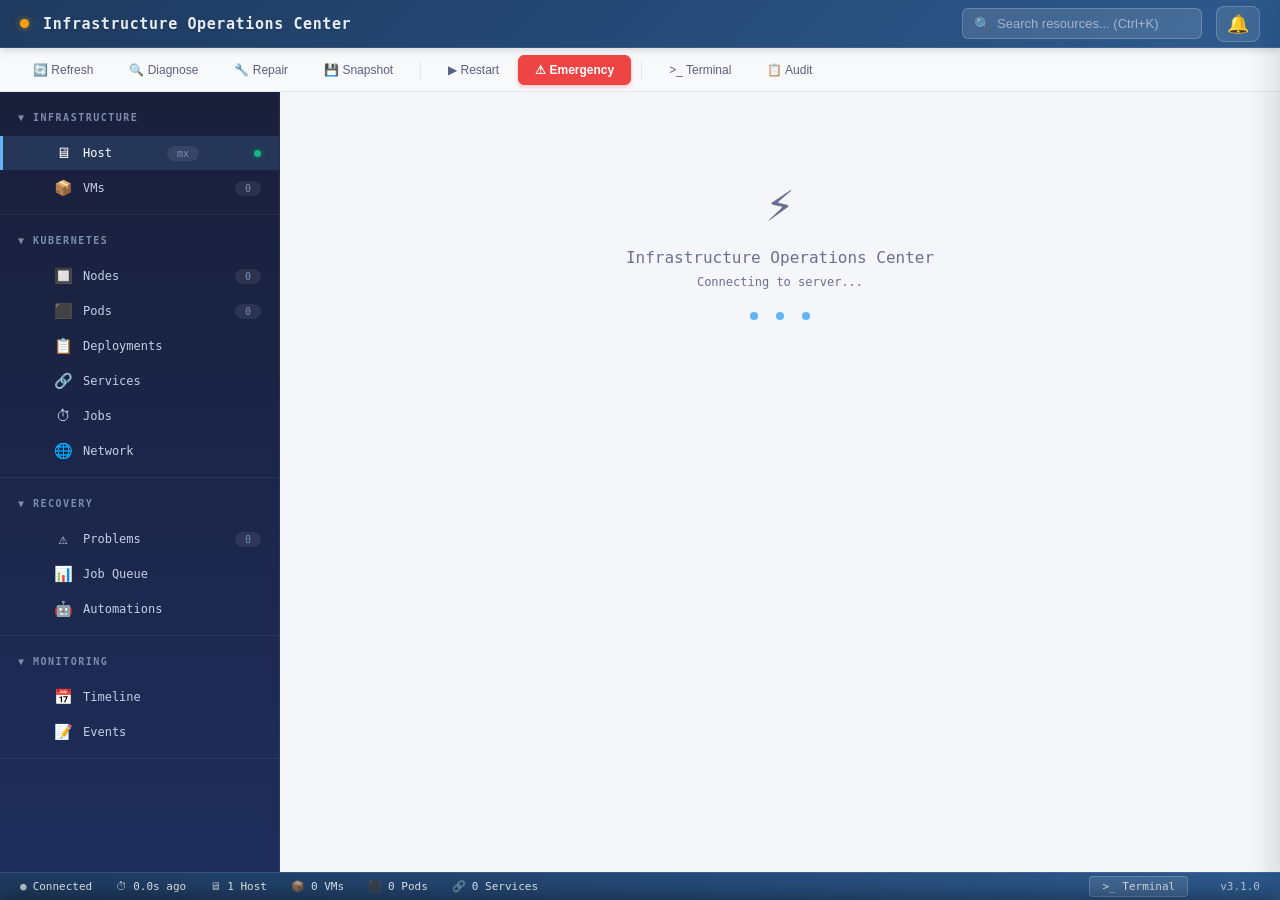
==== commit 147bf21f: "update to CSS styling and increased refresh timeout  finalized" ====
--- a/web/static/index.html
+++ b/web/static/index.html
@@ -575,17 +575,17 @@
     .btn-warning { background: var(--warning); border-color: var(--warning); color: white; }
     .btn-warning:hover { background: #d97706; border-color: #d97706; }
     
-    /* Status Bar */
+    /* ============ STATUS BAR (BLUE - matches header) ============ */
     .status-bar {
-        background: var(--card-bg);
+        background: var(--header-bg);
         height: var(--statusbar-height);
         padding: 0 20px;
         display: flex;
         align-items: center;
         gap: 24px;
         font-size: 11px;
-        color: var(--text-muted);
-        border-top: 1px solid var(--card-border);
+        color: rgba(255,255,255,0.7);
+        border-top: 1px solid rgba(255,255,255,0.1);
         flex-shrink: 0;
         overflow-x: auto;
     }
@@ -594,6 +594,33 @@
         align-items: center;
         gap: 6px;
         white-space: nowrap;
+        color: rgba(255,255,255,0.7);
+    }
+    .status-bar-item span {
+        color: rgba(255,255,255,0.9);
+    }
+    
+    /* Terminal toggle button in status bar */
+    .terminal-toggle-btn {
+        background: rgba(255,255,255,0.1);
+        border: 1px solid rgba(255,255,255,0.2);
+        color: rgba(255,255,255,0.8);
+        padding: 3px 12px;
+        border-radius: 4px;
+        cursor: pointer;
+        font-size: 11px;
+        font-family: 'SF Mono', Consolas, monospace;
+        transition: all 0.15s;
+        margin-left: auto;
+    }
+    .terminal-toggle-btn:hover {
+        background: rgba(255,255,255,0.2);
+        color: white;
+    }
+    .terminal-toggle-btn.active {
+        background: rgba(59, 109, 240, 0.4);
+        border-color: rgba(59, 109, 240, 0.6);
+        color: white;
     }
     
     /* Job items */
@@ -667,21 +694,6 @@
     }
     .multiselect-bar .btn:hover { background: rgba(255,255,255,0.35); }
     
-    /* Terminal */
-    .terminal {
-        background: #0d1117;
-        color: #58a6ff;
-        font-family: 'SF Mono', Consolas, 'Courier New', monospace;
-        padding: 16px;
-        border-radius: 10px;
-        height: 300px;
-        overflow-y: auto;
-        font-size: 13px;
-        line-height: 1.6;
-    }
-    .terminal-line { white-space: pre-wrap; }
-    .terminal-prompt { color: #79c0ff; font-weight: 600; }
-    
     /* Tabs */
     .tabs {
         display: flex;
@@ -716,6 +728,117 @@
         color: #065f46;
         font-size: 18px;
         margin-bottom: 18px;
+    }
+    
+    /* ============ TERMINAL PANEL (Azure Cloud Shell style) ============ */
+    .terminal-panel {
+        position: fixed;
+        bottom: 0;
+        left: 0;
+        right: 0;
+        height: 40%;
+        min-height: 250px;
+        background: #0d1117;
+        border-top: 2px solid #30363d;
+        z-index: 500;
+        transform: translateY(100%);
+        transition: transform 0.3s cubic-bezier(0.4, 0, 0.2, 1);
+        display: flex;
+        flex-direction: column;
+        box-shadow: 0 -4px 20px rgba(0,0,0,0.4);
+    }
+    .terminal-panel.open {
+        transform: translateY(0);
+    }
+    .terminal-panel-header {
+        display: flex;
+        align-items: center;
+        justify-content: space-between;
+        padding: 8px 16px;
+        background: #161b22;
+        border-bottom: 1px solid #30363d;
+        flex-shrink: 0;
+    }
+    .terminal-panel-header .terminal-title {
+        font-size: 12px;
+        color: #8b949e;
+        font-weight: 600;
+        display: flex;
+        align-items: center;
+        gap: 8px;
+    }
+    .terminal-panel-header .terminal-title .dot {
+        width: 8px;
+        height: 8px;
+        border-radius: 50%;
+        background: #3fb950;
+    }
+    .terminal-panel-header .terminal-actions {
+        display: flex;
+        gap: 4px;
+    }
+    .terminal-panel-header .terminal-actions button {
+        background: none;
+        border: none;
+        color: #8b949e;
+        cursor: pointer;
+        padding: 4px 10px;
+        border-radius: 4px;
+        font-size: 12px;
+        transition: all 0.15s;
+    }
+    .terminal-panel-header .terminal-actions button:hover {
+        background: #21262d;
+        color: #c9d1d9;
+    }
+    .terminal-body {
+        flex: 1;
+        overflow-y: auto;
+        padding: 12px 16px;
+        font-family: 'SF Mono', 'Cascadia Code', 'Fira Code', Consolas, 'Courier New', monospace;
+        font-size: 13px;
+        line-height: 1.5;
+        color: #c9d1d9;
+        background: #0d1117;
+    }
+    .terminal-output-line {
+        white-space: pre-wrap;
+        word-break: break-all;
+        padding: 1px 0;
+    }
+    .terminal-output-line.info { color: #8b949e; }
+    .terminal-output-line.success { color: #3fb950; }
+    .terminal-output-line.error { color: #f85149; }
+    .terminal-output-line.warning { color: #d29922; }
+    .terminal-output-line.command { color: #58a6ff; }
+    .terminal-input-line {
+        display: flex;
+        align-items: center;
+        padding: 8px 16px;
+        background: #0d1117;
+        border-top: 1px solid #21262d;
+        flex-shrink: 0;
+    }
+    .terminal-prompt-symbol {
+        color: #3fb950;
+        font-weight: bold;
+        margin-right: 8px;
+        font-family: 'SF Mono', 'Cascadia Code', monospace;
+        font-size: 13px;
+        white-space: nowrap;
+    }
+    .terminal-input {
+        flex: 1;
+        background: transparent;
+        border: none;
+        color: #c9d1d9;
+        font-family: 'SF Mono', 'Cascadia Code', 'Fira Code', Consolas, 'Courier New', monospace;
+        font-size: 13px;
+        outline: none;
+        caret-color: #58a6ff;
+    }
+    .terminal-input::placeholder {
+        color: #484f58;
     }
     
     /* Scrollbar */
@@ -857,41 +980,42 @@
         <div class="drawer-actions" id="drawer-actions"></div>
     </div>
     
-        <!-- TERMINAL - OLD (hidden by default, kept for compatibility) -->
-        <div class="terminal" id="terminal" style="display:none;">
-            <div id="terminal-output-old">
-                <div class="terminal-line"><span class="terminal-prompt">$ </span>Ready</div>
+        <!-- TERMINAL PANEL (slides up from bottom - Azure Cloud Shell style) -->
+        <div class="terminal-panel" id="terminal-panel">
+            <div class="terminal-panel-header">
+                <div class="terminal-title">
+                    <span class="dot"></span>
+                    bash - Infrastructure Operations Center
+                </div>
+                <div class="terminal-actions">
+                    <button onclick="clearTerminal()" title="Clear terminal">Clear</button>
+                    <button onclick="toggleTerminal()" title="Close terminal (Ctrl+`)">✕</button>
+                </div>
+            </div>
+            <div class="terminal-body" id="terminal-output">
+                <div class="terminal-output-line info">╔══════════════════════════════════════════╗</div>
+                <div class="terminal-output-line info">║  Infrastructure Operations Center Shell  ║</div>
+                <div class="terminal-output-line info">║  Type 'help' for available commands      ║</div>
+                <div class="terminal-output-line info">╚══════════════════════════════════════════╝</div>
+                <div class="terminal-output-line" style="color:#8b949e;">$ Connected to mx — Press ↑ for history</div>
+            </div>
+            <div class="terminal-input-line">
+                <span class="terminal-prompt-symbol">$</span>
+                <input type="text" class="terminal-input" id="terminal-input" placeholder="Enter command..." autocomplete="off" spellcheck="false">
             </div>
         </div>
-        
-        <!-- TERMINAL - NEW & IMPROVED -->
-        <div class="terminal-container" id="terminal-container" style="display:none; margin: 12px 16px;">
-            <div style="display:flex;justify-content:space-between;align-items:center;margin-bottom:8px;padding-bottom:4px;border-bottom:1px solid var(--border);">
-                <span style="color:#6a7090;font-size:11px;">>_ Terminal</span>
-                <button onclick="clearTerminal()" style="background:none;border:none;color:#6a7090;cursor:pointer;font-size:11px;">Clear</button>
-            </div>
-            <div id="terminal-output">
-                <div class="terminal-output info">Welcome to Infrastructure Operations Center Terminal</div>
-                <div class="terminal-output" style="color:#6a7090;">Type commands and press Enter</div>
-                <div class="terminal-output" style="color:#6a7090;">Examples: ping 8.8.8.8, kubectl get pods, virsh list</div>
-                <div class="terminal-output" style="color:#6a7090;margin-top:4px;">─────────────────────────────────────────────</div>
-            </div>
-            <div class="terminal-input-line" style="margin-top:8px;">
-                <span class="terminal-prompt">$</span>
-                <input type="text" class="terminal-input" id="terminal-input" placeholder="Enter command..." autofocus>
-            </div>
+
+            <!-- STATUS BAR (blue to match header) -->
+        <div class="status-bar">
+            <span class="status-bar-item">● <span id="sb-connection">Connected</span></span>
+            <span class="status-bar-item">⏱ <span id="sb-last-update">0.0s ago</span></span>
+            <span class="status-bar-item">🖥 <span id="sb-hosts">1 Host</span></span>
+            <span class="status-bar-item">📦 <span id="sb-vms">0 VMs</span></span>
+            <span class="status-bar-item">⬛ <span id="sb-pods">0 Pods</span></span>
+            <span class="status-bar-item">🔗 <span id="sb-services">0 Services</span></span>
+            <button class="terminal-toggle-btn" onclick="toggleTerminal()" title="Toggle Terminal (Ctrl+`)">>_ Terminal</button>
+            <span style="margin-left:8px;">v3.1.0</span>
         </div>
-        
-        <!-- STATUS BAR -->
-        <div class="status-bar">
-        <span class="status-bar-item">● <span id="sb-connection">Connected</span></span>
-        <span class="status-bar-item">⏱ <span id="sb-last-update">0.0s ago</span></span>
-        <span class="status-bar-item">🖥 <span id="sb-hosts">1 Host</span></span>
-        <span class="status-bar-item">📦 <span id="sb-vms">0 VMs</span></span>
-        <span class="status-bar-item">⬛ <span id="sb-pods">0 Pods</span></span>
-        <span class="status-bar-item">🔗 <span id="sb-services">0 Services</span></span>
-        <span style="margin-left:auto;">v3.1.0</span>
-    </div>
 
     <script>
         // ============================================================
@@ -918,40 +1042,53 @@
         // ============================================================
         // WEBSOCKET
         // ============================================================
-        function connectWebSocket() {
-            state.ws = new WebSocket(wsUrl);
-            
-            state.ws.onopen = () => {
-                console.log('WebSocket connected');
-                state.connected = true;
-                document.getElementById('status-dot').className = 'status-dot';
-                document.getElementById('sb-connection').textContent = 'Connected';
+       function connectWebSocket() {
+        state.ws = new WebSocket(wsUrl);
+        
+        state.ws.onopen = () => {
+            console.log('WebSocket connected');
+            state.connected = true;
+            document.getElementById('status-dot').className = 'status-dot';
+            document.getElementById('sb-connection').textContent = 'Connected';
+            // Only refresh if this is the first connection
+            if (!state._initialDataLoaded) {
+                state._initialDataLoaded = true;
                 refreshAll();
-            };
-            
-            state.ws.onmessage = (event) => {
-                try {
-                    const data = JSON.parse(event.data);
-                    handleMessage(data);
-                } catch(e) {
-                    console.error('Parse error:', e);
+            }
+        };
+        
+        state.ws.onmessage = (event) => {
+            try {
+                const data = JSON.parse(event.data);
+                handleMessage(data);
+            } catch(e) {
+                console.error('Parse error:', e);
+            }
+        };
+        
+        state.ws.onclose = () => {
+            console.log('WebSocket disconnected');
+            state.connected = false;
+            document.getElementById('status-dot').className = 'status-dot warning';
+            // Only show reconnecting after a delay (avoid false alarms)
+            setTimeout(() => {
+                if (!state.connected) {
+                    document.getElementById('sb-connection').textContent = 'Reconnecting...';
                 }
-            };
-            
-            state.ws.onclose = () => {
-                console.log('WebSocket disconnected');
-                state.connected = false;
-                document.getElementById('status-dot').className = 'status-dot warning';
-                document.getElementById('sb-connection').textContent = 'Reconnecting...';
-                setTimeout(connectWebSocket, 2000);
-            };
-            
-            state.ws.onerror = (err) => {
-                console.error('WebSocket error:', err);
-                state.connected = false;
-            };
-        }
-
+            }, 3000);
+            // Attempt reconnect after delay
+            setTimeout(() => {
+                if (!state.connected) {
+                    connectWebSocket();
+                }
+            }, 2000);
+        };
+        
+        state.ws.onerror = (err) => {
+            console.error('WebSocket error:', err);
+            // Don't change state here - let onclose handle it
+        };
+    }
         // ============================================================
         // UTILITIES
         // ============================================================
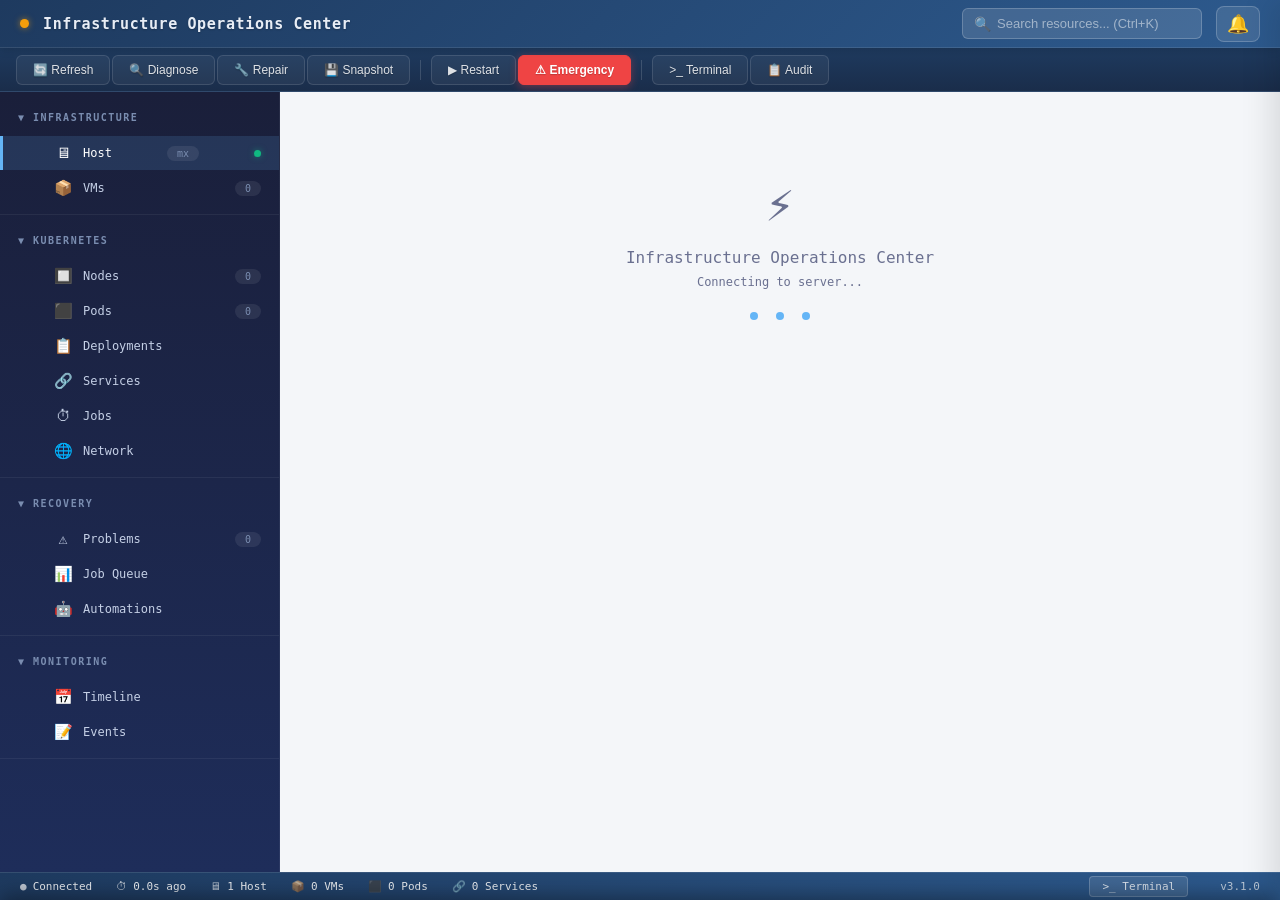
==== commit 31512f98: "update to CSS styling for actions portiond" ====
--- a/web/static/index.html
+++ b/web/static/index.html
@@ -207,41 +207,49 @@
         font-weight: bold;
         border: 2px solid #1e3a5f;
     }
-    
-    /* ============ ACTION BAR ============ */
+   /* ============ ACTION BAR - Sparkling Blue ============ */
     .action-bar {
-        background: var(--actionbar-bg);
+        background: linear-gradient(180deg, #1e3a5f, #1a2d4a);
         height: var(--actionbar-height);
         padding: 0 16px;
         display: flex;
         align-items: center;
         gap: 2px;
-        border-bottom: 1px solid var(--card-border);
+        border-bottom: 1px solid rgba(255,255,255,0.08);
         flex-shrink: 0;
         overflow-x: auto;
+        box-shadow: 0 2px 6px rgba(0,0,0,0.2);
     }
     .action-bar-btn {
         padding: 7px 16px;
-        border: 1px solid transparent;
-        background: transparent;
-        color: var(--text-secondary);
+        border: 1px solid rgba(255,255,255,0.12);
+        background: rgba(255,255,255,0.05);
+        color: rgba(255,255,255,0.85);
         border-radius: 6px;
         cursor: pointer;
         font-size: 12px;
         font-weight: 500;
-        transition: all 0.15s;
+        transition: all 0.2s;
         white-space: nowrap;
+        text-shadow: 0 1px 1px rgba(0,0,0,0.2);
     }
     .action-bar-btn:hover {
-        background: #eef1f7;
-        color: var(--text-primary);
+        background: rgba(255,255,255,0.15);
+        color: #ffffff;
+        border-color: rgba(255,255,255,0.3);
+        box-shadow: 0 0 12px rgba(100, 181, 246, 0.2);
     }
     .action-bar-btn.emergency {
         background: var(--error);
         color: white;
         border-color: var(--error);
         font-weight: 600;
-        box-shadow: 0 2px 4px rgba(239, 68, 68, 0.3);
+        box-shadow: 0 2px 8px rgba(239, 68, 68, 0.4);
+        animation: emergency-pulse 2s infinite;
+    }
+    @keyframes emergency-pulse {
+        0%, 100% { box-shadow: 0 2px 8px rgba(239, 68, 68, 0.4); }
+        50% { box-shadow: 0 2px 16px rgba(239, 68, 68, 0.7); }
     }
     .action-bar-btn.emergency:hover {
         background: #dc2626;
@@ -249,7 +257,7 @@
     .action-bar-separator {
         width: 1px;
         height: 20px;
-        background: var(--card-border);
+        background: rgba(255,255,255,0.15);
         margin: 0 8px;
         flex-shrink: 0;
     }
@@ -884,7 +892,7 @@
         <button class="action-bar-btn" onclick="restartSelected()" title="Restart Selected">▶ Restart</button>
         <button class="action-bar-btn emergency" onclick="emergencyMode()" title="Emergency Mode">⚠ Emergency</button>
         <span class="action-bar-separator"></span>
-        <button class="action-bar-btn" onclick="toggleTerminal()" title="Terminal">>_ Terminal</button>
+        <button class="action-bar-btn" onclick="toggleTerminal()" title="Toggle Terminal (Ctrl+`)">>_ Terminal</button>
         <button class="action-bar-btn" onclick="showAuditLog()" title="Audit Log">📋 Audit</button>
     </div>
     
@@ -2758,8 +2766,8 @@
             }
         }
         
-    // ============================================================
-    // TERMINAL - Fully Working with History & Better UX
+      // ============================================================
+    // TERMINAL - Azure Cloud Shell Style (Slide-up Panel)
     // ============================================================
 
     let terminalHistory = [];
@@ -2769,44 +2777,122 @@
         const output = document.getElementById('terminal-output');
         if (output) {
             output.innerHTML = `
-                <div class="terminal-output info">╔═══════════════════════════════════════════════════╗</div>
-                <div class="terminal-output info">║  Terminal cleared                                 ║</div>
-                <div class="terminal-output info">╚═══════════════════════════════════════════════════╝</div>
-                <div class="terminal-output" style="color:#6a7090;margin-top:4px;">─────────────────────────────────────────────</div>
+                <div class="terminal-output-line" style="color:#8b949e;">$ Terminal cleared — ready for commands</div>
             `;
         }
         terminalHistory = [];
         terminalHistoryIndex = -1;
+        setTimeout(() => {
+            document.getElementById('terminal-input')?.focus();
+        }, 100);
     }
 
-    // Terminal command execution with history
+    function executeTerminalCommand(command) {
+        const output = document.getElementById('terminal-output');
+        const input = document.getElementById('terminal-input');
+        if (!output) return;
+        
+        // Show the command that was typed
+        output.innerHTML += `<div class="terminal-output-line command">❯ ${escapeHtml(command)}</div>`;
+        output.scrollTop = output.scrollHeight;
+        
+        // Disable input briefly while executing
+        if (input) input.disabled = true;
+        
+        // Execute via API
+        fetch('/api/terminal', {
+            method: 'POST',
+            headers: { 'Content-Type': 'application/json' },
+            body: JSON.stringify({ command: command })
+        })
+        .then(response => response.json())
+        .then(data => {
+            if (data.error) {
+                output.innerHTML += `<div class="terminal-output-line error">${escapeHtml(data.error)}</div>`;
+            } else if (data.output) {
+                const lines = data.output.split('\n');
+                const displayLines = lines.slice(0, 100);
+                if (lines.length > 100) {
+                    displayLines.push(`... and ${lines.length - 100} more lines`);
+                }
+                displayLines.forEach(line => {
+                    let cssClass = '';
+                    const lowerLine = line.toLowerCase();
+                    if (lowerLine.includes('error') || lowerLine.includes('fail') || lowerLine.includes('permission denied')) {
+                        cssClass = 'error';
+                    } else if (lowerLine.includes('warning') || lowerLine.includes('warn')) {
+                        cssClass = 'warning';
+                    } else if (lowerLine.includes('success') || lowerLine.includes('ok') || lowerLine.includes('running') || lowerLine.includes('ready')) {
+                        cssClass = 'success';
+                    }
+                    if (line.trim()) {
+                        output.innerHTML += `<div class="terminal-output-line ${cssClass}">${escapeHtml(line)}</div>`;
+                    }
+                });
+                if (data.exit_code !== undefined && data.exit_code !== 0) {
+                    output.innerHTML += `<div class="terminal-output-line warning">Exit code: ${data.exit_code}</div>`;
+                }
+            }
+            output.scrollTop = output.scrollHeight;
+            // Re-enable and focus input
+            if (input) {
+                input.disabled = false;
+                input.focus();
+            }
+        })
+        .catch(error => {
+            output.innerHTML += `<div class="terminal-output-line error">Error: ${escapeHtml(error.message)}</div>`;
+            output.scrollTop = output.scrollHeight;
+            if (input) {
+                input.disabled = false;
+                input.focus();
+            }
+        });
+    }
+
+    function toggleTerminal() {
+        const panel = document.getElementById('terminal-panel');
+        if (!panel) return;
+        
+        const isOpen = panel.classList.contains('open');
+        
+        if (isOpen) {
+            panel.classList.remove('open');
+            const btn = document.querySelector('.terminal-toggle-btn');
+            if (btn) btn.classList.remove('active');
+        } else {
+            panel.classList.add('open');
+            const btn = document.querySelector('.terminal-toggle-btn');
+            if (btn) btn.classList.add('active');
+            // Focus input immediately after slide-up animation
+            setTimeout(() => {
+                const input = document.getElementById('terminal-input');
+                if (input) input.focus();
+            }, 350);
+        }
+    }
+
+    // Terminal input event listeners
     document.addEventListener('DOMContentLoaded', function() {
         const terminalInput = document.getElementById('terminal-input');
-        const terminalContainer = document.getElementById('terminal-container');
         
         if (terminalInput) {
-            // Enter key to execute
             terminalInput.addEventListener('keydown', function(e) {
                 if (e.key === 'Enter') {
                     const command = this.value.trim();
                     if (command) {
-                        // Add to history
                         terminalHistory.push(command);
                         terminalHistoryIndex = terminalHistory.length;
                         executeTerminalCommand(command);
                         this.value = '';
                     }
-                }
-                // Up arrow for history (previous command)
-                else if (e.key === 'ArrowUp') {
+                } else if (e.key === 'ArrowUp') {
                     e.preventDefault();
                     if (terminalHistoryIndex > 0) {
                         terminalHistoryIndex--;
                         this.value = terminalHistory[terminalHistoryIndex] || '';
                     }
-                }
-                // Down arrow for history (next command)
-                else if (e.key === 'ArrowDown') {
+                } else if (e.key === 'ArrowDown') {
                     e.preventDefault();
                     if (terminalHistoryIndex < terminalHistory.length - 1) {
                         terminalHistoryIndex++;
@@ -2819,160 +2905,64 @@
             });
         }
         
-        // Click on terminal container focuses input
-        if (terminalContainer) {
-            terminalContainer.addEventListener('click', function(e) {
-                // Don't steal focus if clicking on output text (for selection)
-                if (e.target.tagName !== 'INPUT') {
-                    terminalInput?.focus();
-                }
-            });
-        }
+        // Ctrl+` to toggle terminal (like VS Code / Azure Cloud Shell)
+        document.addEventListener('keydown', function(e) {
+            if (e.ctrlKey && e.key === '`') {
+                e.preventDefault();
+                toggleTerminal();
+            }
+        });
     });
-
-    function executeTerminalCommand(command) {
-        const output = document.getElementById('terminal-output');
-        if (!output) return;
-        
-        // Add command to output with timestamp
-        const timestamp = new Date().toLocaleTimeString();
-        output.innerHTML += `
-            <div style="display:flex;gap:8px;margin-top:4px;padding:2px 0;border-bottom:1px solid rgba(255,255,255,0.05);">
-                <span style="color:#58a6ff;font-weight:600;">$</span>
-                <span style="color:#e6edf3;">${escapeHtml(command)}</span>
-                <span style="color:#6a7090;font-size:10px;margin-left:auto;">${timestamp}</span>
+        
+    function showAuditLog() {
+        sendCommand('get_audit_log');
+        document.getElementById('content-area').innerHTML = `
+            <div class="panel">
+                <div class="panel-header">Audit Log</div>
+                <div class="panel-body" id="audit-content">
+                    <div style="color:#6a7090;">Loading...</div>
+                </div>
             </div>
         `;
-        
-        // Show spinner while executing
-        const spinnerId = 'spinner-' + Date.now();
-        output.innerHTML += `<div id="${spinnerId}" class="terminal-output info">⏳ Executing...</div>`;
-        output.scrollTop = output.scrollHeight;
-        
-        // Execute command via API
-        fetch('/api/terminal', {
-            method: 'POST',
-            headers: { 'Content-Type': 'application/json' },
-            body: JSON.stringify({ command: command })
-        })
-        .then(response => response.json())
-        .then(data => {
-            // Remove spinner
-            const spinner = document.getElementById(spinnerId);
-            if (spinner) spinner.remove();
-            
-            if (data.error) {
-                output.innerHTML += `<div class="terminal-output error">❌ Error: ${escapeHtml(data.error)}</div>`;
-            } else if (data.output) {
-                const lines = data.output.split('\n');
-                // Only show first 50 lines to prevent flooding
-                const displayLines = lines.slice(0, 50);
-                if (lines.length > 50) {
-                    displayLines.push(`... and ${lines.length - 50} more lines (truncated)`);
-                }
-                displayLines.forEach(line => {
-                    let color = '#8b949e';
-                    let prefix = '';
-                    if (line.toLowerCase().includes('error') || line.toLowerCase().includes('fail')) {
-                        color = '#f85149';
-                        prefix = '❌ ';
-                    } else if (line.toLowerCase().includes('warning') || line.toLowerCase().includes('warn')) {
-                        color = '#d29922';
-                        prefix = '⚠️ ';
-                    } else if (line.toLowerCase().includes('success') || line.toLowerCase().includes('ok') || line.toLowerCase().includes('connected')) {
-                        color = '#3fb950';
-                        prefix = '✅ ';
-                    } else if (line.includes('●') || line.includes('running') || line.includes('up')) {
-                        color = '#58a6ff';
-                    }
-                    if (line.trim()) {
-                        output.innerHTML += `<div class="terminal-output" style="color:${color};">${prefix}${escapeHtml(line)}</div>`;
-                    }
-                });
-                // Show exit code if non-zero
-                if (data.exit_code !== undefined && data.exit_code !== 0) {
-                    output.innerHTML += `<div class="terminal-output warning">⚠️ Exit code: ${data.exit_code}</div>`;
-                }
+    }
+    
+    function restartSelected() {
+        if (state.selectedItems.size === 0) {
+            alert('Select items first by checking the boxes');
+            return;
+        }
+        bulkRestart();
+    }
+    
+    // ============================================================
+    // KEYBOARD SHORTCUTS
+    // ============================================================
+    document.addEventListener('keydown', (e) => {
+        if ((e.ctrlKey || e.metaKey) && e.key === 'k') {
+            e.preventDefault();
+            document.getElementById('global-search').focus();
+        }
+        if (e.key === 'Escape') {
+            closeDrawer();
+            document.getElementById('search-results').classList.remove('show');
+            document.getElementById('alerts-dropdown').classList.remove('show');
+            // Close terminal on Escape too
+            const panel = document.getElementById('terminal-panel');
+            if (panel && panel.classList.contains('open')) {
+                toggleTerminal();
             }
-            // Scroll to bottom
-            const container = document.getElementById('terminal-container');
-            if (container) {
-                container.scrollTop = container.scrollHeight;
-            }
-            output.scrollTop = output.scrollHeight;
-        })
-        .catch(error => {
-            // Remove spinner
-            const spinner = document.getElementById(spinnerId);
-            if (spinner) spinner.remove();
-            output.innerHTML += `<div class="terminal-output error">❌ Error: ${escapeHtml(error.message)}</div>`;
-        });
-    }
-
-    function toggleTerminal() {
-        const container = document.getElementById('terminal-container');
-        if (!container) return;
-        
-        if (container.style.display === 'none') {
-            container.style.display = 'block';
-            const input = document.getElementById('terminal-input');
-            if (input) {
-                setTimeout(() => input.focus(), 100);
-            }
-            // Update button style
-            const btn = document.querySelector('.action-bar-btn[onclick="toggleTerminal()"]');
-            if (btn) btn.style.color = 'var(--primary)';
-        } else {
-            container.style.display = 'none';
-            const btn = document.querySelector('.action-bar-btn[onclick="toggleTerminal()"]');
-            if (btn) btn.style.color = '';
-        }
-    }
-        
-        function showAuditLog() {
-            sendCommand('get_audit_log');
-            document.getElementById('content-area').innerHTML = `
-                <div class="panel">
-                    <div class="panel-header">Audit Log</div>
-                    <div class="panel-body" id="audit-content">
-                        <div style="color:#6a7090;">Loading...</div>
-                    </div>
-                </div>
-            `;
-        }
-        
-        function restartSelected() {
-            if (state.selectedItems.size === 0) {
-                alert('Select items first by checking the boxes');
-                return;
-            }
-            bulkRestart();
-        }
-        
-        // ============================================================
-        // KEYBOARD SHORTCUTS
-        // ============================================================
-        document.addEventListener('keydown', (e) => {
-            if ((e.ctrlKey || e.metaKey) && e.key === 'k') {
-                e.preventDefault();
-                document.getElementById('global-search').focus();
-            }
-            if (e.key === 'Escape') {
-                closeDrawer();
-                document.getElementById('search-results').classList.remove('show');
-                document.getElementById('alerts-dropdown').classList.remove('show');
-            }
-        });
-        
-        // Close search results on outside click
-        document.addEventListener('click', (e) => {
-            if (!e.target.closest('.search-container')) {
-                document.getElementById('search-results').classList.remove('show');
-            }
-            if (!e.target.closest('.alert-bell') && !e.target.closest('.alerts-dropdown')) {
-                document.getElementById('alerts-dropdown').classList.remove('show');
-            }
-        });
+        }
+    });
+    
+    // Close search results on outside click
+    document.addEventListener('click', (e) => {
+        if (!e.target.closest('.search-container')) {
+            document.getElementById('search-results').classList.remove('show');
+        }
+        if (!e.target.closest('.alert-bell') && !e.target.closest('.alerts-dropdown')) {
+            document.getElementById('alerts-dropdown').classList.remove('show');
+        }
+    });
         
         // ============================================================
         // INITIALIZATION
